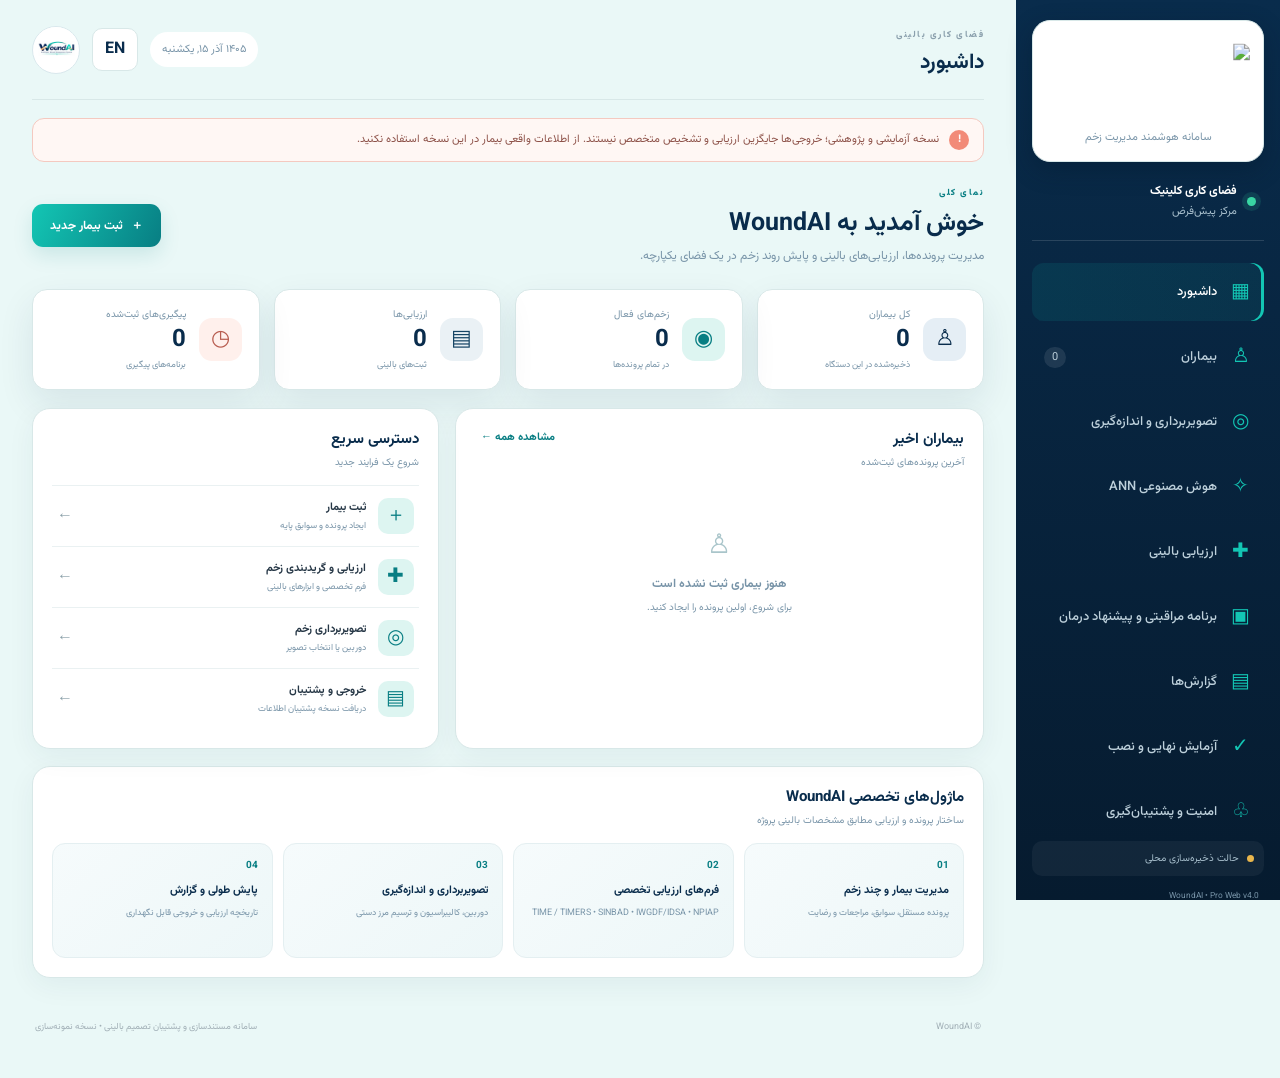
==== index.html @ b12b2d23 "Add files via upload" ====
<!doctype html>
<html lang="fa" dir="rtl">
<head>
<meta charset="utf-8"><meta name="viewport" content="width=device-width,initial-scale=1,viewport-fit=cover">
<meta name="theme-color" content="#092C4C"><meta name="description" content="WoundAI — سامانه هوشمند مستندسازی و مدیریت زخم">
<link rel="manifest" href="manifest.webmanifest"><link rel="icon" href="assets/woundai-logo-square.png" type="image/png"><link rel="apple-touch-icon" href="assets/woundai-logo-square.png"><link rel="stylesheet" href="styles.css">
<title>WoundAI | سامانه مدیریت زخم</title>
</head>
<body>
<div class="app-shell">
  <aside class="sidebar" id="sidebar">
    <div class="brand-card"><img src="assets/woundai-logo-horizontal.png" alt="WoundAI"><span class="brand-sub">سامانه هوشمند مدیریت زخم</span></div>
    <div class="workspace"><span class="workspace-dot"></span><div><b data-i18n="workspace">فضای کاری کلینیک</b><small id="workspaceName">مرکز پیش‌فرض</small></div></div>
    <nav class="nav-list" aria-label="ناوبری اصلی">
      <button class="nav-item active" data-page="dashboard"><span>▦</span><b data-i18n="dashboard">داشبورد</b></button>
      <button class="nav-item" data-page="patients"><span>♙</span><b data-i18n="patients">بیماران</b><em id="patientCount">۰</em></button>
      <button class="nav-item" data-page="imaging"><span>◎</span><b data-i18n="imaging">تصویربرداری و اندازه‌گیری</b></button>
      <button class="nav-item" data-page="ai"><span>✧</span><b>هوش مصنوعی ANN</b></button>
      <button class="nav-item" data-page="clinical"><span>✚</span><b data-i18n="clinical">ارزیابی بالینی</b></button>
      <button class="nav-item" data-page="careplan"><span>▣</span><b>برنامه مراقبتی و پیشنهاد درمان</b></button>
      <button class="nav-item" data-page="reports"><span>▤</span><b data-i18n="reports">گزارش‌ها</b></button>
      <button class="nav-item" data-page="finaltest"><span>✓</span><b>آزمایش نهایی و نصب</b></button>
      <button class="nav-item" data-page="security"><span>♧</span><b data-i18n="security">امنیت و پشتیبان‌گیری</b></button>
    </nav>
    <div class="sidebar-bottom"><div class="local-status"><i></i><span data-i18n="localMode">حالت ذخیره‌سازی محلی</span></div><small>WoundAI • Pro Web v4.0</small></div>
  </aside>
  <main class="main-area">
    <header class="topbar">
      <button class="icon-btn mobile-menu" id="menuBtn" aria-label="منو">☰</button>
      <div class="top-title"><span class="eyebrow" data-i18n="clinicalWorkspace">CLINICAL WORKSPACE</span><h1 id="pageTitle">داشبورد</h1></div>
      <div class="top-actions"><span class="date-chip" id="todayLabel"></span><button class="lang-btn" id="langBtn">EN</button><button class="avatar logo-avatar" title="WoundAI"><img src="assets/woundai-icon-192.png" alt="WoundAI"></button></div>
    </header>
    <div class="safety-banner"><span class="safety-icon">!</span><span data-i18n="safetyNotice">نسخه آزمایشی و پژوهشی؛ خروجی‌ها جایگزین ارزیابی و تشخیص متخصص نیستند. از اطلاعات واقعی بیمار در این نسخه استفاده نکنید.</span></div>
    <section id="page-dashboard" class="page active">
      <div class="welcome-row"><div><p class="eyebrow teal" data-i18n="overview">نمای کلی</p><h2><span data-i18n="welcome">خوش آمدید به</span> <strong>WoundAI</strong></h2><p class="muted" data-i18n="dashboardDesc">مدیریت پرونده‌ها، ارزیابی‌های بالینی و پایش روند زخم در یک فضای یکپارچه.</p></div><button class="primary-btn" id="newPatientBtn">＋ <span data-i18n="newPatient">ثبت بیمار جدید</span></button></div>
      <div class="stats-grid"><article class="stat-card"><span class="stat-icon navy">♙</span><div><small data-i18n="totalPatients">کل بیماران</small><strong id="statPatients">۰</strong><small class="stat-foot" data-i18n="savedOnDevice">ذخیره‌شده در این دستگاه</small></div></article><article class="stat-card"><span class="stat-icon teal-bg">◉</span><div><small data-i18n="activeWounds">زخم‌های فعال</small><strong id="statWounds">۰</strong><small class="stat-foot" data-i18n="acrossRecords">در تمام پرونده‌ها</small></div></article><article class="stat-card"><span class="stat-icon blue-bg">▤</span><div><small data-i18n="assessments">ارزیابی‌ها</small><strong id="statAssessments">۰</strong><small class="stat-foot" data-i18n="clinicalEntries">ثبت‌های بالینی</small></div></article><article class="stat-card"><span class="stat-icon amber-bg">◷</span><div><small data-i18n="followups">پیگیری‌های ثبت‌شده</small><strong id="statFollowups">۰</strong><small class="stat-foot" data-i18n="plannedFollowups">برنامه‌های پیگیری</small></div></article></div>
      <div class="dashboard-grid"><section class="panel"><div class="panel-head"><div><h3 data-i18n="recentPatients">بیماران اخیر</h3><p data-i18n="recentPatientsDesc">آخرین پرونده‌های ثبت‌شده</p></div><button class="text-btn" data-goto="patients" data-i18n="viewAll">مشاهده همه ←</button></div><div id="recentPatients" class="recent-list empty-state"><span class="empty-symbol">♙</span><b data-i18n="noPatients">هنوز بیماری ثبت نشده است</b><small data-i18n="addFirstPatient">برای شروع، اولین پرونده را ایجاد کنید.</small></div></section>
      <section class="panel quick-panel"><div class="panel-head"><div><h3 data-i18n="quickActions">دسترسی سریع</h3><p data-i18n="quickActionsDesc">شروع یک فرایند جدید</p></div></div><button class="quick-action" id="quickPatient"><span>＋</span><div><b data-i18n="registerPatient">ثبت بیمار</b><small data-i18n="createPatientRecord">ایجاد پرونده و سوابق پایه</small></div><i>←</i></button><button class="quick-action" data-goto="clinical"><span>✚</span><div><b>ارزیابی و گریدبندی زخم</b><small>فرم تخصصی و ابزارهای بالینی</small></div><i>←</i></button><button class="quick-action" data-goto="imaging"><span>◎</span><div><b data-i18n="captureWound">تصویربرداری زخم</b><small data-i18n="cameraOrGallery">دوربین یا انتخاب تصویر</small></div><i>←</i></button><button class="quick-action" data-goto="reports"><span>▤</span><div><b data-i18n="exportData">خروجی و پشتیبان</b><small data-i18n="backupRecords">دریافت نسخه پشتیبان اطلاعات</small></div><i>←</i></button></section></div>
      <section class="panel feature-panel"><div class="panel-head"><div><h3 data-i18n="modules">ماژول‌های تخصصی WoundAI</h3><p data-i18n="modulesDesc">ساختار پرونده و ارزیابی مطابق مشخصات بالینی پروژه</p></div></div><div class="module-grid"><div class="module"><b>01</b><strong data-i18n="patientManagement">مدیریت بیمار و چند زخم</strong><small data-i18n="patientManagementDesc">پرونده مستقل، سوابق، مراجعات و رضایت</small></div><div class="module"><b>02</b><strong data-i18n="clinicalForms">فرم‌های ارزیابی تخصصی</strong><small>TIME / TIMERS • SINBAD • IWGDF/IDSA • NPIAP</small></div><div class="module"><b>03</b><strong data-i18n="imageAnalysis">تصویربرداری و اندازه‌گیری</strong><small data-i18n="imageAnalysisDesc">دوربین، کالیبراسیون و ترسیم مرز دستی</small></div><div class="module"><b>04</b><strong data-i18n="longitudinal">پایش طولی و گزارش</strong><small data-i18n="longitudinalDesc">تاریخچه ارزیابی و خروجی قابل نگهداری</small></div></div></section>
    </section>
    <section id="page-patients" class="page"><div class="page-heading"><div><p class="eyebrow teal" data-i18n="records">RECORDS</p><h2 data-i18n="patientDirectory">فهرست بیماران</h2><p class="muted" data-i18n="patientDirectoryDesc">پرونده‌ها را جست‌وجو و مدیریت کنید.</p></div><button class="primary-btn" id="addPatientBtn">＋ <span data-i18n="newPatient">ثبت بیمار جدید</span></button></div><div class="toolbar"><input id="patientSearch" class="search-input" placeholder="جست‌وجو با نام یا کد پرونده…"><select id="patientFilter"><option value="all" data-i18n="allRecords">همه پرونده‌ها</option><option value="active" data-i18n="active">فعال</option><option value="archived" data-i18n="archived">بایگانی‌شده</option></select></div><div id="patientList" class="patient-grid"></div></section>
    <section id="page-clinical" class="page"><div class="clinical-scope-note"><b>ارزیابی بالینی و طبقه‌بندی</b><span>اطلاعات را بر اساس معاینه و مستندات ثبت کنید. سامانه بر اساس داده‌های ثبت‌شده، پیشنهادهای مشروط و ارجاع‌دار تولید می‌کند؛ این پیشنهادها نسخه یا تشخیص خودکار نیستند و بازبینی متخصص الزامی است.</span></div><div class="page-heading"><div><p class="eyebrow teal">CLINICAL ASSESSMENT</p><h2 data-i18n="clinicalTitle">ارزیابی بالینی زخم</h2><p class="muted" data-i18n="clinicalDesc">اطلاعات مشاهده‌شده و گزارش‌شده را جداگانه ثبت کنید؛ طبقه‌بندی فقط با داده کافی انجام می‌شود.</p></div></div>
      <section class="panel"><div class="form-grid"><div class="field"><label data-i18n="patientWound">بیمار / زخم</label><select id="assessmentWound"></select></div><div class="field"><label data-i18n="assessor">نام ارزیاب</label><input id="assessorName" placeholder="نام یا شناسه حرفه‌ای"></div><div class="field"><label data-i18n="etiology">اتیولوژی زخم</label><select id="aEtiology"><option value="diabetic">زخم پای دیابتی</option><option value="pressure">زخم فشاری</option><option value="venous">زخم وریدی</option><option value="arterial">زخم شریانی</option><option value="surgical">جراحی</option><option value="traumatic">تروماتیک</option><option value="burn">سوختگی</option><option value="mixed">مختلط</option><option value="unknown">نامشخص</option></select></div><div class="field"><label data-i18n="pain">درد (۰ تا ۱۰)</label><input id="aPain" type="number" min="0" max="10"></div><div class="field"><label data-i18n="temperature">دما (°C)</label><input id="aTemp" type="number" step="0.1"></div><div class="field"><label data-i18n="heartRate">ضربان قلب (در دقیقه)</label><input id="aHR" type="number"></div><div class="field"><label>فشار خون (mmHg)</label><input id="aBP" placeholder="مثلاً 120/80"></div><div class="field"><label>تعداد تنفس (در دقیقه)</label><input id="aRR" type="number" min="0"></div><div class="field"><label>اشباع اکسیژن (٪)</label><input id="aSpO2" type="number" min="0" max="100"></div><div class="field"><label data-i18n="length">طول (cm)</label><input id="aLength" type="number" min="0" step="0.1"></div><div class="field"><label data-i18n="width">عرض (cm)</label><input id="aWidth" type="number" min="0" step="0.1"></div><div class="field"><label data-i18n="depth">عمق (mm) — روش بالینی</label><input id="aDepth" type="number" min="0" step="0.1"></div><div class="field"><label data-i18n="depthMethod">روش ثبت عمق</label><select id="aDepthMethod"><option value="probe">پروب/خط‌کش استریل توسط فرد مجاز</option><option value="visual">ارزیابی بالینی دیداری</option><option value="unknown">نامشخص</option></select></div>
      <div class="field"><label data-i18n="exudate">مقدار ترشح</label><select id="aExudate"><option value="none">بدون</option><option value="low">کم</option><option value="moderate">متوسط</option><option value="high">زیاد</option><option value="unknown">نامشخص</option></select></div><div class="field"><label data-i18n="exudateType">نوع ترشح</label><select id="aExudateType"><option>سروزی</option><option>خونی</option><option>چرکی</option><option>مختلط</option><option>نامشخص</option></select></div>
      <div class="field span-2"><label data-i18n="tissuePercent">درصد اجزای بستر زخم (جمع حداکثر ۱۰۰٪)</label><div class="form-grid"><input id="tGran" type="number" min="0" max="100" placeholder="گرانولاسیون %"><input id="tSlough" type="number" min="0" max="100" placeholder="اسلاف %"><input id="tNecrosis" type="number" min="0" max="100" placeholder="نکروز %"><input id="tEpi" type="number" min="0" max="100" placeholder="اپی‌تلیال %"></div><small id="tissueTotal" class="micro-note">مجموع: ۰٪</small></div>
      <div class="field span-2"><label data-i18n="localSigns">نشانه‌های موضعی عفونت / التهاب</label><div class="check-grid"><label><input type="checkbox" id="sRed"> اریتم</label><label><input type="checkbox" id="sWarm"> گرمی</label><label><input type="checkbox" id="sSwelling"> تورم / سفتی</label><label><input type="checkbox" id="sPain"> درد جدید یا فزاینده</label><label><input type="checkbox" id="sPus"> ترشح چرکی</label><label><input type="checkbox" id="sOdor"> بوی نامطبوع</label></div></div>
      <div class="field"><label data-i18n="infectionSeverity">شدت عفونت (ارزیابی بالینی)</label><select id="aInfection"><option value="unknown">قابل تعیین نیست</option><option value="uninfected">غیرعفونی</option><option value="mild">خفیف</option><option value="moderate">متوسط</option><option value="severe">شدید</option></select></div><div class="field"><label data-i18n="npiapStage">مرحله آسیب فشاری (در صورت کاربرد)</label><select id="aNpiap"><option value="na">کاربرد ندارد / نامشخص</option><option>Stage 1</option><option>Stage 2</option><option>Stage 3</option><option>Stage 4</option><option>Unstageable</option><option>Deep Tissue Pressure Injury</option></select></div><div class="field"><label>Wagner — گرید زخم پای دیابتی</label><select id="aWagner"><option value="">انتخاب نشده</option><option value="0">۰</option><option value="1">۱</option><option value="2">۲</option><option value="3">۳</option><option value="4">۴</option><option value="5">۵</option></select></div><div class="field"><label>University of Texas — Grade</label><select id="aUTGrade"><option value="">انتخاب نشده</option><option>0</option><option>1</option><option>2</option><option>3</option></select></div><div class="field"><label>University of Texas — Stage</label><select id="aUTStage"><option value="">انتخاب نشده</option><option value="A">A — بدون عفونت/ایسکمی</option><option value="B">B — عفونت</option><option value="C">C — ایسکمی</option><option value="D">D — عفونت و ایسکمی</option></select></div><div class="field"><label>WIfI — Wound grade</label><select id="wWound"><option value="">انتخاب نشده</option><option>0</option><option>1</option><option>2</option><option>3</option></select></div><div class="field"><label>WIfI — Ischemia grade</label><select id="wIschemia"><option value="">انتخاب نشده</option><option>0</option><option>1</option><option>2</option><option>3</option></select></div><div class="field"><label>WIfI — Foot Infection grade</label><select id="wInfection"><option value="">انتخاب نشده</option><option>0</option><option>1</option><option>2</option><option>3</option></select></div>
      <div class="field span-2 guideline-inputs">
 <div class="guideline-input-heading"><span class="eyebrow teal">GUIDELINE-DRIVEN DATA</span><b>اطلاعات تکمیلی برای پیشنهادهای مبتنی بر راهنما</b><small>هر مورد را فقط در صورت اندازه‌گیری یا ارزیابی معتبر ثبت کنید؛ خانه خالی به معنی طبیعی بودن نیست.</small></div>
 <div class="form-grid">
  <div class="field"><label for="aABI">ABI / شاخص مچ پا-بازو</label><input id="aABI" type="number" min="0" max="2.5" step="0.01" placeholder="مثلاً 0.95"></div>
  <div class="field"><label for="aTBI">TBI / شاخص انگشت پا-بازو</label><input id="aTBI" type="number" min="0" max="2.5" step="0.01" placeholder="در صورت اندازه‌گیری"></div>
  <div class="field"><label for="aPedalPulse">نبض‌های پا</label><select id="aPedalPulse"><option value="">ثبت نشده</option><option value="present">قابل لمس</option><option value="reduced">ضعیف</option><option value="absent">غایب</option><option value="doppler-only">فقط با داپلر</option></select></div>
  <div class="field"><label for="aNeuropathy">حس محافظتی / نوروپاتی</label><select id="aNeuropathy"><option value="">ثبت نشده</option><option value="intact">حس محافظتی حفظ شده</option><option value="impaired">کاهش‌یافته / مختل</option><option value="unknown">قابل ارزیابی نیست</option></select></div>
  <div class="field"><label for="aPlantar">محل زخم کف پایی</label><select id="aPlantar"><option value="">ثبت نشده</option><option value="plantar-forefoot">کف پا؛ جلوی پا</option><option value="plantar-midfoot">کف پا؛ میانه پا</option><option value="plantar-hindfoot">کف پا؛ پاشنه</option><option value="non-plantar">غیرکف‌پایی</option></select></div>
  <div class="field"><label for="aOffloading">وضعیت کاهش فشار</label><select id="aOffloading"><option value="">ثبت نشده</option><option value="non-removable-knee">وسیله غیرقابل‌برداشت زیر زانو</option><option value="removable-knee">وسیله قابل‌برداشت زیر زانو</option><option value="ankle-device">وسیله مچ پا</option><option value="therapeutic-footwear">کفش درمانی / کفی</option><option value="none">هیچ مداخله‌ای ثبت نشده</option></select></div>
  <div class="field"><label for="aPressureRisk">خطر آسیب فشاری</label><select id="aPressureRisk"><option value="">ثبت نشده</option><option value="low">کم</option><option value="moderate">متوسط</option><option value="high">زیاد</option></select></div>
  <div class="field"><label for="aMobility">تحرک بیمار</label><select id="aMobility"><option value="">ثبت نشده</option><option value="independent">مستقل</option><option value="limited">محدود</option><option value="bedbound">وابسته به تخت</option><option value="chairbound">وابسته به صندلی</option></select></div>
  <div class="field"><label for="aNutrition">وضعیت تغذیه</label><select id="aNutrition"><option value="">ثبت نشده</option><option value="adequate">مناسب طبق ارزیابی</option><option value="risk">در معرض سوءتغذیه</option><option value="malnutrition">سوءتغذیه تشخیص‌داده‌شده</option></select></div>
 </div>
</div>
<div class="field span-2"><label data-i18n="timeFramework">چارچوب TIME / TIMERS — یادداشت ساختاریافته</label><div class="form-grid"><textarea id="timeT" placeholder="Tissue — بافت"></textarea><textarea id="timeI" placeholder="Infection / Inflammation — عفونت / التهاب"></textarea><textarea id="timeM" placeholder="Moisture — رطوبت"></textarea><textarea id="timeE" placeholder="Edge — لبه"></textarea></div></div>
      <div class="field"><label>Probe-to-bone (در صورت انجام)</label><select id="aPTB"><option value="">ثبت نشده</option><option value="negative">منفی</option><option value="positive">مثبت</option><option value="not-done">انجام نشده</option></select></div><div class="field"><label>آزمایش‌های مرتبط (خلاصه)</label><input id="aLabs" placeholder="CBC, CRP, ESR, HbA1c ..."></div><div class="field span-2"><label>کشت / میکروبیولوژی (نوع نمونه و نتیجه ثبت‌شده)</label><textarea id="aCulture" rows="2"></textarea></div><div class="field span-2"><label>مداخلات / پانسمان / offloading / دبریدمان انجام‌شده</label><textarea id="aTreatment" rows="2"></textarea></div><div class="field span-2"><label data-i18n="clinicalNotes">یادداشت ارزیاب / آزمایش‌ها / درمان‌های انجام‌شده</label><textarea id="aNotes" rows="3"></textarea></div><div class="field"><label data-i18n="followupDate">تاریخ پیگیری پیشنهادی</label><input id="aFollowup" type="date"></div><div class="field"><label data-i18n="sinbadSite">SINBAD — محل (Site)</label><select id="sinSite"><option value="">انتخاب نشده</option><option value="0">Forefoot</option><option value="1">Midfoot / hindfoot</option></select></div><div class="field"><label>SINBAD — Ischaemia</label><select id="sinIsch"><option value="">انتخاب نشده</option><option value="0">No</option><option value="1">Yes</option></select></div><div class="field"><label>SINBAD — Neuropathy</label><select id="sinNeuro"><option value="">انتخاب نشده</option><option value="0">No</option><option value="1">Yes</option></select></div><div class="field"><label>SINBAD — Bacterial infection</label><select id="sinInfect"><option value="">انتخاب نشده</option><option value="0">No</option><option value="1">Yes</option></select></div><div class="field"><label>SINBAD — Area</label><select id="sinArea"><option value="">انتخاب نشده</option><option value="0">کمتر از ۱ cm²</option><option value="1">۱ cm² یا بیشتر</option></select></div><div class="field"><label>SINBAD — Depth</label><select id="sinDepth"><option value="">انتخاب نشده</option><option value="0">سطحی</option><option value="1">عمقی</option></select></div></div>
      <div class="classification-result" id="sinbadResult">SINBAD: قابل محاسبه نیست — همه مؤلفه‌های ضروری را تکمیل کنید.</div><div class="field span-2"><label>ابزارهای تکمیلی ارزیابی (ثبت داده خام؛ امتیازدهی نهایی نیازمند نسخه و تأیید مرکز)</label><div class="classification-result">PUSH: ثبت روند ترمیم؛ BWAT: ارزیابی ساختاریافته بستر و اطراف زخم؛ IWGDF/IDSA: شدت عفونت بر پایه معاینه بالینی. محاسبه خودکار تا زمان تأیید نسخه رسمی/مجوز فعال نیست.</div></div><div class="field"><label>PUSH — مساحت زخم (طبقه‌بندی خام)</label><select id="pushArea"><option value="">ثبت نشده</option><option value="0">۰ cm² (بسته)</option><option value="1">کمتر از ۰٫۳ cm²</option><option value="2">۰٫۳ تا ۰٫۶ cm²</option><option value="3">۰٫۷ تا ۱٫۰ cm²</option><option value="4">۱٫۱ تا ۲٫۰ cm²</option><option value="5">۲٫۱ تا ۳٫۰ cm²</option><option value="6">۳٫۱ تا ۴٫۰ cm²</option><option value="7">۴٫۱ تا ۸٫۰ cm²</option><option value="8">۸٫۱ تا ۱۲٫۰ cm²</option><option value="9">۱۲٫۱ تا ۲۴٫۰ cm²</option><option value="10">بیشتر از ۲۴ cm²</option></select></div><div class="field"><label>PUSH — مقدار ترشح (خام)</label><select id="pushExudate"><option value="">ثبت نشده</option><option>بدون</option><option>کم</option><option>متوسط</option><option>زیاد</option></select></div><div class="field"><label>PUSH — نوع بافت (خام)</label><select id="pushTissue"><option value="">ثبت نشده</option><option>بسته</option><option>اپی‌تلیال</option><option>گرانوله</option><option>اسلاف</option><option>نکروتیک</option></select></div><div class="field span-2"><label>BWAT — مشاهدات ساختاریافته (۱ تا ۵؛ بدون محاسبه نمره کل در این نسخه)</label><div class="form-grid"><div class="field"><label>اندازه</label><select id="bwat1"><option value="">ثبت نشده</option><option value="1">۱</option><option value="2">۲</option><option value="3">۳</option><option value="4">۴</option><option value="5">۵</option></select></div><div class="field"><label>عمق</label><select id="bwat2"><option value="">ثبت نشده</option><option value="1">۱</option><option value="2">۲</option><option value="3">۳</option><option value="4">۴</option><option value="5">۵</option></select></div><div class="field"><label>لبه‌ها</label><select id="bwat3"><option value="">ثبت نشده</option><option value="1">۱</option><option value="2">۲</option><option value="3">۳</option><option value="4">۴</option><option value="5">۵</option></select></div><div class="field"><label>جداشدگی</label><select id="bwat4"><option value="">ثبت نشده</option><option value="1">۱</option><option value="2">۲</option><option value="3">۳</option><option value="4">۴</option><option value="5">۵</option></select></div><div class="field"><label>نوع بافت نکروتیک</label><select id="bwat5"><option value="">ثبت نشده</option><option value="1">۱</option><option value="2">۲</option><option value="3">۳</option><option value="4">۴</option><option value="5">۵</option></select></div><div class="field"><label>مقدار بافت نکروتیک</label><select id="bwat6"><option value="">ثبت نشده</option><option value="1">۱</option><option value="2">۲</option><option value="3">۳</option><option value="4">۴</option><option value="5">۵</option></select></div><div class="field"><label>نوع ترشح</label><select id="bwat7"><option value="">ثبت نشده</option><option value="1">۱</option><option value="2">۲</option><option value="3">۳</option><option value="4">۴</option><option value="5">۵</option></select></div><div class="field"><label>مقدار ترشح</label><select id="bwat8"><option value="">ثبت نشده</option><option value="1">۱</option><option value="2">۲</option><option value="3">۳</option><option value="4">۴</option><option value="5">۵</option></select></div><div class="field"><label>رنگ پوست اطراف</label><select id="bwat9"><option value="">ثبت نشده</option><option value="1">۱</option><option value="2">۲</option><option value="3">۳</option><option value="4">۴</option><option value="5">۵</option></select></div><div class="field"><label>ادم محیطی</label><select id="bwat10"><option value="">ثبت نشده</option><option value="1">۱</option><option value="2">۲</option><option value="3">۳</option><option value="4">۴</option><option value="5">۵</option></select></div><div class="field"><label>سفتی بافت محیطی</label><select id="bwat11"><option value="">ثبت نشده</option><option value="1">۱</option><option value="2">۲</option><option value="3">۳</option><option value="4">۴</option><option value="5">۵</option></select></div><div class="field"><label>بافت گرانولاسیون</label><select id="bwat12"><option value="">ثبت نشده</option><option value="1">۱</option><option value="2">۲</option><option value="3">۳</option><option value="4">۴</option><option value="5">۵</option></select></div><div class="field"><label>اپی‌تلیالیزاسیون</label><select id="bwat13"><option value="">ثبت نشده</option><option value="1">۱</option><option value="2">۲</option><option value="3">۳</option><option value="4">۴</option><option value="5">۵</option></select></div></div></div><section class="clinical-output panel" id="clinicalDecisionPanel">
      <div class="panel-head"><div><h3>نتایج محاسبه و پیشنهاد پلن مراقبت</h3><p class="muted">فقط بر اساس داده‌های واردشده؛ نیازمند بازبینی و تأیید متخصص</p></div><span class="pill amber">Clinical decision support</span></div>
      <div class="decision-actions"><button class="secondary-btn" type="button" id="calculateScores">محاسبه امتیازهای قابل محاسبه</button><button class="primary-btn" type="button" id="generateCarePlan">ساخت پیش‌نویس پلن مراقبت</button></div>
      <p id="measurementLinkStatus" class="micro-note">با انتخاب زخم، آخرین اندازه‌گیری تصویری همان زخم به فرم ارزیابی منتقل می‌شود.</p><p id="annLinkStatus" class="micro-note">ویژگی‌های موجود ارزیابی بالینی هنگام ورود به صفحه ANN به فرم پژوهشی منتقل می‌شوند؛ داده‌های ناقص باید تکمیل شوند.</p><div id="computedScores" class="computed-scores"><p class="micro-note">نتایج پس از تکمیل داده‌های لازم نمایش داده می‌شوند.</p></div>
      <section class="clinical-seven" aria-label="هفت محور ارزیابی تخصصی">
       <h3>هفت محور ارزیابی تخصصی زخم</h3>
       <p class="micro-note">خروجی‌ها بر اساس داده‌های ثبت‌شده تولید می‌شوند؛ گرید نهایی و انتخاب پانسمان باید توسط درمانگر تأیید شود.</p>
       <div id="clinicalSevenOutput" class="clinical-seven-grid"><p class="micro-note">برای مشاهده طبقه‌بندی، خطرها و پیشنهادهای مراقبتی، «ساخت پیش‌نویس پلن مراقبت» را انتخاب کنید.</p></div>
      </section>
      <div id="carePlanOutput" class="care-plan-output" aria-live="polite"><p class="micro-note">پلن مراقبت هنوز تولید نشده است.</p></div>
      <p class="micro-note">این بخش تشخیص پزشکی مستقل یا نسخه درمانی صادر نمی‌کند. انتخاب دبریدمان، پانسمان، آنتی‌بیوتیک، offloading و فواصل پیگیری باید بر اساس ارزیابی حضوری، راهنمای معتبر و تصمیم درمانگر انجام شود.</p>
    </section>
    <div class="modal-actions"><button class="primary-btn" id="saveClinical">ذخیره ارزیابی بالینی</button></div></section>
    </section>
    <section id="page-ai" class="page"><div class="page-heading"><div><p class="eyebrow teal">AI RESEARCH LAB</p><h2>مدل شبکه عصبی ANN</h2><p class="muted">تحلیل داده‌های ساختاریافته زخم؛ مدل فقط پس از آموزش با داده برچسب‌خورده فعال می‌شود.</p></div></div>
<div class="ai-safety panel"><b>محدودیت علمی و ایمنی</b><p>این نسخه یک محیط پژوهشی برای آموزش و ارزیابی ANN است، نه ابزار تشخیص یا تصمیم درمانی. بدون مجموعه‌داده معتبر و برچسب‌گذاری متخصص، خروجی پیش‌بینی تولید نمی‌شود.</p></div>
<div class="ai-layout">
<section class="panel"><div class="panel-head"><div><h3>۱. آموزش مدل</h3><p class="muted">بارگذاری CSV ناشناس و دارای برچسب تأییدشده</p></div></div>
<p>فایل باید حداقل ۲۰ نمونه داشته باشد و شامل ستون‌های زیر باشد:</p><code class="feature-schema">area_cm2, depth_mm, pain_0_10, exudate_0_3, tissue_granulation_pct, tissue_slough_pct, infection_signs_0_5, days_since_onset, label</code>
<div class="field"><label for="annDataset">مجموعه‌داده CSV</label><input id="annDataset" type="file" accept=".csv,text/csv"></div>
<div class="ai-actions"><button class="primary-btn" id="trainAnnBtn">آموزش ANN</button><button class="secondary-btn" id="downloadAnnTemplate">دانلود قالب CSV</button></div>
<div id="annTrainingStatus" class="ai-status">مدل هنوز آموزش داده نشده است.</div><div id="annMetrics" class="ann-metrics"></div>
</section>
<section class="panel"><div class="panel-head"><div><h3>۲. تحلیل داده‌های زخم</h3><p class="muted">پس از آموزش موفق مدل، ورودی نمونه را تکمیل کنید.</p></div></div>
<button class="secondary-btn full" id="fillAnnFromClinical" type="button">دریافت داده‌های فرم ارزیابی بالینی</button><div class="ann-input-grid">
<div class="field"><label for="annArea">مساحت (cm²)</label><input id="annArea" type="number" min="0" step=".01"></div>
<div class="field"><label for="annDepth">عمق (mm)</label><input id="annDepth" type="number" min="0" step=".1"></div>
<div class="field"><label for="annPain">درد (۰ تا ۱۰)</label><input id="annPain" type="number" min="0" max="10" step="1"></div>
<div class="field"><label for="annExudate">ترشح (۰ تا ۳)</label><input id="annExudate" type="number" min="0" max="3" step="1"></div>
<div class="field"><label for="annGranulation">بافت گرانوله (٪)</label><input id="annGranulation" type="number" min="0" max="100"></div>
<div class="field"><label for="annSlough">بافت اسلاف (٪)</label><input id="annSlough" type="number" min="0" max="100"></div>
<div class="field"><label for="annInfection">نشانه‌های عفونت (۰ تا ۵)</label><input id="annInfection" type="number" min="0" max="5"></div>
<div class="field"><label for="annDays">روز از شروع زخم</label><input id="annDays" type="number" min="0"></div>
</div><button class="primary-btn full" id="runAnnBtn" disabled>اجرای تحلیل ANN</button><div id="annPrediction" class="ai-prediction">برای فعال‌شدن تحلیل، ابتدا مدل را با داده‌های معتبر آموزش دهید.</div>
</section></div></section>
<section id="page-imaging" class="page"><div class="page-heading"><div><p class="eyebrow teal">IMAGE LAB</p><h2 data-i18n="imagingTitle">تصویربرداری و اندازه‌گیری زخم</h2><p class="muted" data-i18n="imagingDesc">تصویر را ثبت کنید، مقیاس را کالیبره و مرز را دستی ترسیم کنید.</p></div></div><div class="imaging-layout"><section class="panel"><div class="panel-head"><div><h3 data-i18n="imageSource">منبع تصویر</h3><p data-i18n="cameraSecure">برای دوربین، سایت باید با HTTPS باز شده باشد.</p></div><span class="pill">CAMERA</span></div><div class="photo-guide"><b data-i18n="photoGuideTitle">راهنمای عکس استاندارد</b><ol><li data-i18n="photoGuide1">نور یکنواخت؛ بدون فلاش مستقیم و سایه شدید.</li><li data-i18n="photoGuide2">دوربین عمود بر سطح زخم و تمام لبه‌ها داخل کادر باشد.</li><li data-i18n="photoGuide3">خط‌کش یا کارت مقیاس را هم‌سطح پوست و کنار زخم قرار دهید.</li><li data-i18n="photoGuide4">برای مقایسه‌های بعدی، فاصله و زاویه دوربین را ثابت نگه دارید.</li></ol></div><div class="image-record-link panel-soft"><div class="field"><label for="imagePatientSelect">اتصال تصویر به بیمار</label><select id="imagePatientSelect"><option value="">ابتدا بیمار را انتخاب کنید</option></select></div><div class="field"><label for="imageWoundSelect">اتصال تصویر به زخم</label><select id="imageWoundSelect" disabled><option value="">ابتدا بیمار را انتخاب کنید</option></select></div><div class="field"><label for="imageViewType">نوع تصویر</label><select id="imageViewType"><option value="baseline">تصویر پایه</option><option value="followup">تصویر پیگیری</option><option value="detail">نمای نزدیک</option><option value="other">سایر</option></select></div><div class="field"><label for="imageNote">یادداشت تصویربرداری</label><textarea id="imageNote" rows="2" maxlength="500" placeholder="مثلاً وضعیت نور، زاویه، تغییرات قابل مشاهده"></textarea></div></div><div class="camera-actions"><button class="primary-btn" id="startCamera">◎ <span data-i18n="openCamera">باز کردن دوربین</span></button><label class="secondary-btn upload-label">↥ <span data-i18n="chooseImage">انتخاب از گالری</span><input type="file" id="imageUpload" accept="image/*" hidden></label><button class="secondary-btn" id="switchCamera" disabled data-i18n="switchCamera">تعویض دوربین</button><button class="secondary-btn" id="capturePhoto" disabled data-i18n="capturePhoto">ثبت عکس</button></div><div class="scale-near-photo"><b>① مقیاس زخم / Wound scale</b><div class="scale-controls"><div class="field"><label data-i18n="calibrationLength">طول مرجع (سانتی‌متر)</label><input id="referenceCm" type="number" min="0.1" step="0.1" placeholder="مثلاً ۲"></div><div class="field"><label data-i18n="calibrationPixels">طول همان خط روی تصویر (پیکسل)</label><input id="referencePx" type="number" min="1" step="1" placeholder="مثلاً ۱۲۰"></div><button class="secondary-btn full" id="selectScaleLine" disabled data-i18n="selectScaleLine">تعیین خط مقیاس روی تصویر</button><p class="micro-note" data-i18n="scaleLineHelp">پس از انتخاب، دو نقطه ابتدا و انتهای خط‌کش را روی تصویر لمس کنید؛ طول واقعی را به سانتی‌متر وارد کنید.</p><button class="secondary-btn full" id="calibrateBtn" data-i18n="calibrate">ثبت کالیبراسیون</button><div class="calibration-note" id="calibrationStatus" data-i18n="calibrationNeeded">برای محاسبه سانتی‌متر مربع، کالیبراسیون معتبر لازم است.</div></div></div><div class="camera-stage" id="cameraStage"><div class="camera-placeholder"><span>◎</span><b data-i18n="cameraPlaceholder">پیش‌نمایش تصویر زخم</b><small data-i18n="cameraHelp">دوربین را باز کنید یا یک تصویر انتخاب کنید.</small></div><video id="cameraVideo" autoplay playsinline hidden></video><img id="woundImage" alt="Wound image" hidden><canvas id="drawCanvas" hidden></canvas></div><div class="boundary-near-photo"><b>② حاشیه زخم / Wound boundary</b><div class="trace-toolbar" aria-label="ابزارهای ترسیم">
        <button class="trace-tool active" id="traceAddMode" type="button">＋ افزودن نقاط</button>
        <button class="trace-tool" id="traceEditMode" type="button">✥ اصلاح نقاط</button>
        <button class="trace-tool" id="finishTrace" type="button">✓ بستن حاشیه</button>
      </div>
      <p class="trace-help" id="traceHelp">برای تعیین حاشیه، روی لبه زخم نقطه بگذارید. برای اصلاح، «اصلاح نقاط» را انتخاب و نقطه را جابه‌جا کنید؛ سپس «بستن حاشیه» را بزنید.</p><div class="measure-actions"><button class="secondary-btn" id="undoPoint" disabled data-i18n="undo">بازگشت نقطه</button><button class="secondary-btn" id="clearPoints" disabled data-i18n="clearDrawing">پاک‌کردن ترسیم</button></div><div class="measurement-grid-tools"><label class="grid-toggle"><input type="checkbox" id="measurementGridToggle"> نمایش شبکه‌بندی روی تصویر</label><label class="grid-step-label" for="measurementGridStep">فاصله خطوط شبکه</label><select id="measurementGridStep"><option value="25">ریز</option><option value="50" selected>متوسط</option><option value="100">درشت</option></select></div><div class="measure-dimensions"><div><small>طول تقریبی</small><strong id="lengthResult">— cm</strong></div><div><small>عرض تقریبی</small><strong id="widthResult">— cm</strong></div><div><small>مساحت</small><strong id="areaResult">— cm²</strong></div></div><div class="measurement-comparison" id="measurementComparison">برای مقایسه، ارزیابی قبلی همین زخم را ثبت کنید.</div><div class="measure-result" hidden><small data-i18n="manualArea">مساحت ترسیم‌شده</small><strong id="legacyAreaResult">— cm²</strong><small id="polygonStatus" data-i18n="drawHint">برای ترسیم، روی تصویر چند نقطه بزنید.</small></div><button class="primary-btn full" id="saveImageRecord" disabled data-i18n="saveImageAssessment">ذخیره ارزیابی تصویر</button><section class="saved-image-history panel-soft"><div class="panel-head"><div><h3>تاریخچه تصاویر این زخم</h3><p class="muted">تصاویر ثبت‌شده و تاریخ هر مراجعه</p></div><span id="imageHistoryCount" class="pill">۰</span></div><div id="imageHistoryList" class="image-history-list"><p class="muted">برای مشاهده تاریخچه، بیمار و زخم را انتخاب کنید.</p></div></section><p class="micro-note" data-i18n="depthWarning">عمق زخم از عکس دوبعدی محاسبه نمی‌شود؛ آن را با روش بالینی جداگانه ثبت کنید.</p>
      </div><div class="camera-foot"><span id="cameraStatus" data-i18n="cameraIdle">دوربین هنوز فعال نشده است.</span><button class="danger-text" id="stopCamera" disabled data-i18n="stopCamera">توقف دوربین</button></div></section>
      <section class="panel tools-panel"><div class="panel-head"><div><h3 data-i18n="measurementTools">ابزارهای اندازه‌گیری</h3><p data-i18n="manualOnly">ترسیم دستی؛ تأیید نهایی با ارزیاب</p></div></div>
<div class="segmentation-assist">
 <span class="eyebrow teal">EXPERIMENTAL IMAGE PROCESSING</span>
 <h3>مرزبندی کمکی با پردازش تصویر</h3>
 <p>روی داخل بستر زخم لمس کنید تا ناحیه‌ای با رنگ مشابه به‌صورت آزمایشی جدا شود. نتیجه فقط یک پیشنهاد تصویری است و باید با مشاهده بالینی اصلاح و تأیید شود.</p>
 <div class="field"><label for="segmentationThreshold">حساسیت تشابه رنگ <output id="segmentationThresholdValue">۵۵</output></label><input id="segmentationThreshold" type="range" min="20" max="110" step="5" value="55"></div>
 <div class="segmentation-actions"><button class="secondary-btn full" id="startSegmentationSeed" type="button" disabled>انتخاب نقطه داخل زخم</button><button class="secondary-btn" id="clearSegmentation" type="button" disabled>پاک‌کردن پیشنهاد</button></div>
 <div id="segmentationStatus" class="segmentation-status" aria-live="polite">ابتدا عکس را انتخاب کنید. برای محاسبه مساحت، کالیبراسیون مقیاس نیز لازم است.</div>
 <p class="micro-note">این روش پژوهشی مبتنی بر رشد ناحیه و تشابه رنگ است؛ در نور، رنگ پوست، ترشح، پانسمان و زخم‌های ناهمگون ممکن است خطا کند. خروجی تشخیص پزشکی یا مدل CNN آموزش‌دیده نیست.</p>
</div></section></div><section class="panel image-disclaimer ai-architecture-panel">
<div class="panel-head"><div><b data-i18n="aiStatusTitle">معماری هوش مصنوعی WoundAI</b><p class="muted">سه مسیر الگوریتمی مورد توافق در پژوهش اولیه: ANN، CNN و SVM</p></div><span class="pill amber">Research / model integration pending</span></div>
<div class="ai-model-grid">
<article class="ai-model-card ann"><span class="ai-model-mark">ANN</span><h3>شبکه عصبی مصنوعی</h3><b>تحلیل داده‌های بالینی و پیش‌بینی روند</b><p>ورودی‌های ساختاریافته مانند ابعاد و تغییر مساحت در مراجعات، امتیازهای معتبر، علائم، پرفیوژن، بیماری‌های همراه و مداخلات ثبت‌شده.</p><small>خروجی هدف: برآورد روند ترمیم/ریسک و پشتیبانی تصمیم؛ پس از آموزش و اعتبارسنجی.</small></article>
<article class="ai-model-card cnn"><span class="ai-model-mark">CNN</span><h3>شبکه عصبی کانولوشنی</h3><b>تحلیل تصویر زخم</b><p>قطعه‌بندی مرز زخم و طبقه‌بندی نواحی تصویر برای بافت‌هایی مانند گرانولاسیون، اسلاف و نکروز؛ با کنترل کیفیت تصویر و مقیاس.</p><small>خروجی هدف: ماسک مرز و نقشه بافت، همراه confidence و امکان اصلاح دستی.</small></article>
<article class="ai-model-card svm"><span class="ai-model-mark">SVM</span><h3>ماشین بردار پشتیبان</h3><b>مدل مقایسه‌ای و طبقه‌بندی ویژگی‌ها</b><p>استفاده از ویژگی‌های استخراج‌شده تصویر و داده‌های بالینی برای مقایسه عملکرد با ANN/CNN در داده‌های برچسب‌خورده.</p><small>خروجی هدف: خط پایه پژوهشی برای مقایسه دقت، حساسیت و ویژگی.</small></article>
</div>
<div class="ai-pipeline"><b>گردش‌کار هدف</b><span>تصویر + مقیاس + فرم بالینی</span><i>→</i><span>CNN برای تصویر</span><i>+</i><span>ANN برای داده‌های بالینی</span><i>→</i><span>بازبینی درمانگر و گزارش</span></div>
<p class="micro-note">وضعیت فعلی: این بسته معماری و محل اتصال مدل‌ها را مستند می‌کند؛ وزن‌های آموزش‌دیده، داده اعتبارسنجی و inference واقعی هنوز متصل نیستند. هیچ نتیجه‌ای به‌عنوان تشخیص خودکار تولید نمی‌شود.</p>
</section></section>
    <section id="page-careplan" class="page">
<div class="page-heading"><div><p class="eyebrow teal">CLINICAL DECISION SUPPORT</p><h2>برنامه مراقبتی و پیشنهاد درمان</h2><p class="muted">تبدیل آخرین ارزیابی ثبت‌شده به برنامه ساختاریافته، قابل ویرایش و قابل تأیید متخصص.</p></div></div>
<div class="stage7-safety"><b>محدوده استفاده</b><p>این بخش ابزار پشتیبان تصمیم است. پیشنهادها بر اساس اطلاعات ثبت‌شده تولید می‌شوند و جایگزین معاینه، تشخیص یا قضاوت درمانگر نیستند. هیچ دارو، آنتی‌بیوتیک، دبریدمان یا فشرده‌سازی به‌صورت خودکار تجویز نمی‌شود.</p></div>
<section class="panel">
 <div class="form-grid">
  <div class="field"><label for="stage7Patient">بیمار</label><select id="stage7Patient"><option value="">انتخاب بیمار</option></select></div>
  <div class="field"><label for="stage7Wound">زخم</label><select id="stage7Wound"><option value="">ابتدا بیمار را انتخاب کنید</option></select></div>
 </div>
 <div class="stage7-actions"><button class="primary-btn" id="stage7Generate" type="button">تولید برنامه از آخرین ارزیابی</button><span class="micro-note" id="stage7SourceStatus">برای شروع، بیمار و زخم را انتخاب کنید.</span></div>
</section>
<div id="stage7Output" class="stage7-output">
 <div class="panel stage7-empty">پس از انتخاب زخم و تولید برنامه، خلاصه وضعیت، اولویت‌ها، پیشنهادهای مراقبتی و برنامه پیگیری در این قسمت نمایش داده می‌شوند.</div>
</div>
<section class="panel stage7-review-panel">
 <h3>بازبینی و تأیید متخصص</h3>
 <p class="muted">متخصص باید متن برنامه را بررسی کند، اصلاحات را ثبت کند و سپس در صورت تأیید، مسئولیت تأیید را بپذیرد.</p>
 <div class="form-grid">
  <div class="field"><label for="stage7Clinician">نام و نام خانوادگی متخصص</label><input id="stage7Clinician" autocomplete="name" placeholder="نام تأییدکننده"></div>
  <div class="field"><label for="stage7Credential">شماره نظام / شناسه حرفه‌ای</label><input id="stage7Credential" placeholder="در صورت وجود"></div>
 </div>
 <div class="field"><label for="stage7Edits">اصلاحات و دستورهای اختصاصی متخصص</label><textarea id="stage7Edits" rows="4" placeholder="اصلاح برنامه، مسئول هر اقدام، محدودیت‌ها و دستورهای اختصاصی..."></textarea></div>
 <label class="stage7-approval"><input type="checkbox" id="stage7Approval"> برنامه را بررسی کرده‌ام و مسئولیت تأیید آن را می‌پذیرم.</label>
 <div class="stage7-actions">
  <button class="secondary-btn" id="stage7SaveDraft" type="button">ذخیره پیش‌نویس</button>
  <button class="primary-btn" id="stage7Approve" type="button">تأیید و ثبت نهایی متخصص</button>
 </div>
 <div id="stage7SaveStatus" class="micro-note" aria-live="polite"></div>
</section>
<section class="panel">
 <h3>تاریخچه برنامه‌های مراقبتی</h3>
 <div id="stage7History" class="stage7-history"><p class="muted">پس از ذخیره برنامه، تاریخچه در این قسمت نمایش داده می‌شود.</p></div>
</section>
</section>
<section id="page-reports" class="page"><div class="page-heading"><div><p class="eyebrow teal">EXPORT CENTER</p><h2 data-i18n="reportsTitle">گزارش و پشتیبان‌گیری</h2><p class="muted" data-i18n="reportsDesc">از اطلاعات محلی خروجی بگیرید و در صورت نیاز بازیابی کنید.</p></div></div><div class="report-grid"><section class="panel report-sheet-maker">
<span class="large-icon">▧</span><h3>برگه نهایی ارزیابی زخم</h3>
<p>برای هر بیمار و زخم، یک برگه تصویری شامل عکس زخم، مشخصات پرونده، اندازه‌گیری‌ها، ارزیابی‌ها و پیش‌نویس پلن مراقبت بسازید.</p>
<div class="form-grid">
<div class="field"><label for="reportPatient">بیمار</label><select id="reportPatient"><option value="">ابتدا بیمار را انتخاب کنید</option></select></div>
<div class="field"><label for="reportWound">زخم</label><select id="reportWound"><option value="">ابتدا زخم را انتخاب کنید</option></select></div>
</div>
<div class="report-export-actions">
<button class="primary-btn" id="downloadWoundReportPng" type="button">دانلود برگه به‌صورت تصویر PNG</button>
<button class="secondary-btn" id="downloadWoundReportPdf" type="button">چاپ / ذخیره به‌صورت PDF</button>
</div>
<p class="micro-note">گزارش از آخرین ارزیابی ذخیره‌شده و آخرین تصویر متصل به زخم ساخته می‌شود. فیلدهای ثبت‌نشده به‌صورت «ثبت نشده» نمایش داده می‌شوند؛ این برگه تشخیص مستقل نیست.</p>
<div id="reportPreview" class="report-preview"><span>پس از انتخاب بیمار و زخم، پیش‌نمایش گزارش نمایش داده می‌شود.</span></div>
<div id="reportHistoryComparison" class="report-history-comparison"><p>تاریخچه ارزیابی و مقایسه مراجعات پس از انتخاب زخم نمایش داده می‌شود.</p></div>
<div class="visit-compare-panel" id="visitComparePanel">
  <div class="visit-compare-heading"><div><span class="eyebrow teal">LONGITUDINAL WOUND TRACKING</span><h3>مقایسه تصویری دو مراجعه</h3><p>دو تصویر ثبت‌شده اخیر از همین زخم، همراه با اندازه‌گیری‌های موجود.</p></div><span class="pill">VISIT COMPARISON</span></div>
  <div id="visitCompareContent" class="visit-compare-content"><p class="muted">برای مشاهده مقایسه، بیمار و زخم را انتخاب کنید.</p></div>
  <button class="primary-btn" id="downloadVisitComparePng" type="button" disabled>دانلود تصویر مقایسه مراجعات (PNG)</button>
  <p class="micro-note">برای مقایسه معتبر، زاویه، فاصله، نور و مقیاس تصاویر باید تا حد امکان یکسان باشد. تغییر ظاهری عکس به‌تنهایی اثبات‌کننده بهبود یا عفونت نیست.</p>
</div>
<button class="secondary-btn" id="downloadFullHistoryPdf" type="button">گزارش کامل تاریخچه و مقایسه مراجعات (PDF)</button>
</section><section class="panel"><span class="large-icon">⇩</span><h3 data-i18n="backupTitle">دریافت نسخه پشتیبان</h3><p data-i18n="backupDesc">پرونده‌ها، زخم‌ها، ارزیابی‌ها و تصاویر ذخیره‌شده در این مرورگر در یک فایل خروجی قرار می‌گیرند.</p><button class="primary-btn full" id="exportBackup" data-i18n="downloadBackup">دانلود پشتیبان JSON</button></section><section class="panel"><span class="large-icon">⇧</span><h3 data-i18n="restoreTitle">بازیابی نسخه پشتیبان</h3><p data-i18n="restoreDesc">فایل پشتیبان قبلی را انتخاب کنید. داده‌ها به اطلاعات موجود اضافه می‌شوند.</p><label class="secondary-btn full upload-label">انتخاب فایل پشتیبان<input type="file" id="importBackup" accept="application/json,.json" hidden></label></section><section class="panel"><span class="large-icon">▤</span><h3 data-i18n="summaryTitle">خلاصه پرونده‌ها</h3><p data-i18n="summaryDesc">خروجی خلاصه بیماران و زخم‌ها برای بررسی و بایگانی.</p><button class="secondary-btn full" id="exportCsv" data-i18n="downloadCsv">دانلود CSV بیماران</button></section></div><div class="security-warning"><b data-i18n="localStorageWarning">محدودیت مهم ذخیره‌سازی</b><p data-i18n="localStorageWarningBody">این نسخه برای نمونه‌سازی، داده‌ها را فقط در حافظه مرورگر همین دستگاه نگه می‌دارد. ورود با شناسه، همگام‌سازی بین دستگاه‌ها، رمزنگاری سمت سرور، کنترل نقش واقعی و پشتیبان‌گیری خودکار سروری هنوز فعال نیست. برای اطلاعات واقعی بیمار، ابتدا باید بک‌اند امن، میزبانی مجاز، کنترل دسترسی و آزمون امنیتی راه‌اندازی شود.</p></div></section>
    <section id="page-security" class="page"><div class="page-heading"><div><p class="eyebrow teal">PRIVACY & SECURITY</p><h2 data-i18n="securityTitle">امنیت، حریم خصوصی و دسترسی</h2><p class="muted" data-i18n="securityDesc">وضعیت فعلی و الزامات نسخه عملیاتی</p></div></div><div class="security-grid"><div class="panel"><h3 data-i18n="currentPrototype">وضعیت این نمونه</h3><ul class="check-list"><li><span class="ok">✓</span><span data-i18n="localOnly">ذخیره محلی روی همین مرورگر</span><em class="pill amber">LOCAL</em></li><li><span class="ok">✓</span><span data-i18n="manualBackup">خروجی و بازیابی دستی</span><em class="pill amber">MANUAL</em></li><li><span class="pending">!</span><span data-i18n="noCloudAuth">ورود و احراز هویت ابری</span><em class="pill red">NOT READY</em></li><li><span class="pending">!</span><span data-i18n="noEncryption">رمزنگاری و تفکیک مرکز در سرور</span><em class="pill red">NOT READY</em></li></ul></div><div class="panel"><h3 data-i18n="productionChecklist">الزامات پیش از استفاده واقعی</h3><ul class="bullet-list"><li data-i18n="secureAuth">احراز هویت امن، MFA و بازیابی حساب</li><li data-i18n="roleAccess">نقش‌ها و مجوزهای دسترسی در سطح مرکز و پرونده</li><li data-i18n="encryptedStorage">پایگاه داده و فضای تصویر رمزنگاری‌شده</li><li data-i18n="auditTrail">ثبت رویدادهای مشاهده، ایجاد، ویرایش و حذف</li><li data-i18n="gdprReview">بازبینی GDPR / DPIA و الزامات MDR متناسب با بازار</li><li data-i18n="backupRestore">پشتیبان‌گیری خودکار و آزمون بازیابی</li></ul></div></div>
<section class="panel account-stage9">
<h3>شناسه محلی کاربر و پشتیبان رمزنگاری‌شده</h3>
<p>این بخش برای شناسایی کاربر روی همین دستگاه و ساخت فایل پشتیبان رمزنگاری‌شده است. ورود ابری، همگام‌سازی خودکار و بازیابی حساب از سرور تا زمان اتصال بک‌اند امن فعال نیست.</p>
<div class="form-grid">
<div class="field"><label for="localUserId">شناسه محلی کاربر</label><input id="localUserId" readonly placeholder="هنوز ساخته نشده"></div>
<div class="field"><label for="localUserName">نام کاربر</label><input id="localUserName" maxlength="100" placeholder="نام اپراتور"></div>
</div>
<div class="field"><label for="vaultPassphrase">عبارت عبور برای فایل پشتیبان رمزنگاری‌شده</label><input id="vaultPassphrase" type="password" minlength="12" autocomplete="new-password" placeholder="حداقل ۱۲ نویسه"></div>
<div class="stage7-actions"><button class="secondary-btn" id="saveLocalIdentity" type="button">ذخیره شناسه محلی</button><button class="primary-btn" id="exportEncryptedBackup" type="button">ساخت پشتیبان رمزنگاری‌شده</button><label class="secondary-btn upload-label">بازیابی پشتیبان رمزنگاری‌شده<input id="importEncryptedBackup" type="file" accept=".woundai,.json,application/json" hidden></label></div>
<p id="stage9Status" class="micro-note" aria-live="polite"></p>
</section>
<section class="panel"><h3>وضعیت ورود امن و همگام‌سازی</h3><p>برای ورود واقعی با رمز یک‌بارمصرف یا گذرواژه، بازیابی حساب و دسترسی چنددستگاهی باید سرویس احراز هویت، پایگاه داده و فضای فایل امن سمت سرور راه‌اندازی شود. این قابلیت در بسته فعلی به‌صورت آنلاین فعال نشده است.</p><span class="pill red">BACKEND REQUIRED</span></section></section>
<section id="page-finaltest" class="page"><div class="page-heading"><div><p class="eyebrow teal">RELEASE READINESS</p><h2>آزمایش نهایی و نصب</h2><p class="muted">آزمون‌های خودکار قابل اجرا در مرورگر و چک‌لیست آزمون عملی دستگاه.</p></div></div>
<section class="panel"><h3>آزمون خودکار این دستگاه</h3><button class="primary-btn" id="runFinalTests" type="button">اجرای آزمون‌های برنامه</button><div id="finalTestResults" class="final-test-results">برای شروع، آزمون را اجرا کنید.</div></section>
<section class="panel"><h3>نصب برنامه (PWA)</h3><p>در صورت پشتیبانی مرورگر، می‌توانید برنامه را از منوی مرورگر به صفحه اصلی اضافه کنید. نصب PWA به معنی فعال‌شدن حساب ابری یا ذخیره‌سازی سروری نیست.</p><button class="secondary-btn" id="installPwaBtn" type="button" disabled>نصب WoundAI</button><p id="pwaInstallStatus" class="micro-note">در انتظار بررسی قابلیت نصب مرورگر.</p></section>
<section class="panel"><h3>چک‌لیست آزمون عملی پیش از انتشار</h3><ul class="bullet-list"><li>ثبت، ویرایش و آرشیو بیمار</li><li>ثبت چند زخم برای یک بیمار و بررسی عدم اختلاط تصاویر</li><li>دسترسی دوربین، ثبت عکس، تعویض دوربین و لغو مجوز</li><li>ترسیم مرز، کالیبراسیون و اندازه‌گیری با انگشت</li><li>آموزش ANN با داده مجاز و بررسی خطاهای CSV</li><li>ثبت ارزیابی، تولید برنامه و تأیید متخصص</li><li>ساخت PNG و PDF و بازیابی پشتیبان</li><li>بستن و بازکردن مرورگر و بررسی ماندگاری داده</li><li>آزمون آفلاین، به‌روزرسانی Service Worker و نصب PWA</li><li>آزمون امنیتی، مجوزها و کنترل دسترسی سمت سرور</li></ul></section></section>
    <footer class="footer"><span>© WoundAI</span><span data-i18n="footerNote">سامانه مستندسازی و پشتیبان تصمیم بالینی • نسخه نمونه‌سازی</span></footer>
  </main>
</div>
<div class="modal-backdrop" id="modalBackdrop" hidden><section class="modal" role="dialog" aria-modal="true" aria-labelledby="modalTitle"><div class="modal-head"><div><p class="eyebrow teal" data-i18n="patientProfile">PATIENT PROFILE</p><h2 id="modalTitle" data-i18n="newPatient">ثبت بیمار جدید</h2></div><button class="icon-btn" id="closeModal">×</button></div><form id="patientForm"><div class="form-grid"><div class="field"><label for="pName" data-i18n="fullName">نام و نام خانوادگی</label><input id="pName" required maxlength="100"></div><div class="field"><label for="pCode" data-i18n="recordCode">کد پرونده</label><input id="pCode" maxlength="40" placeholder="اختیاری؛ در صورت خالی بودن خودکار"></div><div class="field"><label for="pDob" data-i18n="birthDate">تاریخ تولد</label><input id="pDob" type="date"></div><div class="field"><label for="pSex" data-i18n="sex">جنس</label><select id="pSex"><option value="unknown" data-i18n="unknown">نامشخص</option><option value="female" data-i18n="female">زن</option><option value="male" data-i18n="male">مرد</option></select></div><div class="field"><label for="pDiabetes" data-i18n="diabetes">دیابت</label><select id="pDiabetes"><option value="unknown" data-i18n="unknown">نامشخص</option><option value="yes" data-i18n="yes">بله</option><option value="no" data-i18n="no">خیر</option></select></div><div class="field"><label for="pVascular" data-i18n="vascularDisease">بیماری عروقی / PAD</label><select id="pVascular"><option value="unknown" data-i18n="unknown">نامشخص</option><option value="yes" data-i18n="yes">بله</option><option value="no" data-i18n="no">خیر</option></select></div><div class="field span-2 patient-photo-field">
<label for="pPhoto">عکس بیمار (اختیاری)</label>
<div class="patient-photo-row">
<div class="patient-photo-preview" id="patientPhotoPreview"><span>عکس بیمار</span></div>
<div class="patient-photo-actions">
<input id="pPhoto" type="file" accept="image/*" capture="user">
<small>تصویر پرسنلی/چهره بیمار؛ ترجیحاً با رضایت آگاهانه. عکس زخم باید در بخش تصویربرداری جداگانه ثبت شود.</small>
<button type="button" class="text-btn" id="removePatientPhoto">حذف عکس انتخاب‌شده</button>
</div></div></div><div class="field"><label for="pPhone">شماره تماس (اختیاری)</label><input id="pPhone" type="tel" maxlength="30" autocomplete="tel"></div><div class="field"><label for="pEmergency">تماس ضروری / همراه</label><input id="pEmergency" maxlength="100"></div><div class="field span-2"><label for="pAllergies" data-i18n="allergies">آلرژی‌ها</label><input id="pAllergies" placeholder="دارو / ماده و نوع واکنش"></div><div class="field span-2"><label for="pMedications">داروهای مصرفی فعلی</label><textarea id="pMedications" rows="2" placeholder="نام دارو، مقدار و دفعات مصرف؛ در صورت اطلاع"></textarea></div><div class="field span-2"><label for="pHistory" data-i18n="medicalHistory">سوابق پزشکی، جراحی‌ها و توضیحات</label><textarea id="pHistory" rows="3"></textarea></div><div class="field span-2"><label class="consent"><input type="checkbox" id="pConsent"> <span data-i18n="consentText">رضایت ثبت اطلاعات در نسخه آزمایشی (بدون اطلاعات هویتی واقعی)</span></label></div></div><div class="modal-actions"><button type="button" class="secondary-btn" id="cancelPatient" data-i18n="cancel">انصراف</button><button type="submit" class="primary-btn" data-i18n="savePatient">ذخیره پرونده</button></div></form></section></div>

<div class="modal-backdrop" id="woundModalBackdrop" hidden><section class="modal" role="dialog" aria-modal="true" aria-labelledby="woundModalTitle"><div class="modal-head"><div><p class="eyebrow teal">WOUND PROFILE</p><h2 id="woundModalTitle">ثبت زخم جدید</h2><small class="muted">هر زخم شناسه مستقل و تاریخچه جداگانه دارد.</small></div><button class="icon-btn" id="closeWoundModal" type="button">×</button></div>
<form id="woundForm"><input type="hidden" id="wPatientId"><div class="field"><label for="wEtiology">نوع / علت زخم</label><select id="wEtiology" required><option value="diabetic">پای دیابتی</option><option value="pressure">آسیب فشاری</option><option value="venous">وریدی</option><option value="arterial">شریانی</option><option value="surgical">جراحی</option><option value="traumatic">تروماتیک</option><option value="burn">سوختگی</option><option value="mixed">مختلط</option><option value="unknown">نامشخص</option></select></div>
<div class="anatomy-picker"><div class="panel-head"><div><h3>نقشه آناتومیک بدن</h3><p>محل تقریبی زخم را انتخاب کنید؛ سپس محل دقیق را بنویسید.</p></div><span class="pill">BODY MAP</span></div><div class="bodymap-pair" aria-label="نقشه شماتیک بدن از جلو و پشت"><div class="bodymap-card"><b>نمای جلو</b><svg viewBox="0 0 150 270" role="group" aria-label="نمای جلویی بدن"><circle cx="75" cy="25" r="17" fill="#d7e8ed" stroke="#0b3b5e" stroke-width="2"/><path d="M56 48 Q75 40 94 48 L105 105 L94 130 L89 174 L84 250 L68 250 L63 174 L58 130 L45 105 Z" fill="#d7e8ed" stroke="#0b3b5e" stroke-width="2"/><path d="M48 55 L25 128 L15 184 L27 187 L48 127 M102 55 L125 128 L135 184 L123 187 L102 127" fill="none" stroke="#0b3b5e" stroke-width="12" stroke-linecap="round"/><g class="bodymap-dot" data-body-region="قفسه سینه" role="button" tabindex="0"><circle cx="75" cy="88" r="9"/><text x="75" y="91">۱</text></g><g class="bodymap-dot" data-body-region="شکم" role="button" tabindex="0"><circle cx="75" cy="119" r="9"/><text x="75" y="122">۲</text></g><g class="bodymap-dot" data-body-region="لگن و باسن" role="button" tabindex="0"><circle cx="75" cy="148" r="9"/><text x="75" y="151">۳</text></g><g class="bodymap-dot" data-body-region="اندام فوقانی راست" role="button" tabindex="0"><circle cx="27" cy="145" r="9"/><text x="27" y="148">۴</text></g><g class="bodymap-dot" data-body-region="اندام فوقانی چپ" role="button" tabindex="0"><circle cx="123" cy="145" r="9"/><text x="123" y="148">۵</text></g><g class="bodymap-dot" data-body-region="ران راست" role="button" tabindex="0"><circle cx="62" cy="184" r="9"/><text x="62" y="187">۶</text></g><g class="bodymap-dot" data-body-region="ران چپ" role="button" tabindex="0"><circle cx="88" cy="184" r="9"/><text x="88" y="187">۷</text></g></svg></div><div class="bodymap-card"><b>نمای پشت</b><svg viewBox="0 0 150 270" role="group" aria-label="نمای پشتی بدن"><circle cx="75" cy="25" r="17" fill="#d7e8ed" stroke="#0b3b5e" stroke-width="2"/><path d="M56 48 Q75 40 94 48 L105 105 L94 130 L89 174 L84 250 L68 250 L63 174 L58 130 L45 105 Z" fill="#d7e8ed" stroke="#0b3b5e" stroke-width="2"/><path d="M48 55 L25 128 L15 184 L27 187 L48 127 M102 55 L125 128 L135 184 L123 187 L102 127" fill="none" stroke="#0b3b5e" stroke-width="12" stroke-linecap="round"/><g class="bodymap-dot" data-body-region="پشت و کتف" role="button" tabindex="0"><circle cx="75" cy="83" r="9"/><text x="75" y="86">۸</text></g><g class="bodymap-dot" data-body-region="ناحیه کمری و خاجی" role="button" tabindex="0"><circle cx="75" cy="125" r="9"/><text x="75" y="128">۹</text></g><g class="bodymap-dot" data-body-region="باسن" role="button" tabindex="0"><circle cx="75" cy="153" r="9"/><text x="75" y="156">۱۰</text></g><g class="bodymap-dot" data-body-region="ساق راست" role="button" tabindex="0"><circle cx="62" cy="207" r="9"/><text x="62" y="210">۱۱</text></g><g class="bodymap-dot" data-body-region="ساق چپ" role="button" tabindex="0"><circle cx="88" cy="207" r="9"/><text x="88" y="210">۱۲</text></g><g class="bodymap-dot" data-body-region="پاشنه و پا" role="button" tabindex="0"><circle cx="75" cy="246" r="9"/><text x="75" y="249">۱۳</text></g></svg></div></div><div class="anatomy-regions" role="group" aria-label="انتخاب ناحیه بدن"> <button type="button" data-body-region="سر و گردن">سر و گردن</button><button type="button" data-body-region="قفسه سینه">قفسه سینه</button><button type="button" data-body-region="شکم">شکم</button><button type="button" data-body-region="لگن و باسن">لگن و باسن</button><button type="button" data-body-region="اندام فوقانی راست">بازوی راست</button><button type="button" data-body-region="اندام فوقانی چپ">بازوی چپ</button><button type="button" data-body-region="ران راست">ران راست</button><button type="button" data-body-region="ران چپ">ران چپ</button><button type="button" data-body-region="ساق راست">ساق راست</button><button type="button" data-body-region="ساق چپ">ساق چپ</button><button type="button" data-body-region="پاشنه راست">پاشنه راست</button><button type="button" data-body-region="پاشنه چپ">پاشنه چپ</button><button type="button" data-body-region="پا / انگشتان راست">پا و انگشتان راست</button><button type="button" data-body-region="پا / انگشتان چپ">پا و انگشتان چپ</button></div><input type="hidden" id="wBodyRegion"><div class="selected-region" id="selectedBodyRegion">هنوز ناحیه‌ای انتخاب نشده است.</div></div>
<div class="form-grid"><div class="field"><label for="wSide">سمت بدن</label><select id="wSide"><option value="نامشخص">نامشخص</option><option value="راست">راست</option><option value="چپ">چپ</option><option value="دوطرفه">دوطرفه</option><option value="مرکزی">مرکزی</option></select></div><div class="field"><label for="wSite">محل دقیق / نشانه آناتومیک</label><input id="wSite" required placeholder="مثلاً پاشنه، سطح خلفی، ناحیه خارجی"></div><div class="field"><label for="wOnset">تاریخ شروع زخم</label><input id="wOnset" type="date"></div><div class="field"><label for="wNotes">توضیحات اولیه</label><input id="wNotes" placeholder="علت احتمالی، سابقه یا نکته مهم"></div></div><div class="modal-actions"><button type="button" class="secondary-btn" id="cancelWound">انصراف</button><button type="submit" class="primary-btn">ذخیره زخم و ایجاد شناسه</button></div></form></section></div>

<div class="toast" id="toast" role="status" aria-live="polite"></div>
<script src="app.js"></script>
</body></html>
---- styles.css ----
@import url('https://fonts.googleapis.com/css2?family=Vazirmatn:wght@400;500;600;700;800&display=swap');
:root{--navy:#092C4C;--navy2:#164565;--teal:#087E83;--teal2:#13C6B4;--ink:#263746;--muted:#7894A8;--line:#D8E8E8;--bg:#EAF8F7;--white:#FFFFFF;--amber:#F28B78;--coral:#F28B78;--emerald:#39D6A3;--shadow:0 14px 36px rgba(9,44,76,.09)}
*{box-sizing:border-box}body{margin:0;background:var(--bg);color:var(--ink);font-family:'Vazirmatn',Tahoma,sans-serif}button,input,select,textarea{font:inherit}button{cursor:pointer}.app-shell{min-height:100vh;display:flex}.sidebar{width:264px;position:fixed;inset:0 0 0 auto;background:linear-gradient(180deg,#092C4C,#061B2F);color:#fff;padding:20px 16px;display:flex;flex-direction:column;z-index:20}.brand-card{background:#fff;border-radius:18px;padding:9px 12px 7px;text-align:center;box-shadow:0 8px 24px #00182b55}.brand-card img{display:block;width:100%;height:80px;object-fit:contain}.brand-sub{font-size:10px;color:#25455e;display:block;margin-top:-3px}.workspace{display:flex;gap:10px;align-items:center;padding:20px 8px;border-bottom:1px solid #ffffff22}.workspace-dot{width:9px;height:9px;border-radius:50%;background:#39D6A3;box-shadow:0 0 0 5px #39D6A322}.workspace b,.workspace small{display:block}.workspace b{font-size:12px}.workspace small{font-size:11px;color:#a9c0ce;margin-top:3px}.nav-list{display:grid;gap:7px;margin-top:22px}.nav-item{border:0;background:transparent;color:#bdd0db;border-radius:12px;padding:13px 12px;display:flex;align-items:center;gap:12px;text-align:right;font-size:13px}.nav-item span{font-size:20px;width:23px;text-align:center;color:#13C6B4}.nav-item b{font-weight:500;flex:1}.nav-item em{font-style:normal;font-size:11px;background:#ffffff18;border-radius:20px;padding:2px 8px}.nav-item.active,.nav-item:hover{background:linear-gradient(90deg,#087E8333,#ffffff0d);color:#fff;box-shadow:inset -3px 0 var(--teal2)}.sidebar-bottom{margin-top:auto;color:#a9c0ce;font-size:10px}.sidebar-bottom small{display:block;margin:13px 5px}.local-status{display:flex;gap:8px;align-items:center;padding:10px;background:#ffffff0c;border-radius:10px}.local-status i{width:7px;height:7px;background:#e9b64c;border-radius:50%}.main-area{width:calc(100% - 264px);margin-right:264px;padding:0 32px 22px;max-width:1800px}.topbar{height:100px;display:flex;align-items:center;justify-content:space-between;border-bottom:1px solid var(--line);gap:12px}.top-title .eyebrow{margin:0 0 3px}.top-title h1{font-size:21px;margin:0;color:var(--navy)}.eyebrow{font-size:9px;letter-spacing:1.5px;color:#8ba0ad;font-weight:800}.teal{color:#087E83}.top-actions{display:flex;align-items:center;gap:12px}.date-chip{font-size:11px;color:var(--muted);background:#fff;padding:9px 12px;border-radius:30px}.lang-btn,.avatar,.icon-btn{border:1px solid var(--line);background:#fff;color:var(--navy);border-radius:10px;padding:8px 12px;font-weight:700}.avatar{width:38px;height:38px;border-radius:50%;background:var(--navy);color:#fff;border:0}.mobile-menu{display:none}.safety-banner{margin:18px 0 24px;background:#fff8e9;border:1px solid #f2dfb8;border-radius:12px;padding:11px 14px;display:flex;align-items:center;gap:10px;color:#8a651d;font-size:11px;line-height:1.8}.safety-icon{background:#edb84d;color:#fff;width:20px;height:20px;display:grid;place-items:center;border-radius:50%;font-weight:800;flex:none}.page{display:none;animation:fade .22s ease}.page.active{display:block}@keyframes fade{from{opacity:.5;transform:translateY(4px)}to{opacity:1;transform:none}}.welcome-row,.page-heading{display:flex;align-items:center;justify-content:space-between;gap:20px;margin-bottom:24px}.welcome-row h2,.page-heading h2{font-size:25px;color:var(--navy);margin:4px 0}.welcome-row p,.page-heading p{margin:0}.muted{color:var(--muted);font-size:12px}.primary-btn,.secondary-btn{border:0;border-radius:11px;padding:12px 18px;font-size:12px;font-weight:700;display:inline-flex;align-items:center;justify-content:center;gap:8px;transition:.18s}.primary-btn{background:linear-gradient(115deg,#13C6B4,#087E83);color:#fff;box-shadow:0 8px 20px #087E8324}.primary-btn:hover{filter:brightness(1.04);transform:translateY(-1px)}.secondary-btn{background:#EAF8F7;border:1px solid var(--line);color:var(--navy)}.full{width:100%}.stats-grid{display:grid;grid-template-columns:repeat(4,1fr);gap:14px;margin-bottom:18px}.stat-card{background:#fff;border:1px solid var(--line);border-radius:15px;padding:17px;display:flex;gap:13px;align-items:center;box-shadow:var(--shadow)}.stat-icon{width:43px;height:43px;display:grid;place-items:center;border-radius:13px;font-size:22px}.stat-icon.navy{background:#E5EEF5;color:var(--navy)}.teal-bg{background:#DDF5F1;color:#087E83}.blue-bg{background:#EAF1F5;color:#3677b6}.amber-bg{background:#fff5df;color:#bd8621}.stat-card small{display:block;color:var(--muted);font-size:10px}.stat-card strong{display:block;color:var(--navy);font-size:24px;line-height:1.5}.stat-card .stat-foot{font-size:9px;color:#7894A8}.dashboard-grid{display:grid;grid-template-columns:1.3fr 1fr;gap:16px;margin-bottom:17px}.panel{background:#fff;border:1px solid var(--line);border-radius:17px;padding:19px;box-shadow:var(--shadow)}.panel-head{display:flex;align-items:center;justify-content:space-between;gap:12px;margin-bottom:15px}.panel-head h3,.panel h3{font-size:15px;color:var(--navy);margin:0}.panel-head p{font-size:10px;color:#7894A8;margin:4px 0 0}.text-btn{border:0;background:none;color:#087E83;font-size:11px;font-weight:700}.empty-state{min-height:170px;display:flex;flex-direction:column;align-items:center;justify-content:center;color:#7894A8;gap:7px}.empty-symbol{font-size:27px;color:#a9c5ca}.empty-state b{font-size:12px;color:#7894A8}.empty-state small{font-size:10px}.quick-action{display:flex;align-items:center;gap:12px;width:100%;padding:12px 5px;border:0;border-top:1px solid #EAF1F2;background:none;text-align:right;color:var(--ink)}.quick-action>span{width:36px;height:36px;border-radius:10px;background:#DDF5F1;color:#087E83;display:grid;place-items:center;font-size:20px}.quick-action div{flex:1}.quick-action b,.quick-action small{display:block}.quick-action b{font-size:11px}.quick-action small{font-size:9px;color:var(--muted);margin-top:3px}.quick-action i{font-style:normal;color:#8ca1aa}.feature-panel{margin-bottom:20px}.module-grid{display:grid;grid-template-columns:repeat(4,1fr);gap:10px}.module{padding:14px;background:linear-gradient(140deg,#f6fbfc,#edf7f8);border:1px solid #e4eff1;border-radius:13px;min-height:115px}.module>b{font-size:10px;color:#087E83;display:block;margin-bottom:9px}.module strong,.module small{display:block}.module strong{font-size:11px;color:var(--navy)}.module small{font-size:9px;line-height:1.8;color:var(--muted);margin-top:6px}.page-heading{margin-top:4px}.toolbar{display:flex;gap:10px;margin-bottom:17px}.search-input,.toolbar select,.field input,.field select,.field textarea{width:100%;border:1px solid #dce7eb;background:#fff;border-radius:10px;padding:11px 12px;color:var(--ink);font-size:12px;outline:none}.search-input{max-width:460px}.field input:focus,.field select:focus,.field textarea:focus,.search-input:focus{border-color:#087E83;box-shadow:0 0 0 3px #087E8318}.toolbar select{max-width:180px}.patient-grid{display:grid;grid-template-columns:repeat(2,1fr);gap:13px}.patient-card{background:#fff;border:1px solid var(--line);border-radius:14px;padding:16px;box-shadow:var(--shadow)}.patient-card-head{display:flex;justify-content:space-between;align-items:center}.patient-initial{width:39px;height:39px;border-radius:12px;background:#e2f7f4;color:#008f87;display:grid;place-items:center;font-weight:800}.patient-card h3{font-size:14px;margin:10px 0 3px;color:var(--navy)}.patient-card p{font-size:10px;color:var(--muted);margin:0}.patient-meta{display:flex;gap:15px;margin:13px 0;font-size:10px;color:#647d8a}.card-actions{display:flex;gap:8px}.card-actions button{flex:1}.imaging-layout{display:grid;grid-template-columns:1.35fr .8fr;gap:15px}.pill{font-size:9px;padding:5px 9px;border-radius:20px;background:#e5f7f4;color:#008c83;font-weight:800}.pill.amber{background:#fff3d9;color:#9c6a10}.pill.red{background:#fff0ef;color:#b13e38}.camera-actions{display:flex;gap:8px;flex-wrap:wrap;margin-bottom:12px}.upload-label{cursor:pointer}.camera-stage{position:relative;min-height:310px;border-radius:14px;overflow:hidden;background:radial-gradient(circle at 50% 30%,#164d6a,#062b4b);display:grid;place-items:center;border:1px solid #164866}.camera-placeholder{color:#b4d0dc;text-align:center;display:grid;gap:8px;justify-items:center}.camera-placeholder span{font-size:40px;color:#45d3c4}.camera-placeholder b{font-size:12px}.camera-placeholder small{font-size:10px}.camera-stage video,.camera-stage img{width:100%;height:100%;max-height:510px;object-fit:contain;position:absolute;inset:0}.camera-stage canvas{position:absolute;inset:0;width:100%;height:100%;touch-action:pan-y}.camera-foot{display:flex;justify-content:space-between;align-items:center;padding-top:11px;font-size:10px;color:var(--muted)}.danger-text{border:0;background:none;color:#bd5751;font-size:10px}.field{display:grid;gap:6px;margin-bottom:12px}.field label{font-size:11px;font-weight:600;color:#456173}.calibration-note{background:#f1f7fa;border-radius:9px;padding:10px;font-size:10px;line-height:1.8;color:#6a8290;margin:10px 0}.measure-actions{display:flex;gap:8px;margin:12px 0}.measure-actions button{flex:1}.measure-result{background:#f0faf8;border:1px solid #d9f0eb;border-radius:12px;padding:13px;margin:12px 0;display:grid;gap:5px}.measure-result small{font-size:10px;color:#65817f}.measure-result strong{font-size:23px;color:#008f88}.micro-note{font-size:9px;color:#9a7a3b;line-height:1.8}.image-disclaimer{margin-top:16px;border-right:4px solid #e0a42b}.image-disclaimer p{font-size:11px;line-height:2;color:#647d8a}.report-grid,.security-grid{display:grid;grid-template-columns:repeat(3,1fr);gap:14px}.report-grid .panel{min-height:225px}.large-icon{font-size:27px;color:#087E83}.report-grid p,.security-warning p{font-size:11px;color:#7894A8;line-height:2;min-height:55px}.security-warning{margin-top:16px;padding:17px 19px;border:1px solid #f0dfbb;background:#fffaf0;border-radius:13px}.security-warning b{font-size:13px;color:#8d671d}.security-warning p{margin-bottom:0}.security-grid{grid-template-columns:1fr 1fr}.check-list,.bullet-list{list-style:none;padding:0;margin:14px 0 0}.check-list li{display:flex;align-items:center;gap:8px;border-top:1px solid #EAF1F2;padding:12px 0;font-size:11px}.check-list li span:nth-child(2){flex:1}.ok{color:#009f90;font-weight:900}.pending{color:#c68d24;font-weight:900}.check-list em{font-style:normal;font-size:8px}.bullet-list li{font-size:11px;color:#5c7482;padding:7px 0;border-bottom:1px solid #f0f4f5}.bullet-list li:before{content:'•';color:#087E83;font-size:18px;margin-left:8px}.footer{display:flex;justify-content:space-between;color:#a1afb6;font-size:9px;padding:22px 3px}.modal-backdrop{position:fixed;inset:0;background:#031a2dc9;z-index:50;display:grid;place-items:center;padding:15px}.modal-backdrop[hidden]{display:none}.modal{width:min(680px,100%);max-height:92vh;overflow:auto;background:#fff;border-radius:19px;padding:22px;box-shadow:0 25px 80px #001a2c55}.modal-head{display:flex;justify-content:space-between;align-items:center;margin-bottom:17px}.modal-head h2{font-size:20px;color:var(--navy);margin:4px 0}.form-grid{display:grid;grid-template-columns:1fr 1fr;gap:0 13px}.span-2{grid-column:span 2}.consent{display:flex!important;align-items:center;gap:8px;font-size:10px!important}.consent input{width:auto}.modal-actions{display:flex;justify-content:flex-end;gap:8px;margin-top:17px}.toast{position:fixed;bottom:22px;left:50%;transform:translate(-50%,20px);background:#092C4C;color:#fff;padding:11px 18px;border-radius:30px;font-size:11px;opacity:0;pointer-events:none;transition:.25s;z-index:100;box-shadow:var(--shadow)}.toast.show{opacity:1;transform:translate(-50%,0)}
@media(max-width:1100px){.sidebar{width:225px}.main-area{width:calc(100% - 225px);margin-right:225px;padding:0 22px}.stats-grid{grid-template-columns:repeat(2,1fr)}.module-grid{grid-template-columns:repeat(2,1fr)}}
@media(max-width:760px){.sidebar{transform:translateX(105%);transition:.25s;width:275px;box-shadow:-10px 0 35px #00182c33}.sidebar.open{transform:translateX(0)}.main-area{width:100%;margin:0;padding:0 14px 18px}.topbar{height:76px}.mobile-menu{display:block}.top-title{flex:1}.top-title h1{font-size:17px}.top-title .eyebrow{font-size:8px}.top-actions{gap:6px}.date-chip{display:none}.safety-banner{font-size:9px;margin:12px 0 17px;padding:9px}.welcome-row,.page-heading{align-items:flex-start;flex-direction:column}.welcome-row h2,.page-heading h2{font-size:21px}.welcome-row .primary-btn,.page-heading .primary-btn{width:100%}.stats-grid{gap:9px}.stat-card{padding:12px;gap:9px}.stat-icon{width:36px;height:36px}.stat-card strong{font-size:20px}.dashboard-grid,.imaging-layout,.security-grid{grid-template-columns:1fr}.panel{padding:15px}.module-grid{gap:8px}.module{min-height:108px;padding:11px}.patient-grid,.report-grid{grid-template-columns:1fr}.toolbar{flex-direction:column}.search-input,.toolbar select{max-width:none}.camera-stage{min-height:250px}.report-grid .panel{min-height:auto}.report-grid p{min-height:0}.footer{gap:10px;flex-direction:column}.modal{padding:17px}.form-grid{grid-template-columns:1fr}.span-2{grid-column:auto}.top-actions .lang-btn{padding:7px 10px}.avatar{width:34px;height:34px}}
.check-grid{display:grid;grid-template-columns:repeat(3,1fr);gap:10px;background:#f6fafb;border:1px solid #e6eff1;border-radius:11px;padding:12px}.check-grid label{font-size:10px;color:#516b79;display:flex;gap:6px;align-items:center}.check-grid input{accent-color:#087E83}.classification-result{padding:12px 14px;background:#f0f8fa;border:1px solid #dcebef;border-radius:10px;color:#24546c;font-size:11px;line-height:1.8;margin-top:12px}.recent-row{display:flex;align-items:center;gap:10px;padding:10px 0;border-bottom:1px solid #EAF1F2}.recent-row div{flex:1}.recent-row b,.recent-row small{display:block}.recent-row b{font-size:11px;color:var(--navy)}.recent-row small{font-size:9px;color:var(--muted)}.wound-list{margin-top:10px}.wound-row{display:flex;align-items:center;justify-content:space-between;border-top:1px solid #EAF1F2;padding:8px 0;font-size:10px;color:#587281}
@media(max-width:760px){.check-grid{grid-template-columns:repeat(2,1fr)}}

/* WoundAI approved logo + anatomical wound mapping */
.logo-avatar{padding:0!important;overflow:hidden;background:#fff!important;border:1px solid #d9e8ed!important}.logo-avatar img{width:100%;height:100%;object-fit:contain}.anatomy-picker{border:1px solid #dcebef;background:#f7fbfc;border-radius:14px;padding:13px;margin:12px 0 16px}.anatomy-regions{display:grid;grid-template-columns:repeat(4,minmax(0,1fr));gap:7px}.anatomy-regions button{border:1px solid #d5e6e9;background:#fff;color:#24475e;border-radius:9px;padding:9px 5px;font-size:10px;min-height:40px}.anatomy-regions button.selected{background:#092C4C;color:#fff;border-color:#13C6B4;box-shadow:inset 0 -3px #13C6B4}.selected-region{margin-top:10px;color:#087E83;font-size:11px;font-weight:700}.anatomy-picker .panel-head h3{font-size:13px}.anatomy-picker .panel-head p{font-size:10px}@media(max-width:760px){.anatomy-regions{grid-template-columns:repeat(2,minmax(0,1fr))}}

.bodymap-pair{display:grid;grid-template-columns:1fr 1fr;gap:12px;margin:8px 0 14px}.bodymap-card{background:#fff;border:1px solid #e0ebef;border-radius:12px;padding:10px;text-align:center}.bodymap-card>b{font-size:10px;color:#36586d}.bodymap-card svg{display:block;width:100%;max-height:220px;margin:5px auto 0}.bodymap-dot{cursor:pointer;outline:none}.bodymap-dot circle{fill:#087E83;stroke:#fff;stroke-width:2}.bodymap-dot text{fill:#fff;font:700 8px sans-serif;text-anchor:middle}.bodymap-dot:hover circle,.bodymap-dot:focus circle{fill:#092C4C;stroke:#00d3c0;stroke-width:3}.bodymap-dot.selected circle{fill:#092C4C;stroke:#00d3c0;stroke-width:4}

/* WoundAI approved brand + guided mobile imaging */
.brand-card img{width:min(100%,250px);height:auto;max-height:92px;object-fit:contain;background:#fff;border-radius:12px;padding:5px}
.topbar .logo-avatar img{object-fit:contain;background:#fff;border-radius:12px;padding:2px}
.photo-guide{background:linear-gradient(135deg,#eaf8f7,#f4f8fb);border:1px solid #c7e8e4;border-inline-start:4px solid #087E83;border-radius:16px;padding:14px 16px;margin:14px 0;color:#092C4C}
.photo-guide b{display:block;margin-bottom:8px;color:#087f7a}
.photo-guide ol{margin:0;padding-inline-start:22px;display:grid;gap:6px;font-size:.92rem;line-height:1.65}
#capturePhoto{background:#062b4b;color:#fff;border-color:#062b4b}
.camera-stage{touch-action:manipulation}
#drawCanvas{touch-action:pan-y}
@media(max-width:700px){.brand-card img{width:180px;max-height:72px}.photo-guide{font-size:.9rem}.camera-actions>*{flex:1 1 42%}}

/* v5 usability: full-width image workspace and guided boundary editing */
.imaging-layout{display:flex;flex-direction:column;gap:16px}
.camera-stage{width:100%;height:auto;min-height:0;max-height:none;aspect-ratio:4/3;background:#061B2F}
.camera-stage video,.camera-stage img,.camera-stage canvas{object-fit:contain}
.camera-stage img,.camera-stage canvas{background:transparent}
#drawCanvas{touch-action:none;cursor:crosshair}
.trace-toolbar{display:grid;grid-template-columns:repeat(3,minmax(0,1fr));gap:8px;margin:14px 0 8px}
.trace-tool{border:1px solid #d5e5e9;background:#EAF8F7;color:#123a55;border-radius:11px;padding:11px 6px;font-size:11px;font-weight:700;min-height:46px}
.trace-tool.active{background:#092C4C;color:#fff;border-color:#13C6B4;box-shadow:inset 0 -3px #13C6B4}
.trace-tool:disabled{opacity:.45;cursor:not-allowed}
.trace-help{font-size:11px;line-height:1.8;color:#557180;background:#edf7f7;border-radius:10px;padding:10px 12px;margin:8px 0 12px}
.clinical-scope-note{display:flex;gap:10px;align-items:flex-start;background:#edf7fa;border:1px solid #d5e9ef;border-inline-start:4px solid #087E83;border-radius:13px;padding:13px 15px;margin:0 0 17px;color:#214a61;font-size:11px;line-height:1.9}
.clinical-scope-note b{white-space:nowrap;color:#087f7a}
#page-clinical .panel{padding:20px}
#page-clinical .form-grid{gap:4px 14px}
#page-clinical .field{background:#fbfdfe;border:1px solid #EAF1F2;border-radius:10px;padding:10px}
#page-clinical .field label{line-height:1.7}
#page-clinical input,#page-clinical select,#page-clinical textarea{min-height:42px}
#page-clinical .classification-result{background:#edf7fa;border-color:#d4e9ef}
@media(max-width:760px){
 .camera-stage{min-height:0;max-height:none;aspect-ratio:4/3}
 .trace-toolbar{grid-template-columns:1fr 1fr}
 .trace-toolbar #finishTrace{grid-column:span 2}
 .clinical-scope-note{display:grid}
 #page-clinical .panel{padding:12px}
}

/* v6: scale immediately above photo; wound boundary and area immediately below */
.scale-near-photo{margin:12px 0 10px;padding:12px;border:1px solid #d8e9ee;border-radius:14px;background:#f1f8fa}
.scale-near-photo>b,.boundary-near-photo>b{display:block;color:#0a3856;font-weight:800;font-size:13px;margin-bottom:9px}
.scale-controls{display:grid;grid-template-columns:repeat(2,minmax(0,1fr));gap:8px;align-items:end}
.scale-controls .field{margin:0}
.scale-controls #selectScaleLine,.scale-controls #calibrateBtn,.scale-controls #calibrationStatus,.scale-controls .micro-note{grid-column:1/-1}
.boundary-near-photo{margin:12px 0 0;padding:13px;border:1px solid #d8e9ee;border-radius:14px;background:#f8fbfc}
.boundary-near-photo .trace-toolbar{margin-top:8px}
.boundary-near-photo .measure-actions{display:flex;gap:8px;margin:10px 0}
.boundary-near-photo .measure-result{display:flex;flex-wrap:wrap;align-items:center;gap:8px;margin:10px 0;padding:12px;border-radius:11px;background:#eaf5f7}
.boundary-near-photo .measure-result strong{font-size:20px;color:#073d5a}
.boundary-near-photo #saveImageRecord{margin-top:8px}
.clinical-output{margin-top:18px}
.decision-actions{display:flex;gap:10px;flex-wrap:wrap;margin:12px 0}
.computed-scores{display:grid;grid-template-columns:repeat(2,minmax(0,1fr));gap:9px;margin:12px 0}
.score-row{display:grid;grid-template-columns:1fr auto;gap:6px;padding:11px;border:1px solid #dce9ed;border-radius:11px;background:#f8fbfc}
.score-row strong{color:#087f82}
.score-row small{grid-column:1/-1;color:#587080;line-height:1.7}
.care-plan-output{border:1px solid #dce9ed;border-radius:13px;padding:14px;margin-top:12px}
.care-plan-output ol{padding-inline-start:22px;line-height:1.9}
.care-plan-output li{margin:6px 0}
.plan-banner{display:flex;flex-direction:column;gap:4px;padding:12px;border-radius:10px;background:#eaf5f7;color:#123d56}
.plan-banner.urgent{background:#fff0ed;color:#922e20;border:1px solid #f2c5bb}
.plan-banner small{font-size:11px}
.plan-review{display:flex;align-items:center;gap:8px;margin:12px 0}
#planEdits{width:100%;margin:8px 0}
@media(max-width:760px){
 .scale-controls{grid-template-columns:1fr}
 .computed-scores{grid-template-columns:1fr}
 .decision-actions>*{width:100%}
}

/* v7 downloadable wound assessment sheet */
.report-sheet-maker{grid-column:1/-1;border:1px solid #cfe5e9;background:linear-gradient(145deg,#fff,#f3f9fa)}
.report-sheet-maker .form-grid{margin:16px 0}
.report-export-actions{display:grid;grid-template-columns:1fr 1fr;gap:10px;margin:14px 0}
.report-preview{border:1px dashed #9abdc5;background:#f7fbfc;border-radius:13px;min-height:84px;padding:18px;display:flex;flex-direction:column;gap:9px;color:#24485d}
.report-preview small{font-size:11px;color:#66808d}
@media(max-width:650px){.report-export-actions{grid-template-columns:1fr}.report-sheet-maker{padding:15px}}

/* v8: approved brand mark visibility and ANN/CNN/SVM research architecture */
.brand-card{padding:12px 12px 10px;min-height:150px;display:flex;flex-direction:column;justify-content:center;gap:5px}
.brand-card img{width:100%;height:122px;max-height:122px;object-fit:contain;transform:scale(1.04)}
.brand-sub{font-size:11px;margin-top:0;line-height:1.6}
.logo-avatar{width:48px!important;height:48px!important;min-width:48px}
.logo-avatar img{padding:2px}
.ai-architecture-panel{margin-top:18px}
.ai-model-grid{display:grid;grid-template-columns:repeat(3,minmax(0,1fr));gap:12px;margin:15px 0}
.ai-model-card{border:1px solid #dce9ed;border-radius:15px;padding:15px;background:#f8fbfc;min-width:0}
.ai-model-card h3{font-size:16px;margin:10px 0 7px;color:#092e4b}
.ai-model-card b{font-size:12px;color:#087f82;display:block;line-height:1.7}
.ai-model-card p,.ai-model-card small{font-size:11px;line-height:1.85;color:#536d7b}
.ai-model-mark{display:inline-flex;align-items:center;justify-content:center;min-width:58px;height:38px;padding:0 12px;border-radius:10px;background:#092e4b;color:#fff;font-size:17px;font-weight:800;letter-spacing:1px}
.ai-model-card.ann{border-top:4px solid #087E83}
.ai-model-card.cnn{border-top:4px solid #1d6fa5}
.ai-model-card.svm{border-top:4px solid #6686a0}
.ai-pipeline{display:flex;align-items:center;justify-content:center;gap:9px;flex-wrap:wrap;padding:13px;border-radius:12px;background:#edf6f8;color:#173e56;font-size:11px;line-height:1.7}
.ai-pipeline span{background:#fff;border:1px solid #d9e9ed;border-radius:8px;padding:7px 10px}
.ai-pipeline i{font-style:normal;color:#009e95;font-weight:800}
@media(max-width:760px){
 .brand-card{min-height:128px;padding:8px 8px 7px}
 .brand-card img{height:104px;max-height:104px}
 .brand-sub{font-size:10px}
 .ai-model-grid{grid-template-columns:1fr}
 .ai-model-card{padding:13px}
 .ai-pipeline{justify-content:flex-start}
}

/* v9 patient portrait upload */
.patient-photo-row{display:flex;align-items:center;gap:15px;padding:12px;border:1px dashed #bdd5dc;border-radius:13px;background:#f7fbfc}
.patient-photo-preview{width:104px;height:116px;flex:0 0 104px;border-radius:12px;background:#eaf2f5;border:1px solid #d6e4e9;display:flex;align-items:center;justify-content:center;overflow:hidden;color:#67808d;font-size:11px}
.patient-photo-preview img{width:100%;height:100%;object-fit:cover}
.patient-photo-actions{display:flex;flex-direction:column;gap:7px;min-width:0}
.patient-photo-actions input{max-width:100%;font-size:11px}
.patient-photo-actions small{font-size:10px;line-height:1.7;color:#667e8b}
.patient-avatar{overflow:hidden;padding:0!important;display:flex;align-items:center;justify-content:center}
.patient-avatar img{width:100%;height:100%;object-fit:cover}
@media(max-width:520px){.patient-photo-row{align-items:flex-start}.patient-photo-preview{width:88px;height:100px;flex-basis:88px}}

/* v10: seven-domain wound assessment output */
.clinical-seven{margin-top:22px;padding:18px;border:1px solid #d7e6eb;border-radius:18px;background:#f7fbfc}
.clinical-seven h3{margin:0 0 8px;color:#092e4b;font-size:18px}
.clinical-seven-grid{display:grid;grid-template-columns:repeat(2,minmax(0,1fr));gap:12px;margin-top:14px}
.clinical-domain{padding:14px;border:1px solid #dce8ec;border-radius:13px;background:#fff;min-width:0}
.clinical-domain b{display:block;color:#087f82;font-size:14px;margin-bottom:7px}
.clinical-domain p{margin:0;color:#304d5c;font-size:13px;line-height:1.9;overflow-wrap:anywhere}
.clinical-domain:nth-child(5){border-color:#e9c8b8;background:#fffaf7}
.clinical-domain:nth-child(6){border-color:#c9e2e0;background:#f5fbfa}
@media(max-width:650px){.clinical-seven{padding:13px}.clinical-seven-grid{grid-template-columns:1fr}.clinical-domain{padding:12px}.clinical-domain p{font-size:12px}}

/* Stage 1 identity refinement: larger approved WoundAI mark */
.brand-card{padding:18px 12px 14px!important;min-height:142px;display:flex;flex-direction:column;justify-content:center;align-items:center}
.brand-card img{width:100%;height:112px;max-height:112px;object-fit:contain}
.brand-sub{font-size:11px;margin-top:2px;text-align:center}
.logo-avatar{width:48px!important;height:48px!important;min-width:48px!important}
.logo-avatar img{width:43px;height:43px;object-fit:contain}

/* Stage 2 — patient profile details */
.patient-detail-overlay{position:fixed;inset:0;z-index:1200;background:#061827b8;display:flex;align-items:center;justify-content:center;padding:16px;overflow:auto}
.patient-detail-panel{width:min(760px,100%);max-height:92vh;overflow:auto;background:#fff;border-radius:22px;padding:22px;box-shadow:0 24px 70px #06182755;color:#0b2f4a}
.patient-detail-photo{width:112px;height:112px;object-fit:cover;border-radius:18px;margin:12px 0}
.patient-detail-grid{display:grid;grid-template-columns:repeat(2,minmax(0,1fr));gap:10px;margin:18px 0}
.patient-detail-grid>div{padding:12px;border:1px solid #dce8ec;border-radius:12px;min-width:0}
.patient-detail-grid .wide{grid-column:1/-1}
.patient-detail-grid small,.patient-detail-grid b{display:block;overflow-wrap:anywhere}
.patient-detail-grid small{color:#73838d;margin-bottom:5px}
.patient-detail-grid b{font-size:14px;white-space:pre-wrap;line-height:1.8}
.patient-detail-wound{display:flex;flex-direction:column;gap:5px;padding:12px;border-bottom:1px solid #e5edf0}
.patient-detail-wound span,.patient-detail-wound small{color:#657985}
.security-warning{display:block;margin-top:16px;color:#8a5b28;line-height:1.8}
@media(max-width:560px){.patient-detail-panel{padding:16px}.patient-detail-grid{grid-template-columns:1fr}.patient-detail-grid .wide{grid-column:auto}}

/* Stage 3 — linked wound imaging and longitudinal image history */
.image-record-link{display:grid;grid-template-columns:repeat(2,minmax(0,1fr));gap:12px;padding:14px;margin:14px 0;border:1px solid #dce9ee;border-radius:14px;background:#f5fafb}
.image-record-link .field{min-width:0}
.image-record-link label{display:block;margin-bottom:6px;font-weight:700;color:#24475b}
.image-record-link input,.image-record-link select,.image-record-link textarea{width:100%;min-width:0}
.saved-image-history{margin-top:18px;padding:14px;border:1px solid #dce9ee;border-radius:14px;background:#f7fbfc}
.image-history-list{display:grid;gap:10px}
.image-history-card{display:flex;align-items:center;gap:12px;padding:10px;border:1px solid #e1ebef;border-radius:12px;background:#fff;min-width:0}
.image-history-card img{width:88px;height:76px;object-fit:cover;border-radius:9px;background:#eaf1f4;flex:none}
.image-history-card div{display:flex;flex-direction:column;gap:5px;min-width:0}
.image-history-card b{font-size:13px;color:#173d54}
.image-history-card small{font-size:11px;color:#637b88;overflow-wrap:anywhere}
@media(max-width:560px){.image-record-link{grid-template-columns:1fr}.image-history-card img{width:72px;height:68px}}

/* Stage 4 — mobile-first wound measurement controls */
.measurement-grid-tools{display:flex;align-items:center;gap:10px;flex-wrap:wrap;padding:12px;margin:12px 0;background:#f2f8fa;border:1px solid #dce9ee;border-radius:12px}
.grid-toggle{display:flex;align-items:center;gap:7px;font-weight:700;color:#17445a}
.grid-step-label{font-size:12px;color:#7894A8}
.measurement-grid-tools select{min-width:86px;padding:7px;border:1px solid #cadce3;border-radius:8px;background:#fff}
.measure-dimensions{display:grid;grid-template-columns:repeat(3,minmax(0,1fr));gap:9px;margin:12px 0}
.measure-dimensions>div{padding:12px 8px;border:1px solid #dce9ee;border-radius:12px;background:#fff;text-align:center;min-width:0}
.measure-dimensions small,.measure-dimensions strong{display:block}
.measure-dimensions small{font-size:11px;color:#6c828e;margin-bottom:6px}
.measure-dimensions strong{font-size:clamp(13px,3.5vw,18px);color:#087f82;overflow-wrap:anywhere}
.measurement-comparison{padding:11px 13px;margin:8px 0 14px;border-radius:10px;background:#f4f8fb;color:#38586a;font-size:12px;line-height:1.8}
#drawCanvas{touch-action:none;cursor:crosshair}
@media(max-width:520px){.measure-dimensions{gap:6px}.measure-dimensions>div{padding:10px 4px}.measurement-grid-tools{gap:8px}}

/* Stage 5 — ANN research workspace */
.ai-layout{display:grid;grid-template-columns:repeat(2,minmax(0,1fr));gap:16px}
.ai-safety{border-inline-start:4px solid #d39a35;background:#fffaf0;padding:15px;margin-bottom:16px}
.ai-safety p{margin:8px 0 0;line-height:1.9;color:#6b5b3d;font-size:13px}
.feature-schema{display:block;white-space:normal;overflow-wrap:anywhere;padding:12px;border-radius:10px;background:#eff6f8;color:#16506a;margin:12px 0;font-size:11px;line-height:1.8}
.ai-actions{display:flex;gap:10px;flex-wrap:wrap;margin-top:12px}
.ai-status,.ai-prediction{padding:13px;margin-top:12px;border-radius:12px;background:#f2f8fa;color:#31586b;line-height:1.9;font-size:13px}
.ann-metrics{display:grid;grid-template-columns:repeat(4,minmax(0,1fr));gap:8px;margin-top:12px}
.ann-metrics>div{padding:10px 5px;border:1px solid #dce9ee;border-radius:10px;text-align:center;min-width:0}
.ann-metrics b,.ann-metrics small{display:block}
.ann-metrics b{font-size:16px;color:#087f82;overflow-wrap:anywhere}
.ann-metrics small{font-size:10px;color:#6b808c;margin-top:4px}
.ann-input-grid{display:grid;grid-template-columns:repeat(2,minmax(0,1fr));gap:10px}
.ann-input-grid .field{min-width:0}
.ai-prediction b{color:#087f82}
.ai-prediction small{display:block;color:#805e2c;margin-top:10px;line-height:1.9}
@media(max-width:800px){.ai-layout{grid-template-columns:1fr}}
@media(max-width:480px){.ann-metrics{grid-template-columns:repeat(2,minmax(0,1fr))}.ann-input-grid{grid-template-columns:1fr}}

/* Stage 6 — seven-domain clinical assessment summary */
.clinical-seven{margin-top:20px;padding:16px;border:1px solid #d7e7eb;border-radius:16px;background:#f8fbfc}
.clinical-seven>h3{margin:0 0 8px;color:#123e55}
.clinical-seven-grid{display:grid;grid-template-columns:repeat(2,minmax(0,1fr));gap:10px;margin-top:12px}
.clinical-domain{padding:13px;border:1px solid #dce9ee;border-radius:12px;background:#fff;min-width:0}
.clinical-domain b{display:block;color:#087f82;font-size:13px;margin-bottom:7px}
.clinical-domain p{margin:0;color:#39586a;font-size:12px;line-height:1.9;overflow-wrap:anywhere}
.care-plan-output{margin-top:14px;padding:15px;border:1px solid #dce9ee;border-radius:14px;background:#fff}
.care-plan-output ol{padding-inline-start:22px;line-height:2}
.plan-banner{display:flex;flex-direction:column;gap:5px;padding:12px;border-radius:10px;background:#eef7f5;color:#165d58}
.plan-banner.urgent{background:#fff1ed;color:#a33320;border:1px solid #f0c5b9}
.plan-banner small{font-size:11px}
.plan-review{display:flex;gap:8px;align-items:center;margin:12px 0;font-size:13px}
#planEdits{width:100%;margin:8px 0}
@media(max-width:650px){.clinical-seven-grid{grid-template-columns:1fr}}

/* Integration fixes — linked measurement and research hand-off */
#measurementLinkStatus{padding:9px 12px;border-radius:10px;background:#eef7f8;color:#31586b;line-height:1.8}
#fillAnnFromClinical{margin:10px 0}

/* Stage 7 — clinician-reviewed care plan workspace */
.stage7-safety{padding:15px 17px;margin:0 0 16px;border:1px solid #ead8b4;border-inline-start:4px solid #c18a32;border-radius:13px;background:#fffaf0;color:#70552b}
.stage7-safety p{margin:7px 0 0;font-size:13px;line-height:1.9}
.stage7-actions{display:flex;align-items:center;gap:12px;flex-wrap:wrap;margin-top:14px}
.stage7-output{display:grid;gap:14px;margin:16px 0}
.stage7-empty{padding:22px;text-align:center;color:#617986;line-height:2}
.stage7-plan-head{display:flex;align-items:flex-start;justify-content:space-between;gap:14px;flex-wrap:wrap;margin-bottom:15px}
.stage7-plan-head h3{margin:5px 0;color:#173f55}
.stage7-plan-head small{font-size:11px;color:#718591}
.stage7-urgency{padding:8px 12px;border-radius:10px;background:#eef6f3;color:#23675b;font-size:12px;font-weight:700;max-width:260px}
.stage7-summary-grid{display:grid;grid-template-columns:repeat(3,minmax(0,1fr));gap:9px}
.stage7-summary-cell{padding:12px;border:1px solid #e0eaed;border-radius:11px;background:#fbfdfe;min-width:0}
.stage7-summary-cell small,.stage7-summary-cell b{display:block}
.stage7-summary-cell small{font-size:11px;color:#70838d;margin-bottom:6px}
.stage7-summary-cell b{font-size:13px;color:#294e60;line-height:1.7;overflow-wrap:anywhere}
.stage7-list{padding-inline-start:22px;line-height:2.05;color:#34566a}
.stage7-review-panel{margin-top:18px}
.stage7-review-panel h3{margin-top:0}
.stage7-approval{display:flex;align-items:flex-start;gap:9px;margin:14px 0;padding:12px;border:1px solid #e2e9ec;border-radius:10px;background:#f7fafb;font-size:13px;line-height:1.8}
.stage7-history{display:grid;gap:9px}
.stage7-history-item{display:flex;align-items:center;justify-content:space-between;gap:12px;padding:12px;border:1px solid #e1e9ed;border-radius:11px;background:#fff}
.stage7-history-item b,.stage7-history-item small{display:block}
.stage7-history-item b{font-size:13px;color:#23495d}
.stage7-history-item small{font-size:11px;color:#71838d;margin-top:5px}
.stage7-history-item>span{font-size:11px;color:#597383;text-align:end}
@media(max-width:700px){.stage7-summary-grid{grid-template-columns:repeat(2,minmax(0,1fr))}}
@media(max-width:460px){.stage7-summary-grid{grid-template-columns:1fr}.stage7-plan-head{display:block}.stage7-urgency{display:inline-block;margin-top:8px}.stage7-history-item{align-items:flex-start;flex-direction:column}.stage7-history-item>span{text-align:start}}

/* Stages 8–10 */
.report-history-comparison{margin:16px 0;padding:14px;border:1px solid #dce8ec;border-radius:13px;background:#fbfdfe;overflow-x:auto}
.report-history-comparison h3{margin:0 0 12px}
.report-history-comparison table{width:100%;border-collapse:collapse;min-width:600px;font-size:12px}
.report-history-comparison th,.report-history-comparison td{padding:9px;border-bottom:1px solid #e3ecef;text-align:right;white-space:nowrap}
.report-history-comparison th{color:#17616b;background:#eff7f8}
.account-stage9{margin-top:18px}
.account-stage9>p,.security-grid+.account-stage9 p{font-size:13px;line-height:1.9;color:#58717e}
.final-test-results{display:grid;gap:8px;margin-top:14px}
.final-test-row{display:flex;align-items:center;gap:10px;padding:10px 12px;border:1px solid #e1eaed;border-radius:10px;background:#fff}
.final-test-row>b{width:24px;height:24px;border-radius:50%;display:grid;place-items:center;background:#e9f5ef;color:#20745b}
.final-test-row span{flex:1;font-size:13px;color:#35566a}
.final-test-row small{display:block;color:#71838d;font-size:11px;margin-top:3px;line-height:1.7}
.final-test-row em{font-style:normal;font-size:11px}
.final-test-row .pass{color:#20745b}.final-test-row .warn{color:#a36b1e}
.upload-label{display:inline-flex;align-items:center;justify-content:center}
@media(max-width:600px){.stage7-actions>*{width:100%}.final-test-row{align-items:flex-start;flex-wrap:wrap}.final-test-row em{margin-inline-start:34px}}


/* ===== Release v13: calm clinical UI + longitudinal image comparison ===== */
:root{
 --clinical-ink:#17384a;
 --clinical-muted:#637b87;
 --clinical-teal:#087f82;
 --clinical-teal-dark:#06696d;
 --clinical-line:#dce8eb;
 --clinical-surface:#ffffff;
 --clinical-soft:#f2f7f8;
}
body{background:linear-gradient(180deg,#f4f8f9 0%,#edf3f5 100%);color:var(--clinical-ink)}
.app-shell,.main-content{max-width:1560px}
.page-heading{margin-bottom:22px}
.page-heading h2{letter-spacing:-.35px}
.panel{border:1px solid var(--clinical-line);border-radius:18px;box-shadow:0 8px 28px rgba(20,57,73,.055);background:var(--clinical-surface)}
.panel-head{align-items:flex-start}
.panel h3{color:var(--clinical-ink)}
.field input,.field select,.field textarea{border-radius:11px;border-color:#d5e2e6;background:#fbfdfd;min-height:44px}
.field input:focus,.field select:focus,.field textarea:focus{outline:3px solid rgba(8,127,130,.13);border-color:var(--clinical-teal)}
.primary-btn,.secondary-btn,.trace-tool{border-radius:11px;min-height:43px;transition:transform .16s ease,box-shadow .16s ease,background .16s ease}
.primary-btn{background:linear-gradient(135deg,#087f82,#06696d);box-shadow:0 5px 14px rgba(8,127,130,.16)}
.primary-btn:hover:not(:disabled){transform:translateY(-1px);box-shadow:0 8px 18px rgba(8,127,130,.22)}
.secondary-btn{border-color:#cbdde1;background:#f8fbfc;color:#21495b}
.pill{border-radius:999px}
.photo-guide,.panel-soft,.image-record-link{border-radius:14px}
.camera-stage{border-radius:18px;overflow:hidden;border:1px solid #d7e5e9;background:#eaf1f3}
.report-grid{align-items:start}
.report-sheet-maker{grid-column:1/-1}
.report-preview,.report-history-comparison{border:1px solid var(--clinical-line);border-radius:14px;background:#fbfdfd;padding:18px;margin-top:16px}
.report-history-comparison h3{margin:0 0 14px}
.table-scroll{overflow:auto;border-radius:12px}
.report-history-comparison table{width:100%;border-collapse:collapse;min-width:620px}
.report-history-comparison th,.report-history-comparison td{padding:12px;border-bottom:1px solid var(--clinical-line);text-align:right}
.report-history-comparison th{background:#edf5f6;color:#345968;font-size:12px}
.visit-compare-panel{margin-top:22px;padding:22px;border:1px solid #d7e5e9;border-radius:18px;background:linear-gradient(145deg,#fbfefe,#f0f6f7)}
.visit-compare-heading{display:flex;justify-content:space-between;align-items:flex-start;gap:16px;margin-bottom:18px}
.visit-compare-heading h3{font-size:20px;margin:5px 0}
.visit-compare-heading p{margin:0;color:var(--clinical-muted);font-size:13px}
.visit-compare-content{min-height:110px}
.compare-images{display:grid;grid-template-columns:repeat(2,minmax(0,1fr));gap:16px}
.compare-visit{background:#fff;border:1px solid var(--clinical-line);border-radius:15px;padding:13px;min-width:0}
.compare-visit.current{border-color:#8fc8c8;box-shadow:0 0 0 2px rgba(8,127,130,.06)}
.compare-visit-top{display:flex;justify-content:space-between;align-items:center;gap:10px;margin-bottom:10px;flex-wrap:wrap}
.compare-visit-top span{font-weight:800;color:#1b485b}
.compare-visit-top time{font-size:11px;color:var(--clinical-muted)}
.compare-visit img{display:block;width:100%;height:300px;object-fit:contain;background:#edf2f3;border-radius:10px}
.compare-metric{display:flex;justify-content:space-between;align-items:center;padding:12px 3px 2px;gap:12px}
.compare-metric small{color:var(--clinical-muted)}
.compare-metric b{font-size:18px;color:var(--clinical-teal-dark);direction:ltr}
.compare-delta{display:flex;align-items:center;gap:13px;margin-top:15px;padding:14px 16px;border-radius:13px;background:#e8f3f3;color:#1c5260}
.compare-delta .delta-icon{display:grid;place-items:center;width:38px;height:38px;border-radius:11px;background:#fff;font-size:22px;color:var(--clinical-teal)}
.compare-delta b,.compare-delta small{display:block}
.compare-delta small{margin-top:4px;color:#607984;font-size:12px}
.compare-empty{display:grid;justify-items:center;text-align:center;gap:8px;padding:24px;border:1px dashed #c7d9de;border-radius:14px;background:#fff;color:var(--clinical-muted)}
.compare-empty span{font-size:30px;color:var(--clinical-teal)}
.compare-empty b{color:var(--clinical-ink)}
#downloadVisitComparePng{margin-top:16px}
#downloadVisitComparePng:disabled{opacity:.45;cursor:not-allowed}
@media(max-width:760px){
 .visit-compare-panel{padding:14px}
 .visit-compare-heading{display:block}
 .visit-compare-heading>.pill{display:inline-flex;margin-top:10px}
 .compare-images{grid-template-columns:1fr}
 .compare-visit img{height:240px}
 .compare-metric b{font-size:16px}
}


/* v14 — assisted image segmentation research controls */
.segmentation-assist{margin-top:18px;padding:18px;border:1px solid #d8e7e9;border-radius:16px;background:linear-gradient(155deg,#f8fcfc,#eef6f6)}
.segmentation-assist h3{margin:7px 0 8px;color:#173f50}
.segmentation-assist>p{font-size:13px;line-height:1.9;color:#607985}
.segmentation-assist .field{margin-top:16px}
.segmentation-assist input[type=range]{width:100%;accent-color:#087f82;min-height:28px}
.segmentation-assist output{display:inline-grid;place-items:center;min-width:34px;padding:2px 7px;margin-right:5px;border-radius:7px;background:#dceeee;color:#075e62;font-weight:800}
.segmentation-actions{display:flex;gap:9px;flex-wrap:wrap;margin-top:12px}
.segmentation-actions button{flex:1}
.segmentation-status{margin-top:12px;padding:11px 13px;border-radius:10px;background:#fff;border:1px solid #dce8eb;color:#486673;font-size:12px;line-height:1.8}
.segmentation-assist .micro-note{font-size:11px;line-height:1.8}
@media(max-width:760px){.segmentation-assist{padding:14px}.segmentation-actions{display:grid;grid-template-columns:1fr}}


/* v15 — guideline-driven clinical decision support */
.guideline-inputs{grid-column:1/-1;padding:18px;border:1px solid #cfe2e5;border-radius:15px;background:linear-gradient(145deg,#f8fcfc,#eef6f7)}
.guideline-input-heading{display:grid;gap:5px;margin-bottom:13px}
.guideline-input-heading b{color:#17465a;font-size:15px}
.guideline-input-heading small{color:#617b86;line-height:1.8}
.guideline-inputs .form-grid{display:grid;grid-template-columns:repeat(3,minmax(0,1fr));gap:12px}
.guideline-inputs .field{margin:0}
.guideline-inputs input,.guideline-inputs select{width:100%}
.stage7-guidelines{border:1px solid #d6e5e8;background:#f7fbfc}
.stage7-guidelines ul{margin:12px 0 0;padding-right:22px;display:grid;gap:9px}
.stage7-guidelines a{color:#08777a;text-decoration:underline;text-underline-offset:3px;font-size:13px}
.stage7-guidelines a:hover{color:#064f5a}
@media(max-width:900px){.guideline-inputs .form-grid{grid-template-columns:repeat(2,minmax(0,1fr))}}
@media(max-width:560px){.guideline-inputs{padding:13px}.guideline-inputs .form-grid{grid-template-columns:1fr}}


/* WoundAI official visual identity — applied consistently across every module */
:root{
 color-scheme:light;
 --wound-navy:#092C4C;--wound-teal:#087E83;--wound-aqua:#13C6B4;
 --wound-emerald:#39D6A3;--wound-ice:#EAF8F7;--wound-white:#FFFFFF;
 --wound-coral:#F28B78;--wound-muted:#7894A8;--wound-charcoal:#263746;
}
body{background:var(--wound-ice);color:var(--wound-charcoal)}
.sidebar{background:linear-gradient(180deg,#092C4C 0%,#061B2F 100%)}
.brand-card{background:#FFFFFF;border:1px solid #D8E8E8}
.brand-card img{height:82px;object-fit:contain}
.brand-sub{color:#7894A8}
.nav-item.active,.nav-item:hover{background:linear-gradient(90deg,#087E8333,#13C6B414);box-shadow:inset -3px 0 #13C6B4}
.nav-item span{color:#13C6B4}
.workspace-dot{background:#39D6A3;box-shadow:0 0 0 5px #39D6A322}
.top-title h1,.welcome-row h2,.page-heading h2,.panel h3,.panel-head h3{color:#092C4C}
.eyebrow.teal,.teal{color:#087E83}
.primary-btn{background:linear-gradient(115deg,#13C6B4,#087E83);color:#FFFFFF;box-shadow:0 8px 20px #087E8324}
.primary-btn:hover{filter:saturate(1.08) brightness(1.02)}
.secondary-btn{background:#EAF8F7;border-color:#D8E8E8;color:#092C4C}
.panel,.stat-card,.card,.modal,.dropdown-menu,.report-preview{background:#FFFFFF;border-color:#D8E8E8}
.stat-card strong{color:#092C4C}
.stat-icon.teal-bg,.teal-bg{background:#DDF5F1;color:#087E83}
.stat-icon.navy{background:#E5EEF5;color:#092C4C}
.stat-icon.blue-bg,.blue-bg{background:#EAF1F5;color:#164565}
.stat-icon.amber-bg,.amber-bg{background:#FFF0EC;color:#B85D50}
input,select,textarea{color:#263746;border-color:#D8E8E8;background:#FFFFFF}
input:focus,select:focus,textarea:focus{outline:2px solid #13C6B455;border-color:#087E83}
a,.text-btn{color:#087E83}
.badge,.pill{border-color:#D8E8E8}
.safety-banner{background:#FFF7F4;border-color:#F4C9C0;color:#8D5148}
.safety-icon{background:#F28B78}
.progress-bar,.progress-fill{background:#13C6B4}
.chart-line,.chart-accent{stroke:#087E83}
.chart-highlight{fill:#13C6B4}
.compare-delta{background:#EAF8F7;border-color:#D8E8E8}
.compare-delta .delta-icon{background:#DDF5F1;color:#087E83}
.segmentation-assist{border-color:#BFE8E2;background:linear-gradient(155deg,#FFFFFF,#EAF8F7)}
.segmentation-assist h3{color:#092C4C}
.segmentation-assist output{background:#DDF5F1;color:#087E83}
.guideline-inputs{border-color:#BFE8E2;background:linear-gradient(145deg,#FFFFFF,#EAF8F7)}
.guideline-input-heading b{color:#092C4C}
.stage7-guidelines{border-color:#D8E8E8;background:#F7FCFB}
.stage7-guidelines a{color:#087E83}
.stage7-history-item,.clinical-domain{border-color:#D8E8E8}
.report-preview,.visit-compare-panel{background:#FFFFFF}
footer,.micro-note,.muted,small{color:var(--wound-muted)}
::selection{background:#13C6B455;color:#092C4C}
@media(max-width:760px){.brand-card img{height:66px}}
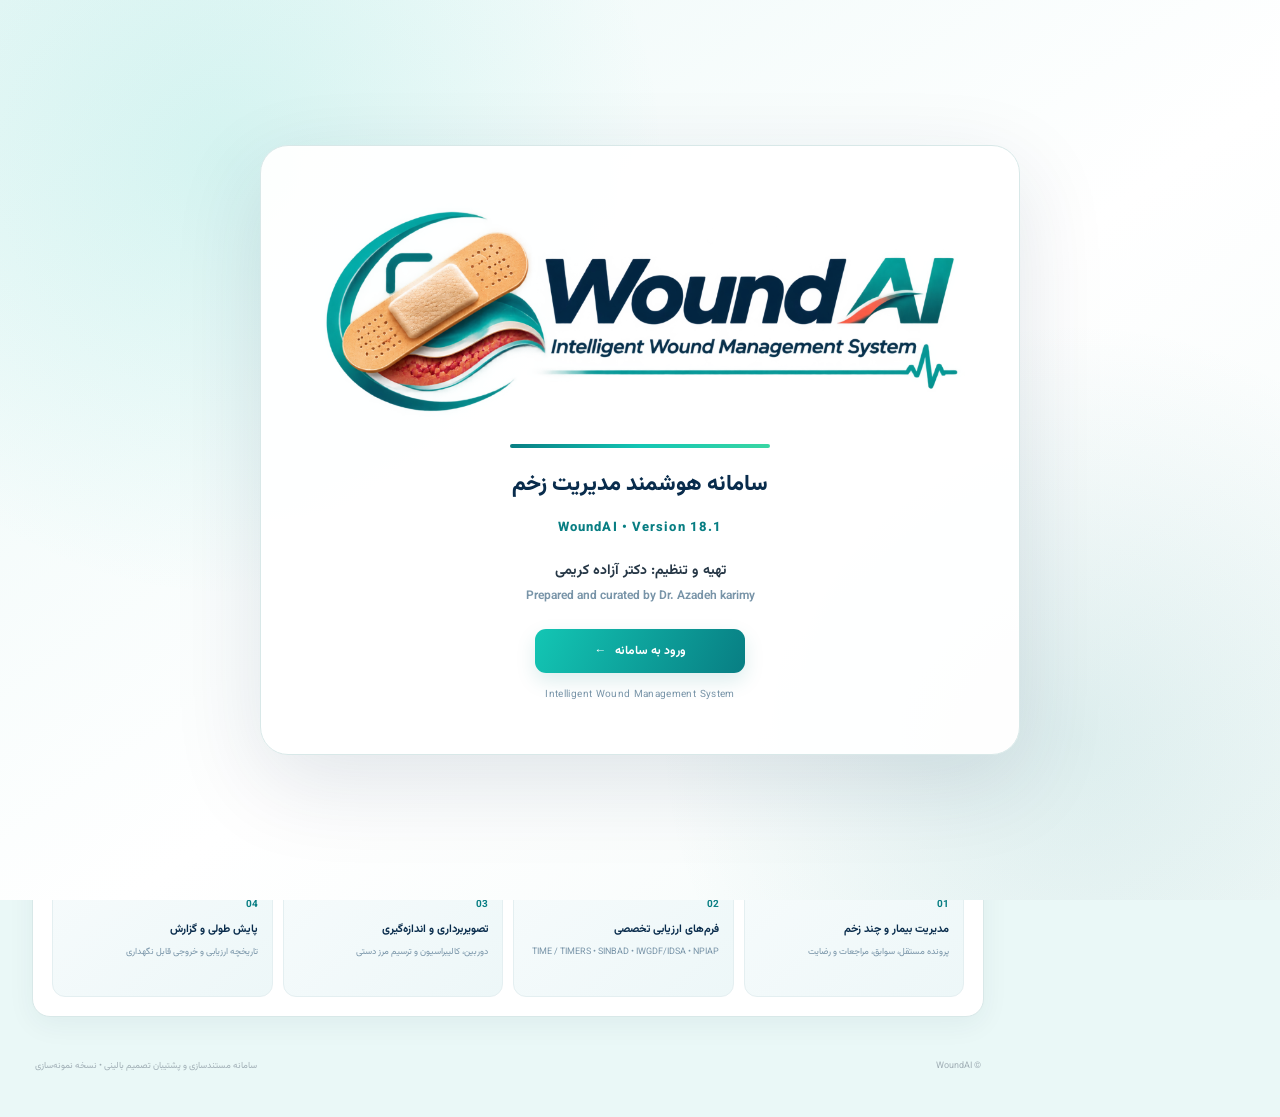
==== commit e84000a2: "Add files via upload" ====
--- a/index.html
+++ b/index.html
@@ -2,12 +2,29 @@
 <html lang="fa" dir="rtl">
 <head>
 <meta charset="utf-8"><meta name="viewport" content="width=device-width,initial-scale=1,viewport-fit=cover">
-<meta name="theme-color" content="#092C4C"><meta name="description" content="WoundAI — سامانه هوشمند مستندسازی و مدیریت زخم">
+<meta name="theme-color" content="#092C4C"><meta name="application-name" content="WoundAI"><meta name="description" content="WoundAI — سامانه هوشمند مستندسازی و مدیریت زخم">
 <link rel="manifest" href="manifest.webmanifest"><link rel="icon" href="assets/woundai-logo-square.png" type="image/png"><link rel="apple-touch-icon" href="assets/woundai-logo-square.png"><link rel="stylesheet" href="styles.css">
 <title>WoundAI | سامانه مدیریت زخم</title>
 </head>
 <body>
-<div class="app-shell">
+
+<div class="startup-screen" id="startupScreen" role="dialog" aria-modal="true" aria-labelledby="startupTitle">
+  <div class="startup-card">
+    <img class="startup-logo" src="assets/woundai-logo-horizontal.png" alt="WoundAI — Intelligent Wound Management System">
+    <div class="startup-divider"></div>
+    <p class="startup-kicker" id="startupTitle">سامانه هوشمند مدیریت زخم</p>
+    <p class="startup-version" dir="ltr">WoundAI • Version 18.1</p>
+    <div class="startup-credit">
+      <strong>تهیه و تنظیم: دکتر آزاده کریمی</strong>
+      <span dir="ltr">Prepared and curated by Dr. Azadeh karimy</span>
+    </div>
+    <button class="primary-btn startup-enter" id="enterWoundAI" type="button">ورود به سامانه <span aria-hidden="true">←</span></button>
+    <small class="startup-footnote">Intelligent Wound Management System</small>
+  </div>
+</div>
+
+<div class="app-shell" aria-hidden="true" inert>
+
   <aside class="sidebar" id="sidebar">
     <div class="brand-card"><img src="assets/woundai-logo-horizontal.png" alt="WoundAI"><span class="brand-sub">سامانه هوشمند مدیریت زخم</span></div>
     <div class="workspace"><span class="workspace-dot"></span><div><b data-i18n="workspace">فضای کاری کلینیک</b><small id="workspaceName">مرکز پیش‌فرض</small></div></div>
@@ -22,13 +39,17 @@
       <button class="nav-item" data-page="finaltest"><span>✓</span><b>آزمایش نهایی و نصب</b></button>
       <button class="nav-item" data-page="security"><span>♧</span><b data-i18n="security">امنیت و پشتیبان‌گیری</b></button>
     </nav>
-    <div class="sidebar-bottom"><div class="local-status"><i></i><span data-i18n="localMode">حالت ذخیره‌سازی محلی</span></div><small>WoundAI • Pro Web v4.0</small></div>
+    <div class="sidebar-bottom"><div class="local-status"><i></i><span data-i18n="localMode">حالت ذخیره‌سازی محلی</span></div><small>WoundAI • Pro Web v18.1</small></div>
   </aside>
   <main class="main-area">
+<div class="workflow-ribbon" id="workflowRibbon" aria-label="مراحل گردش کار">
+  <span>۱. بیمار</span><i>←</i><span>۲. زخم</span><i>←</i><span>۳. تصویر</span><i>←</i><span>۴. ارزیابی</span><i>←</i><span>۵. برنامه مراقبتی</span><i>←</i><span>۶. گزارش</span>
+</div>
+
     <header class="topbar">
       <button class="icon-btn mobile-menu" id="menuBtn" aria-label="منو">☰</button>
       <div class="top-title"><span class="eyebrow" data-i18n="clinicalWorkspace">CLINICAL WORKSPACE</span><h1 id="pageTitle">داشبورد</h1></div>
-      <div class="top-actions"><span class="date-chip" id="todayLabel"></span><button class="lang-btn" id="langBtn">EN</button><button class="avatar logo-avatar" title="WoundAI"><img src="assets/woundai-icon-192.png" alt="WoundAI"></button></div>
+      <div class="top-actions"><span class="date-chip" id="todayLabel"></span><button class="lang-btn" id="langBtn">EN</button><button class="avatar logo-avatar" title="WoundAI"><img src="assets/woundai-logo-square.png" alt="WoundAI"></button></div>
     </header>
     <div class="safety-banner"><span class="safety-icon">!</span><span data-i18n="safetyNotice">نسخه آزمایشی و پژوهشی؛ خروجی‌ها جایگزین ارزیابی و تشخیص متخصص نیستند. از اطلاعات واقعی بیمار در این نسخه استفاده نکنید.</span></div>
     <section id="page-dashboard" class="page active">
--- a/styles.css
+++ b/styles.css
@@ -422,3 +422,42 @@
 footer,.micro-note,.muted,small{color:var(--wound-muted)}
 ::selection{background:#13C6B455;color:#092C4C}
 @media(max-width:760px){.brand-card img{height:66px}}
+
+
+/* v18 — official branded startup screen */
+.startup-screen{
+ position:fixed;inset:0;z-index:250;display:grid;place-items:center;
+ padding:24px;background:
+ radial-gradient(circle at 18% 18%,rgba(19,198,180,.13),transparent 34%),
+ radial-gradient(circle at 84% 82%,rgba(8,126,131,.11),transparent 32%),
+ linear-gradient(145deg,#EAF8F7 0%,#FFFFFF 55%,#F3FAF9 100%);
+ opacity:1;transition:opacity .35s ease,visibility .35s ease;
+}
+.startup-screen.is-leaving{opacity:0;visibility:hidden;pointer-events:none}
+.startup-card{
+ width:min(760px,100%);padding:clamp(24px,5vw,52px);
+ display:flex;flex-direction:column;align-items:center;text-align:center;gap:14px;
+ background:rgba(255,255,255,.96);border:1px solid #D8E8E8;border-radius:28px;
+ box-shadow:0 28px 90px rgba(9,44,76,.12);
+}
+.startup-logo{display:block;width:min(100%,650px);height:auto;max-height:250px;object-fit:contain}
+.startup-divider{width:min(260px,55%);height:4px;border-radius:8px;background:linear-gradient(90deg,#087E83,#13C6B4,#39D6A3);margin:3px 0}
+.startup-kicker{font-size:clamp(16px,2.5vw,22px);font-weight:800;color:#092C4C;margin:2px 0}
+.startup-version{font-size:13px;letter-spacing:1.1px;font-weight:800;color:#087E83;margin:0}
+.startup-credit{display:grid;gap:5px;margin:8px 0 10px;color:#263746}
+.startup-credit strong{font-size:14px}
+.startup-credit span{font-size:12px;color:#7894A8;font-weight:600}
+.startup-enter{min-width:210px;padding:13px 25px}
+.startup-footnote{font-size:10px;color:#7894A8;letter-spacing:.35px}
+@media(max-width:560px){
+ .startup-screen{padding:16px}
+ .startup-card{padding:28px 18px;border-radius:22px;gap:12px}
+ .startup-logo{max-height:170px}
+ .startup-credit strong{font-size:13px}
+ .startup-credit span{font-size:11px}
+}
+
+/* v18.1 — guided clinical workflow ribbon */
+.workflow-ribbon{position:sticky;top:0;z-index:30;display:flex;align-items:center;justify-content:center;gap:clamp(5px,1.5vw,16px);flex-wrap:wrap;padding:10px 14px;background:rgba(234,248,247,.96);border-bottom:1px solid #D5E9E7;color:#092C4C;font-size:12px;font-weight:800;backdrop-filter:blur(12px)}
+.workflow-ribbon span{white-space:nowrap}
+.workflow-ribbon i{font-style:normal;color:#13BDB5}
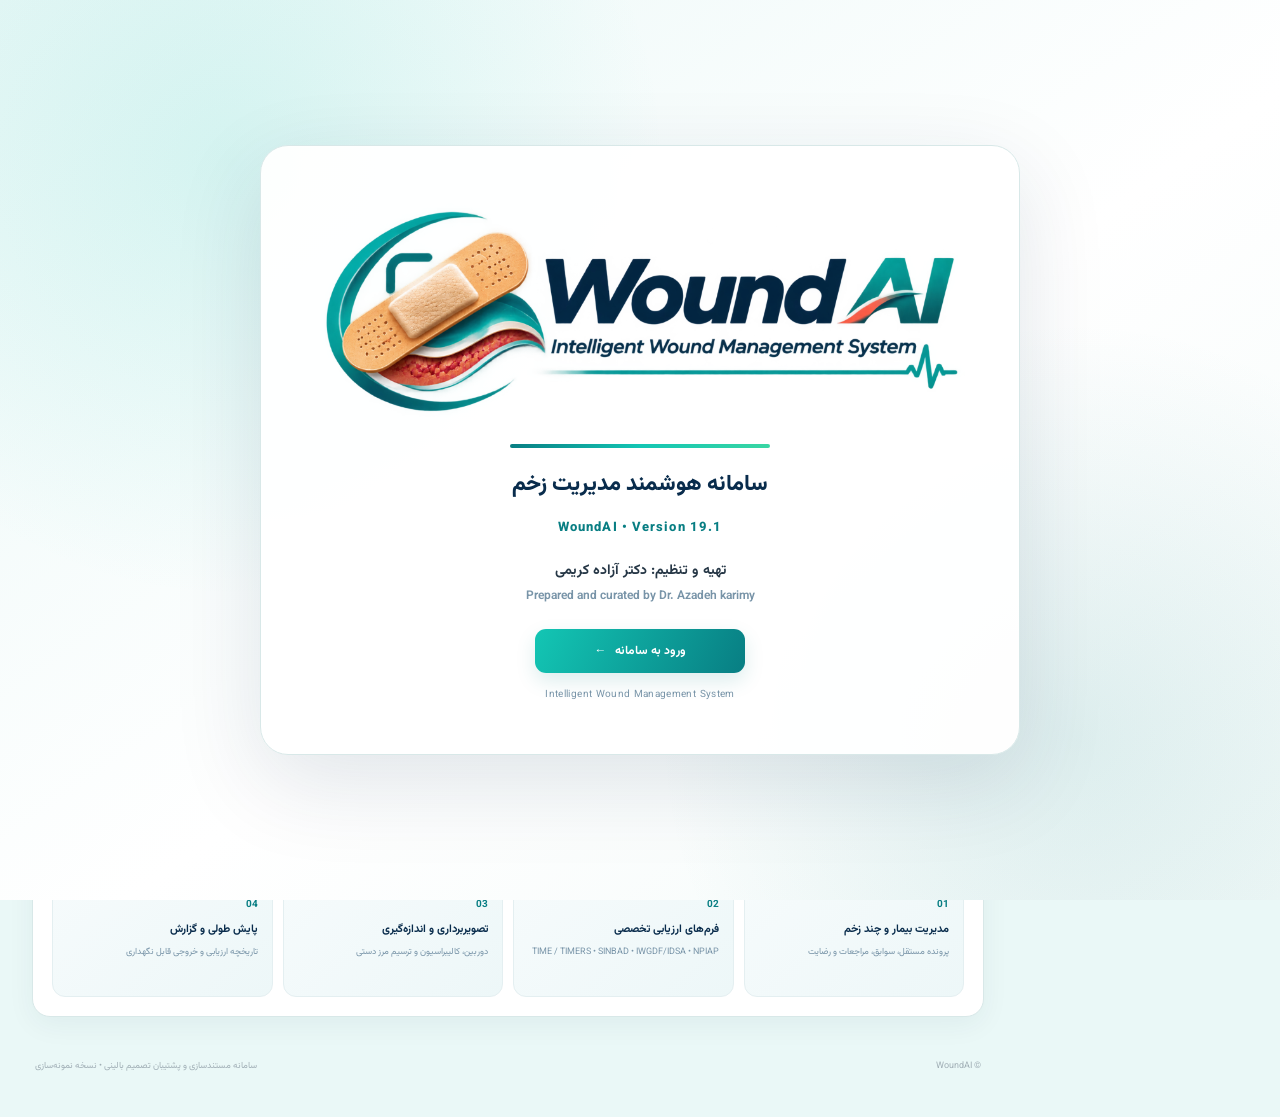
==== commit 7679b43a: "Add files via upload" ====
--- a/index.html
+++ b/index.html
@@ -13,7 +13,7 @@
     <img class="startup-logo" src="assets/woundai-logo-horizontal.png" alt="WoundAI — Intelligent Wound Management System">
     <div class="startup-divider"></div>
     <p class="startup-kicker" id="startupTitle">سامانه هوشمند مدیریت زخم</p>
-    <p class="startup-version" dir="ltr">WoundAI • Version 18.1</p>
+    <p class="startup-version" dir="ltr">WoundAI • Version 19.1</p>
     <div class="startup-credit">
       <strong>تهیه و تنظیم: دکتر آزاده کریمی</strong>
       <span dir="ltr">Prepared and curated by Dr. Azadeh karimy</span>
@@ -39,7 +39,7 @@
       <button class="nav-item" data-page="finaltest"><span>✓</span><b>آزمایش نهایی و نصب</b></button>
       <button class="nav-item" data-page="security"><span>♧</span><b data-i18n="security">امنیت و پشتیبان‌گیری</b></button>
     </nav>
-    <div class="sidebar-bottom"><div class="local-status"><i></i><span data-i18n="localMode">حالت ذخیره‌سازی محلی</span></div><small>WoundAI • Pro Web v18.1</small></div>
+    <div class="sidebar-bottom"><div class="local-status"><i></i><span data-i18n="localMode">حالت ذخیره‌سازی محلی</span></div><small>WoundAI • Pro Web v19.1</small></div>
   </aside>
   <main class="main-area">
 <div class="workflow-ribbon" id="workflowRibbon" aria-label="مراحل گردش کار">
--- a/styles.css
+++ b/styles.css
@@ -461,3 +461,22 @@
 .workflow-ribbon{position:sticky;top:0;z-index:30;display:flex;align-items:center;justify-content:center;gap:clamp(5px,1.5vw,16px);flex-wrap:wrap;padding:10px 14px;background:rgba(234,248,247,.96);border-bottom:1px solid #D5E9E7;color:#092C4C;font-size:12px;font-weight:800;backdrop-filter:blur(12px)}
 .workflow-ribbon span{white-space:nowrap}
 .workflow-ribbon i{font-style:normal;color:#13BDB5}
+
+/* v19.1: Persian-only mobile patient layout and scrolling correction */
+@media(max-width:760px){
+ html[lang="fa"],html[lang="fa"] body{width:100%;max-width:100%;overflow-x:clip;overflow-y:auto}
+ html[lang="fa"] .app-shell,html[lang="fa"] .main-area{min-width:0;max-width:100%;width:100%;margin-inline:0}
+ html[lang="fa"] .main-area{padding-inline:12px;overflow-x:clip}
+ html[lang="fa"] .sidebar:not(.open){transform:translateX(110%);pointer-events:none}
+ html[lang="fa"] .sidebar.open{max-width:min(275px,85vw);overflow-y:auto;overscroll-behavior:contain}
+ html[lang="fa"] .page,html[lang="fa"] .panel,html[lang="fa"] .patient-card{min-width:0;max-width:100%}
+ html[lang="fa"] .patient-grid{grid-template-columns:minmax(0,1fr)}
+ html[lang="fa"] .card-actions{flex-wrap:wrap}
+ html[lang="fa"] .card-actions button{flex:1 1 42%;min-width:0;white-space:normal}
+ html[lang="fa"] .patient-detail-overlay{inset:0;padding:0;align-items:stretch;overflow-y:auto;overscroll-behavior:contain}
+ html[lang="fa"] .patient-detail-panel{width:100%;max-width:100%;max-height:none;min-height:100dvh;border-radius:0;overflow:visible;padding:18px 14px 40px;overflow-wrap:anywhere}
+ html[lang="fa"] .patient-detail-panel .modal-actions{flex-wrap:wrap}
+ html[lang="fa"] .patient-detail-panel .modal-actions button{flex:1 1 42%;min-width:0}
+}
+/* Respect the hidden attribute on the Persian-only delete controls. */
+button[hidden]{display:none!important}
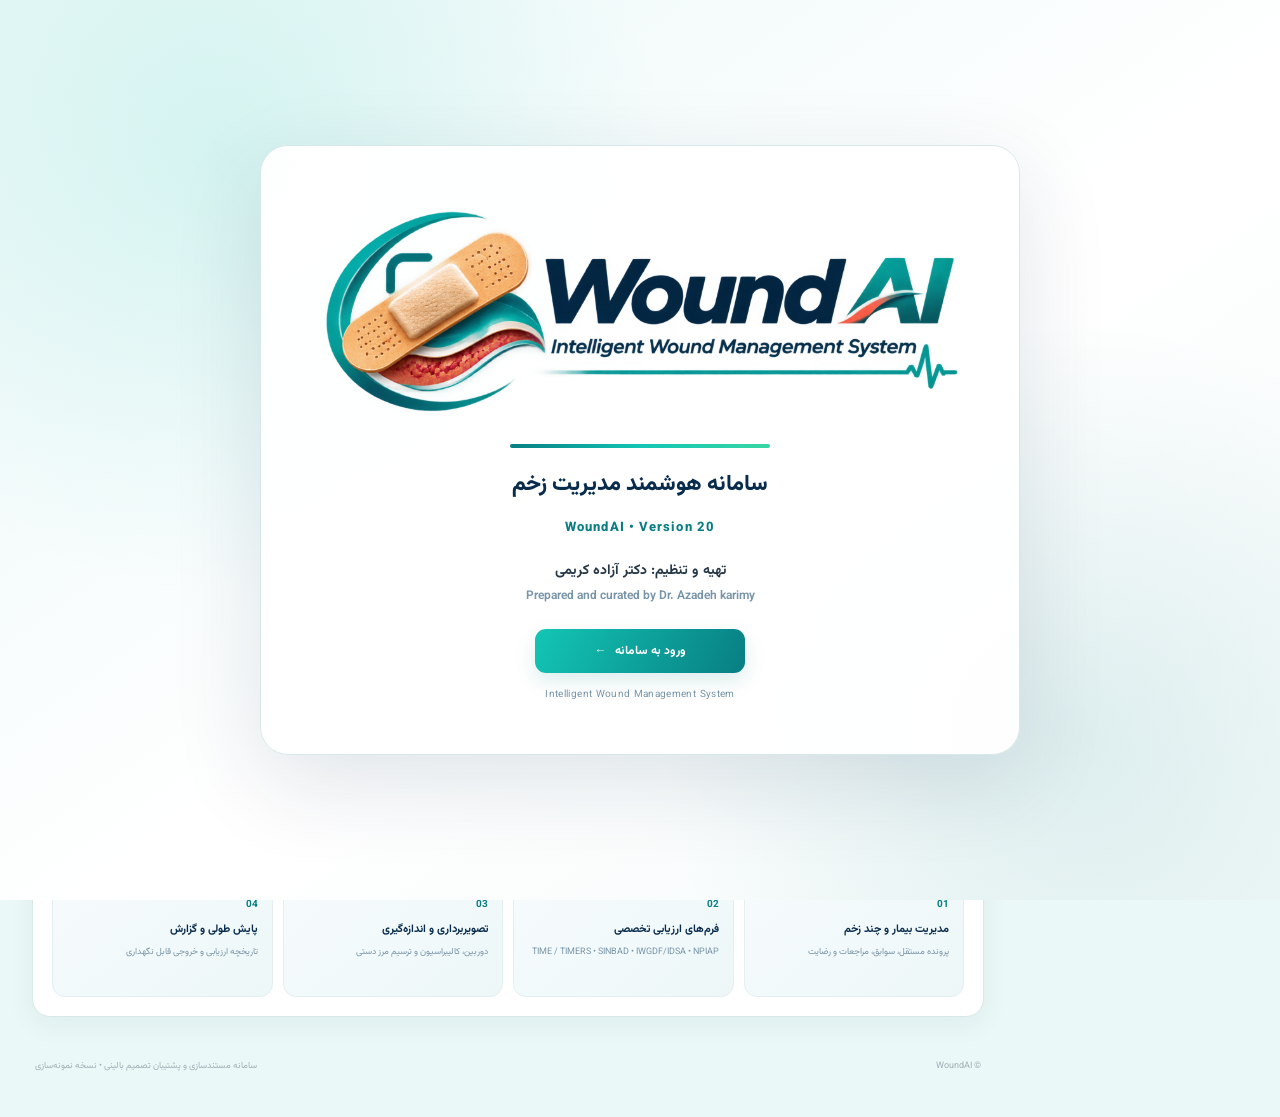
==== commit 30c93da5: "Add files via upload" ====
--- a/index.html
+++ b/index.html
@@ -13,7 +13,7 @@
     <img class="startup-logo" src="assets/woundai-logo-horizontal.png" alt="WoundAI — Intelligent Wound Management System">
     <div class="startup-divider"></div>
     <p class="startup-kicker" id="startupTitle">سامانه هوشمند مدیریت زخم</p>
-    <p class="startup-version" dir="ltr">WoundAI • Version 19.1</p>
+    <p class="startup-version" dir="ltr">WoundAI • Version 20</p>
     <div class="startup-credit">
       <strong>تهیه و تنظیم: دکتر آزاده کریمی</strong>
       <span dir="ltr">Prepared and curated by Dr. Azadeh karimy</span>
@@ -39,7 +39,7 @@
       <button class="nav-item" data-page="finaltest"><span>✓</span><b>آزمایش نهایی و نصب</b></button>
       <button class="nav-item" data-page="security"><span>♧</span><b data-i18n="security">امنیت و پشتیبان‌گیری</b></button>
     </nav>
-    <div class="sidebar-bottom"><div class="local-status"><i></i><span data-i18n="localMode">حالت ذخیره‌سازی محلی</span></div><small>WoundAI • Pro Web v19.1</small></div>
+    <div class="sidebar-bottom"><div class="local-status"><i></i><span data-i18n="localMode">حالت ذخیره‌سازی محلی</span></div><small>WoundAI • Pro Web v20</small></div>
   </aside>
   <main class="main-area">
 <div class="workflow-ribbon" id="workflowRibbon" aria-label="مراحل گردش کار">
@@ -230,7 +230,47 @@
 
 <div class="modal-backdrop" id="woundModalBackdrop" hidden><section class="modal" role="dialog" aria-modal="true" aria-labelledby="woundModalTitle"><div class="modal-head"><div><p class="eyebrow teal">WOUND PROFILE</p><h2 id="woundModalTitle">ثبت زخم جدید</h2><small class="muted">هر زخم شناسه مستقل و تاریخچه جداگانه دارد.</small></div><button class="icon-btn" id="closeWoundModal" type="button">×</button></div>
 <form id="woundForm"><input type="hidden" id="wPatientId"><div class="field"><label for="wEtiology">نوع / علت زخم</label><select id="wEtiology" required><option value="diabetic">پای دیابتی</option><option value="pressure">آسیب فشاری</option><option value="venous">وریدی</option><option value="arterial">شریانی</option><option value="surgical">جراحی</option><option value="traumatic">تروماتیک</option><option value="burn">سوختگی</option><option value="mixed">مختلط</option><option value="unknown">نامشخص</option></select></div>
-<div class="anatomy-picker"><div class="panel-head"><div><h3>نقشه آناتومیک بدن</h3><p>محل تقریبی زخم را انتخاب کنید؛ سپس محل دقیق را بنویسید.</p></div><span class="pill">BODY MAP</span></div><div class="bodymap-pair" aria-label="نقشه شماتیک بدن از جلو و پشت"><div class="bodymap-card"><b>نمای جلو</b><svg viewBox="0 0 150 270" role="group" aria-label="نمای جلویی بدن"><circle cx="75" cy="25" r="17" fill="#d7e8ed" stroke="#0b3b5e" stroke-width="2"/><path d="M56 48 Q75 40 94 48 L105 105 L94 130 L89 174 L84 250 L68 250 L63 174 L58 130 L45 105 Z" fill="#d7e8ed" stroke="#0b3b5e" stroke-width="2"/><path d="M48 55 L25 128 L15 184 L27 187 L48 127 M102 55 L125 128 L135 184 L123 187 L102 127" fill="none" stroke="#0b3b5e" stroke-width="12" stroke-linecap="round"/><g class="bodymap-dot" data-body-region="قفسه سینه" role="button" tabindex="0"><circle cx="75" cy="88" r="9"/><text x="75" y="91">۱</text></g><g class="bodymap-dot" data-body-region="شکم" role="button" tabindex="0"><circle cx="75" cy="119" r="9"/><text x="75" y="122">۲</text></g><g class="bodymap-dot" data-body-region="لگن و باسن" role="button" tabindex="0"><circle cx="75" cy="148" r="9"/><text x="75" y="151">۳</text></g><g class="bodymap-dot" data-body-region="اندام فوقانی راست" role="button" tabindex="0"><circle cx="27" cy="145" r="9"/><text x="27" y="148">۴</text></g><g class="bodymap-dot" data-body-region="اندام فوقانی چپ" role="button" tabindex="0"><circle cx="123" cy="145" r="9"/><text x="123" y="148">۵</text></g><g class="bodymap-dot" data-body-region="ران راست" role="button" tabindex="0"><circle cx="62" cy="184" r="9"/><text x="62" y="187">۶</text></g><g class="bodymap-dot" data-body-region="ران چپ" role="button" tabindex="0"><circle cx="88" cy="184" r="9"/><text x="88" y="187">۷</text></g></svg></div><div class="bodymap-card"><b>نمای پشت</b><svg viewBox="0 0 150 270" role="group" aria-label="نمای پشتی بدن"><circle cx="75" cy="25" r="17" fill="#d7e8ed" stroke="#0b3b5e" stroke-width="2"/><path d="M56 48 Q75 40 94 48 L105 105 L94 130 L89 174 L84 250 L68 250 L63 174 L58 130 L45 105 Z" fill="#d7e8ed" stroke="#0b3b5e" stroke-width="2"/><path d="M48 55 L25 128 L15 184 L27 187 L48 127 M102 55 L125 128 L135 184 L123 187 L102 127" fill="none" stroke="#0b3b5e" stroke-width="12" stroke-linecap="round"/><g class="bodymap-dot" data-body-region="پشت و کتف" role="button" tabindex="0"><circle cx="75" cy="83" r="9"/><text x="75" y="86">۸</text></g><g class="bodymap-dot" data-body-region="ناحیه کمری و خاجی" role="button" tabindex="0"><circle cx="75" cy="125" r="9"/><text x="75" y="128">۹</text></g><g class="bodymap-dot" data-body-region="باسن" role="button" tabindex="0"><circle cx="75" cy="153" r="9"/><text x="75" y="156">۱۰</text></g><g class="bodymap-dot" data-body-region="ساق راست" role="button" tabindex="0"><circle cx="62" cy="207" r="9"/><text x="62" y="210">۱۱</text></g><g class="bodymap-dot" data-body-region="ساق چپ" role="button" tabindex="0"><circle cx="88" cy="207" r="9"/><text x="88" y="210">۱۲</text></g><g class="bodymap-dot" data-body-region="پاشنه و پا" role="button" tabindex="0"><circle cx="75" cy="246" r="9"/><text x="75" y="249">۱۳</text></g></svg></div></div><div class="anatomy-regions" role="group" aria-label="انتخاب ناحیه بدن"> <button type="button" data-body-region="سر و گردن">سر و گردن</button><button type="button" data-body-region="قفسه سینه">قفسه سینه</button><button type="button" data-body-region="شکم">شکم</button><button type="button" data-body-region="لگن و باسن">لگن و باسن</button><button type="button" data-body-region="اندام فوقانی راست">بازوی راست</button><button type="button" data-body-region="اندام فوقانی چپ">بازوی چپ</button><button type="button" data-body-region="ران راست">ران راست</button><button type="button" data-body-region="ران چپ">ران چپ</button><button type="button" data-body-region="ساق راست">ساق راست</button><button type="button" data-body-region="ساق چپ">ساق چپ</button><button type="button" data-body-region="پاشنه راست">پاشنه راست</button><button type="button" data-body-region="پاشنه چپ">پاشنه چپ</button><button type="button" data-body-region="پا / انگشتان راست">پا و انگشتان راست</button><button type="button" data-body-region="پا / انگشتان چپ">پا و انگشتان چپ</button></div><input type="hidden" id="wBodyRegion"><div class="selected-region" id="selectedBodyRegion">هنوز ناحیه‌ای انتخاب نشده است.</div></div>
+<div class="anatomy-picker">
+<div class="panel-head"><div><h3>نقشه آناتومیک بدن</h3><p>برای تعیین محل زخم، نقطه متناظر را روی نمای جلو یا پشت لمس کنید؛ سپس محل دقیق را تکمیل کنید.</p></div><span class="pill">BODY MAP</span></div>
+<div class="bodymap-pair" aria-label="نقشه آناتومیک بدن از جلو و پشت">
+  <div class="bodymap-card"><b>نمای جلو</b><div class="bodymap-figure">
+    <img src="assets/body-front-v20.png" alt="نمای جلویی بدن برای انتخاب محل زخم">
+    <button type="button" class="bodymap-point" style="--x:50%;--y:16%" data-body-region="سر و گردن" aria-label="سر و گردن"></button>
+    <button type="button" class="bodymap-point" style="--x:33%;--y:25%" data-body-region="قفسه سینه راست" aria-label="قفسه سینه راست"></button>
+    <button type="button" class="bodymap-point" style="--x:67%;--y:25%" data-body-region="قفسه سینه چپ" aria-label="قفسه سینه چپ"></button>
+    <button type="button" class="bodymap-point" style="--x:50%;--y:39%" data-body-region="شکم" aria-label="شکم"></button>
+    <button type="button" class="bodymap-point" style="--x:18%;--y:36%" data-body-region="بازوی راست" aria-label="بازوی راست"></button>
+    <button type="button" class="bodymap-point" style="--x:82%;--y:36%" data-body-region="بازوی چپ" aria-label="بازوی چپ"></button>
+    <button type="button" class="bodymap-point" style="--x:15%;--y:49%" data-body-region="ساعد راست" aria-label="ساعد راست"></button>
+    <button type="button" class="bodymap-point" style="--x:85%;--y:49%" data-body-region="ساعد چپ" aria-label="ساعد چپ"></button>
+    <button type="button" class="bodymap-point" style="--x:38%;--y:61%" data-body-region="لگن راست" aria-label="لگن راست"></button>
+    <button type="button" class="bodymap-point" style="--x:62%;--y:61%" data-body-region="لگن چپ" aria-label="لگن چپ"></button>
+    <button type="button" class="bodymap-point" style="--x:35%;--y:72%" data-body-region="ران راست" aria-label="ران راست"></button>
+    <button type="button" class="bodymap-point" style="--x:65%;--y:72%" data-body-region="ران چپ" aria-label="ران چپ"></button>
+    <button type="button" class="bodymap-point" style="--x:35%;--y:83%" data-body-region="ساق راست" aria-label="ساق راست"></button>
+    <button type="button" class="bodymap-point" style="--x:65%;--y:83%" data-body-region="ساق چپ" aria-label="ساق چپ"></button>
+    <button type="button" class="bodymap-point" style="--x:36%;--y:97%" data-body-region="پا و انگشتان راست" aria-label="پا و انگشتان راست"></button>
+    <button type="button" class="bodymap-point" style="--x:64%;--y:97%" data-body-region="پا و انگشتان چپ" aria-label="پا و انگشتان چپ"></button>
+  </div></div>
+  <div class="bodymap-card"><b>نمای پشت</b><div class="bodymap-figure">
+    <img src="assets/body-back-v20.png" alt="نمای پشتی بدن برای انتخاب محل زخم">
+    <button type="button" class="bodymap-point" style="--x:50%;--y:14%" data-body-region="پشت گردن" aria-label="پشت گردن"></button>
+    <button type="button" class="bodymap-point" style="--x:50%;--y:27%" data-body-region="پشت و کتف" aria-label="پشت و کتف"></button>
+    <button type="button" class="bodymap-point" style="--x:50%;--y:42%" data-body-region="ناحیه کمری" aria-label="ناحیه کمری"></button>
+    <button type="button" class="bodymap-point" style="--x:17%;--y:36%" data-body-region="بازوی راست از پشت" aria-label="بازوی راست از پشت"></button>
+    <button type="button" class="bodymap-point" style="--x:83%;--y:36%" data-body-region="بازوی چپ از پشت" aria-label="بازوی چپ از پشت"></button>
+    <button type="button" class="bodymap-point" style="--x:50%;--y:52%" data-body-region="خاجی و دنبالچه" aria-label="خاجی و دنبالچه"></button>
+    <button type="button" class="bodymap-point" style="--x:35%;--y:64%" data-body-region="پشت ران راست" aria-label="پشت ران راست"></button>
+    <button type="button" class="bodymap-point" style="--x:65%;--y:64%" data-body-region="پشت ران چپ" aria-label="پشت ران چپ"></button>
+    <button type="button" class="bodymap-point" style="--x:35%;--y:83%" data-body-region="پشت ساق راست" aria-label="پشت ساق راست"></button>
+    <button type="button" class="bodymap-point" style="--x:65%;--y:83%" data-body-region="پشت ساق چپ" aria-label="پشت ساق چپ"></button>
+    <button type="button" class="bodymap-point" style="--x:36%;--y:97%" data-body-region="پاشنه راست" aria-label="پاشنه راست"></button>
+    <button type="button" class="bodymap-point" style="--x:64%;--y:97%" data-body-region="پاشنه چپ" aria-label="پاشنه چپ"></button>
+  </div></div>
+</div>
+<div class="anatomy-regions" role="group" aria-label="انتخاب ناحیه بدن">
+<button type="button" data-body-region="سر و گردن">سر و گردن</button><button type="button" data-body-region="قفسه سینه">قفسه سینه</button><button type="button" data-body-region="شکم">شکم</button><button type="button" data-body-region="لگن و باسن">لگن و باسن</button><button type="button" data-body-region="بازوی راست">بازوی راست</button><button type="button" data-body-region="بازوی چپ">بازوی چپ</button><button type="button" data-body-region="ران راست">ران راست</button><button type="button" data-body-region="ران چپ">ران چپ</button><button type="button" data-body-region="ساق راست">ساق راست</button><button type="button" data-body-region="ساق چپ">ساق چپ</button><button type="button" data-body-region="پاشنه راست">پاشنه راست</button><button type="button" data-body-region="پاشنه چپ">پاشنه چپ</button>
+</div><input type="hidden" id="wBodyRegion"><div class="selected-region" id="selectedBodyRegion" aria-live="polite">هنوز ناحیه‌ای انتخاب نشده است.</div></div>
 <div class="form-grid"><div class="field"><label for="wSide">سمت بدن</label><select id="wSide"><option value="نامشخص">نامشخص</option><option value="راست">راست</option><option value="چپ">چپ</option><option value="دوطرفه">دوطرفه</option><option value="مرکزی">مرکزی</option></select></div><div class="field"><label for="wSite">محل دقیق / نشانه آناتومیک</label><input id="wSite" required placeholder="مثلاً پاشنه، سطح خلفی، ناحیه خارجی"></div><div class="field"><label for="wOnset">تاریخ شروع زخم</label><input id="wOnset" type="date"></div><div class="field"><label for="wNotes">توضیحات اولیه</label><input id="wNotes" placeholder="علت احتمالی، سابقه یا نکته مهم"></div></div><div class="modal-actions"><button type="button" class="secondary-btn" id="cancelWound">انصراف</button><button type="submit" class="primary-btn">ذخیره زخم و ایجاد شناسه</button></div></form></section></div>
 
 <div class="toast" id="toast" role="status" aria-live="polite"></div>
--- a/styles.css
+++ b/styles.css
@@ -480,3 +480,22 @@
 }
 /* Respect the hidden attribute on the Persian-only delete controls. */
 button[hidden]{display:none!important}
+
+
+/* WoundAI v20 — realistic, touch-friendly anatomical selector */
+.bodymap-pair{display:grid;grid-template-columns:repeat(2,minmax(0,1fr));gap:12px;margin:10px 0 14px;align-items:start}
+.bodymap-card{min-width:0;background:#fff;border:1px solid #dcebef;border-radius:14px;padding:10px;text-align:center;overflow:hidden}
+.bodymap-card>b{display:block;font-size:12px;color:#24475e;margin:2px 0 8px}
+.bodymap-figure{position:relative;width:100%;max-width:260px;margin:0 auto;line-height:0;touch-action:pan-y}
+.bodymap-figure img{display:block;width:100%;height:auto;object-fit:contain;border-radius:8px;pointer-events:none;user-select:none}
+.bodymap-point{position:absolute;left:var(--x);top:var(--y);transform:translate(-50%,-50%);width:clamp(17px,4.4vw,25px);height:clamp(17px,4.4vw,25px);min-width:17px;min-height:17px;padding:0;border:2px solid #fff;border-radius:50%;background:#087E83;box-shadow:0 0 0 1px rgba(9,44,76,.3),0 1px 5px rgba(0,0,0,.25);cursor:pointer;z-index:2;touch-action:manipulation}
+.bodymap-point:hover,.bodymap-point:focus-visible,.bodymap-point.selected{background:#092C4C;outline:3px solid #13C6B4;outline-offset:1px}
+.bodymap-point[aria-pressed="true"]{background:#092C4C;outline:3px solid #13C6B4;outline-offset:1px}
+.anatomy-regions button{min-height:44px;font-size:12px;touch-action:manipulation}
+.anatomy-regions button.selected{background:#092C4C;color:#fff;border-color:#13C6B4}
+@media(max-width:480px){
+ .bodymap-pair{gap:7px}
+ .bodymap-card{padding:6px}
+ .bodymap-card>b{font-size:11px}
+ .bodymap-point{width:19px;height:19px;min-width:19px;min-height:19px}
+}
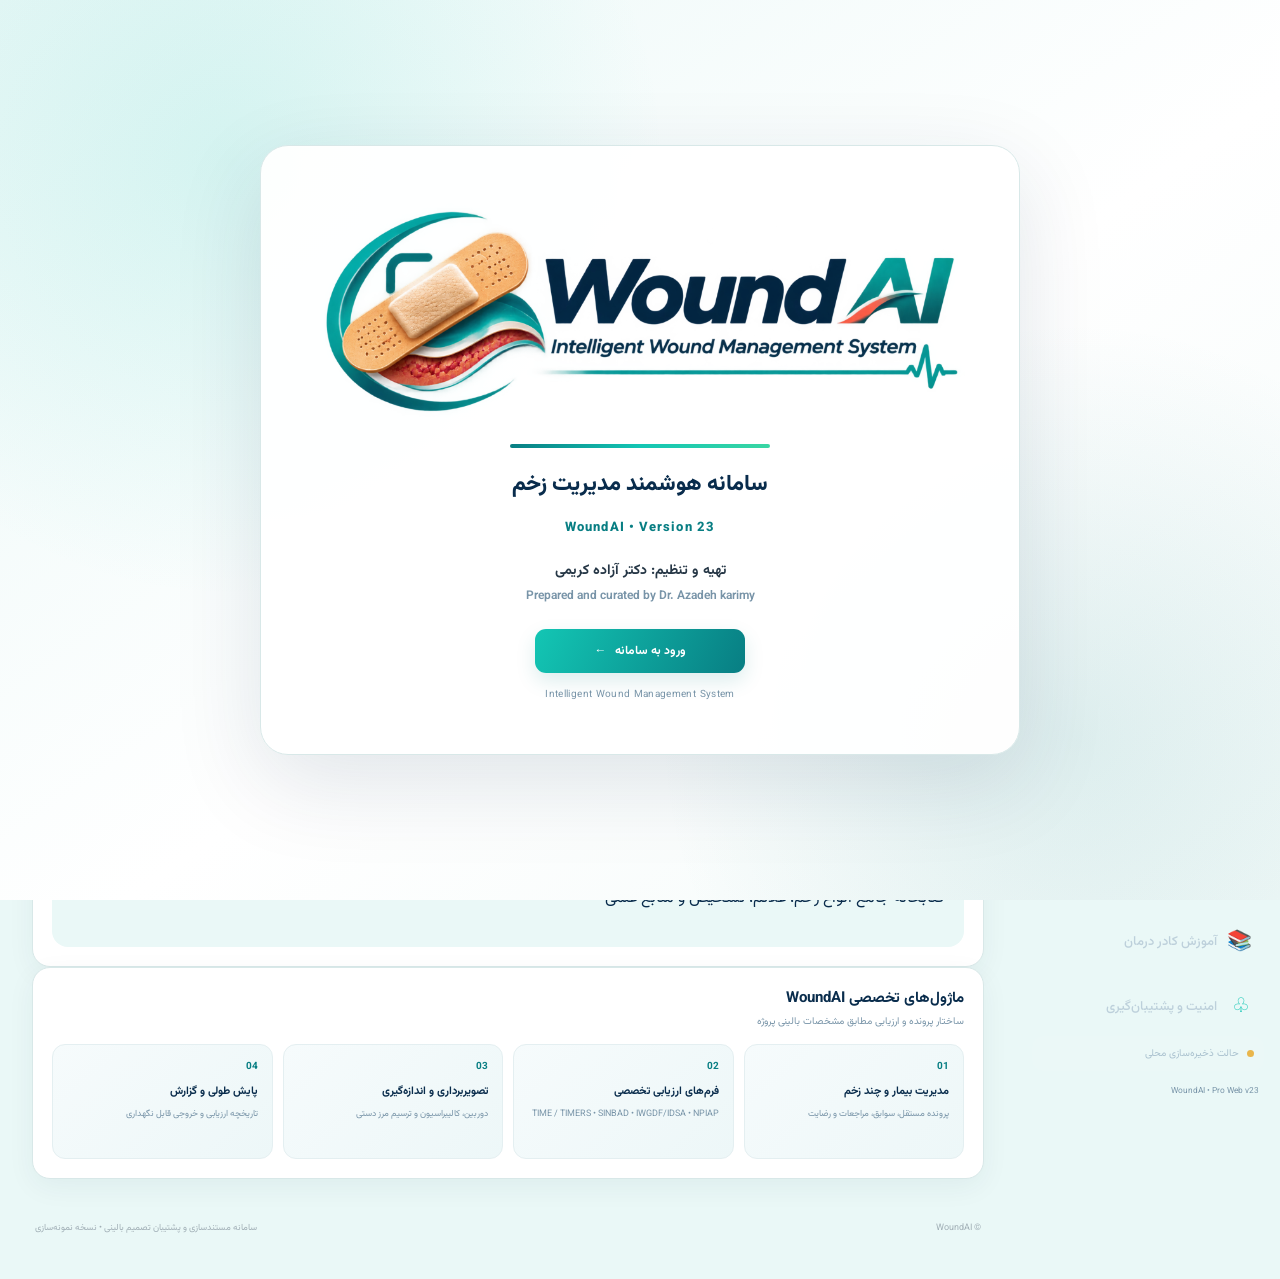
==== commit f831f758: "Add files via upload" ====
--- a/index.html
+++ b/index.html
@@ -13,7 +13,7 @@
     <img class="startup-logo" src="assets/woundai-logo-horizontal.png" alt="WoundAI — Intelligent Wound Management System">
     <div class="startup-divider"></div>
     <p class="startup-kicker" id="startupTitle">سامانه هوشمند مدیریت زخم</p>
-    <p class="startup-version" dir="ltr">WoundAI • Version 20</p>
+    <p class="startup-version" dir="ltr">WoundAI • Version 23</p>
     <div class="startup-credit">
       <strong>تهیه و تنظیم: دکتر آزاده کریمی</strong>
       <span dir="ltr">Prepared and curated by Dr. Azadeh karimy</span>
@@ -35,11 +35,11 @@
       <button class="nav-item" data-page="ai"><span>✧</span><b>هوش مصنوعی ANN</b></button>
       <button class="nav-item" data-page="clinical"><span>✚</span><b data-i18n="clinical">ارزیابی بالینی</b></button>
       <button class="nav-item" data-page="careplan"><span>▣</span><b>برنامه مراقبتی و پیشنهاد درمان</b></button>
-      <button class="nav-item" data-page="reports"><span>▤</span><b data-i18n="reports">گزارش‌ها</b></button>
+      <button class="nav-item" data-page="clinicalalerts"><span>⚕</span><b data-i18n="clinicalalerts">هشدارهای بالینی</b></button><button class="nav-item" data-page="appointments"><span>▦</span><b data-i18n="appointments">مراجعات و یادآوری‌ها</b></button><button class="nav-item" data-page="reports"><span>▤</span><b data-i18n="reports">گزارش‌ها</b></button>
       <button class="nav-item" data-page="finaltest"><span>✓</span><b>آزمایش نهایی و نصب</b></button>
-      <button class="nav-item" data-page="security"><span>♧</span><b data-i18n="security">امنیت و پشتیبان‌گیری</b></button>
+      <a class="nav-item" href="education.html" style="text-decoration:none"><span>📚</span><b>آموزش کادر درمان</b></a><button class="nav-item" data-page="security"><span>♧</span><b data-i18n="security">امنیت و پشتیبان‌گیری</b></button>
     </nav>
-    <div class="sidebar-bottom"><div class="local-status"><i></i><span data-i18n="localMode">حالت ذخیره‌سازی محلی</span></div><small>WoundAI • Pro Web v20</small></div>
+    <div class="sidebar-bottom"><div class="local-status"><i></i><span data-i18n="localMode">حالت ذخیره‌سازی محلی</span></div><small>WoundAI • Pro Web v23</small></div>
   </aside>
   <main class="main-area">
 <div class="workflow-ribbon" id="workflowRibbon" aria-label="مراحل گردش کار">
@@ -57,9 +57,11 @@
       <div class="stats-grid"><article class="stat-card"><span class="stat-icon navy">♙</span><div><small data-i18n="totalPatients">کل بیماران</small><strong id="statPatients">۰</strong><small class="stat-foot" data-i18n="savedOnDevice">ذخیره‌شده در این دستگاه</small></div></article><article class="stat-card"><span class="stat-icon teal-bg">◉</span><div><small data-i18n="activeWounds">زخم‌های فعال</small><strong id="statWounds">۰</strong><small class="stat-foot" data-i18n="acrossRecords">در تمام پرونده‌ها</small></div></article><article class="stat-card"><span class="stat-icon blue-bg">▤</span><div><small data-i18n="assessments">ارزیابی‌ها</small><strong id="statAssessments">۰</strong><small class="stat-foot" data-i18n="clinicalEntries">ثبت‌های بالینی</small></div></article><article class="stat-card"><span class="stat-icon amber-bg">◷</span><div><small data-i18n="followups">پیگیری‌های ثبت‌شده</small><strong id="statFollowups">۰</strong><small class="stat-foot" data-i18n="plannedFollowups">برنامه‌های پیگیری</small></div></article></div>
       <div class="dashboard-grid"><section class="panel"><div class="panel-head"><div><h3 data-i18n="recentPatients">بیماران اخیر</h3><p data-i18n="recentPatientsDesc">آخرین پرونده‌های ثبت‌شده</p></div><button class="text-btn" data-goto="patients" data-i18n="viewAll">مشاهده همه ←</button></div><div id="recentPatients" class="recent-list empty-state"><span class="empty-symbol">♙</span><b data-i18n="noPatients">هنوز بیماری ثبت نشده است</b><small data-i18n="addFirstPatient">برای شروع، اولین پرونده را ایجاد کنید.</small></div></section>
       <section class="panel quick-panel"><div class="panel-head"><div><h3 data-i18n="quickActions">دسترسی سریع</h3><p data-i18n="quickActionsDesc">شروع یک فرایند جدید</p></div></div><button class="quick-action" id="quickPatient"><span>＋</span><div><b data-i18n="registerPatient">ثبت بیمار</b><small data-i18n="createPatientRecord">ایجاد پرونده و سوابق پایه</small></div><i>←</i></button><button class="quick-action" data-goto="clinical"><span>✚</span><div><b>ارزیابی و گریدبندی زخم</b><small>فرم تخصصی و ابزارهای بالینی</small></div><i>←</i></button><button class="quick-action" data-goto="imaging"><span>◎</span><div><b data-i18n="captureWound">تصویربرداری زخم</b><small data-i18n="cameraOrGallery">دوربین یا انتخاب تصویر</small></div><i>←</i></button><button class="quick-action" data-goto="reports"><span>▤</span><div><b data-i18n="exportData">خروجی و پشتیبان</b><small data-i18n="backupRecords">دریافت نسخه پشتیبان اطلاعات</small></div><i>←</i></button></section></div>
-      <section class="panel feature-panel"><div class="panel-head"><div><h3 data-i18n="modules">ماژول‌های تخصصی WoundAI</h3><p data-i18n="modulesDesc">ساختار پرونده و ارزیابی مطابق مشخصات بالینی پروژه</p></div></div><div class="module-grid"><div class="module"><b>01</b><strong data-i18n="patientManagement">مدیریت بیمار و چند زخم</strong><small data-i18n="patientManagementDesc">پرونده مستقل، سوابق، مراجعات و رضایت</small></div><div class="module"><b>02</b><strong data-i18n="clinicalForms">فرم‌های ارزیابی تخصصی</strong><small>TIME / TIMERS • SINBAD • IWGDF/IDSA • NPIAP</small></div><div class="module"><b>03</b><strong data-i18n="imageAnalysis">تصویربرداری و اندازه‌گیری</strong><small data-i18n="imageAnalysisDesc">دوربین، کالیبراسیون و ترسیم مرز دستی</small></div><div class="module"><b>04</b><strong data-i18n="longitudinal">پایش طولی و گزارش</strong><small data-i18n="longitudinalDesc">تاریخچه ارزیابی و خروجی قابل نگهداری</small></div></div></section>
+      <section class="panel"><a href="education.html" style="display:block;padding:20px;color:#092c4c;text-decoration:none;background:#eaf8f7;border-radius:16px"><strong>📚 آموزش کادر درمان ←</strong><p>کتابخانه جامع انواع زخم، علائم، تشخیص و منابع علمی</p></a></section><section class="panel feature-panel"><div class="panel-head"><div><h3 data-i18n="modules">ماژول‌های تخصصی WoundAI</h3><p data-i18n="modulesDesc">ساختار پرونده و ارزیابی مطابق مشخصات بالینی پروژه</p></div></div><div class="module-grid"><div class="module"><b>01</b><strong data-i18n="patientManagement">مدیریت بیمار و چند زخم</strong><small data-i18n="patientManagementDesc">پرونده مستقل، سوابق، مراجعات و رضایت</small></div><div class="module"><b>02</b><strong data-i18n="clinicalForms">فرم‌های ارزیابی تخصصی</strong><small>TIME / TIMERS • SINBAD • IWGDF/IDSA • NPIAP</small></div><div class="module"><b>03</b><strong data-i18n="imageAnalysis">تصویربرداری و اندازه‌گیری</strong><small data-i18n="imageAnalysisDesc">دوربین، کالیبراسیون و ترسیم مرز دستی</small></div><div class="module"><b>04</b><strong data-i18n="longitudinal">پایش طولی و گزارش</strong><small data-i18n="longitudinalDesc">تاریخچه ارزیابی و خروجی قابل نگهداری</small></div></div></section>
     </section>
-    <section id="page-patients" class="page"><div class="page-heading"><div><p class="eyebrow teal" data-i18n="records">RECORDS</p><h2 data-i18n="patientDirectory">فهرست بیماران</h2><p class="muted" data-i18n="patientDirectoryDesc">پرونده‌ها را جست‌وجو و مدیریت کنید.</p></div><button class="primary-btn" id="addPatientBtn">＋ <span data-i18n="newPatient">ثبت بیمار جدید</span></button></div><div class="toolbar"><input id="patientSearch" class="search-input" placeholder="جست‌وجو با نام یا کد پرونده…"><select id="patientFilter"><option value="all" data-i18n="allRecords">همه پرونده‌ها</option><option value="active" data-i18n="active">فعال</option><option value="archived" data-i18n="archived">بایگانی‌شده</option></select></div><div id="patientList" class="patient-grid"></div></section>
+    <section id="page-clinicalalerts" class="page"><div class="page-heading"><div><h2 data-i18n="clinicalalerts">هشدارهای بالینی</h2><p class="muted" data-i18n="alertDisclaimer">غربالگری پژوهشی و قابل توضیح؛ تشخیص یا تجویز خودکار نیست.</p></div></div><section class="panel"><div id="v23ClinicalList"></div></section></section>
+<section id="page-appointments" class="page"><div class="page-heading"><div><h2 data-i18n="appointments">مراجعات و یادآوری‌ها</h2><p class="muted" data-i18n="reminderNotice">یادآوری‌ها هنگام باز بودن برنامه بررسی می‌شوند؛ اعلان پس‌زمینه فعال نیست.</p></div></div><section class="panel"><h3 data-i18n="scheduleVisit">ثبت نوبت پیگیری</h3><form id="v23AppointmentForm"><div class="form-grid"><div class="field"><label data-i18n="patient">بیمار</label><select id="v23Patient" required></select></div><div class="field"><label data-i18n="wound">زخم</label><select id="v23Wound" required></select></div><div class="field"><label data-i18n="dueDate">تاریخ مراجعه</label><input id="v23Due" type="date" required></div><div class="field"><label data-i18n="remindDays">یادآوری چند روز قبل</label><select id="v23Lead"><option value="1">1</option><option value="2">2</option><option value="3">3</option></select></div><div class="field span-2"><label data-i18n="notes">توضیحات</label><input id="v23Notes" maxlength="300"></div></div><button class="primary-btn" type="submit" data-i18n="saveVisit">ذخیره نوبت</button></form></section><section class="panel"><div id="v23AppointmentList"></div></section></section>
+<section id="page-patients" class="page"><div class="page-heading"><div><p class="eyebrow teal" data-i18n="records">RECORDS</p><h2 data-i18n="patientDirectory">فهرست بیماران</h2><p class="muted" data-i18n="patientDirectoryDesc">پرونده‌ها را جست‌وجو و مدیریت کنید.</p></div><button class="primary-btn" id="addPatientBtn">＋ <span data-i18n="newPatient">ثبت بیمار جدید</span></button></div><div class="toolbar"><input id="patientSearch" class="search-input" placeholder="جست‌وجو با نام یا کد پرونده…"><select id="patientFilter"><option value="all" data-i18n="allRecords">همه پرونده‌ها</option><option value="active" data-i18n="active">فعال</option><option value="archived" data-i18n="archived">بایگانی‌شده</option></select></div><div id="patientList" class="patient-grid"></div></section>
     <section id="page-clinical" class="page"><div class="clinical-scope-note"><b>ارزیابی بالینی و طبقه‌بندی</b><span>اطلاعات را بر اساس معاینه و مستندات ثبت کنید. سامانه بر اساس داده‌های ثبت‌شده، پیشنهادهای مشروط و ارجاع‌دار تولید می‌کند؛ این پیشنهادها نسخه یا تشخیص خودکار نیستند و بازبینی متخصص الزامی است.</span></div><div class="page-heading"><div><p class="eyebrow teal">CLINICAL ASSESSMENT</p><h2 data-i18n="clinicalTitle">ارزیابی بالینی زخم</h2><p class="muted" data-i18n="clinicalDesc">اطلاعات مشاهده‌شده و گزارش‌شده را جداگانه ثبت کنید؛ طبقه‌بندی فقط با داده کافی انجام می‌شود.</p></div></div>
       <section class="panel"><div class="form-grid"><div class="field"><label data-i18n="patientWound">بیمار / زخم</label><select id="assessmentWound"></select></div><div class="field"><label data-i18n="assessor">نام ارزیاب</label><input id="assessorName" placeholder="نام یا شناسه حرفه‌ای"></div><div class="field"><label data-i18n="etiology">اتیولوژی زخم</label><select id="aEtiology"><option value="diabetic">زخم پای دیابتی</option><option value="pressure">زخم فشاری</option><option value="venous">زخم وریدی</option><option value="arterial">زخم شریانی</option><option value="surgical">جراحی</option><option value="traumatic">تروماتیک</option><option value="burn">سوختگی</option><option value="mixed">مختلط</option><option value="unknown">نامشخص</option></select></div><div class="field"><label data-i18n="pain">درد (۰ تا ۱۰)</label><input id="aPain" type="number" min="0" max="10"></div><div class="field"><label data-i18n="temperature">دما (°C)</label><input id="aTemp" type="number" step="0.1"></div><div class="field"><label data-i18n="heartRate">ضربان قلب (در دقیقه)</label><input id="aHR" type="number"></div><div class="field"><label>فشار خون (mmHg)</label><input id="aBP" placeholder="مثلاً 120/80"></div><div class="field"><label>تعداد تنفس (در دقیقه)</label><input id="aRR" type="number" min="0"></div><div class="field"><label>اشباع اکسیژن (٪)</label><input id="aSpO2" type="number" min="0" max="100"></div><div class="field"><label data-i18n="length">طول (cm)</label><input id="aLength" type="number" min="0" step="0.1"></div><div class="field"><label data-i18n="width">عرض (cm)</label><input id="aWidth" type="number" min="0" step="0.1"></div><div class="field"><label data-i18n="depth">عمق (mm) — روش بالینی</label><input id="aDepth" type="number" min="0" step="0.1"></div><div class="field"><label data-i18n="depthMethod">روش ثبت عمق</label><select id="aDepthMethod"><option value="probe">پروب/خط‌کش استریل توسط فرد مجاز</option><option value="visual">ارزیابی بالینی دیداری</option><option value="unknown">نامشخص</option></select></div>
       <div class="field"><label data-i18n="exudate">مقدار ترشح</label><select id="aExudate"><option value="none">بدون</option><option value="low">کم</option><option value="moderate">متوسط</option><option value="high">زیاد</option><option value="unknown">نامشخص</option></select></div><div class="field"><label data-i18n="exudateType">نوع ترشح</label><select id="aExudateType"><option>سروزی</option><option>خونی</option><option>چرکی</option><option>مختلط</option><option>نامشخص</option></select></div>
--- a/styles.css
+++ b/styles.css
@@ -499,3 +499,11 @@
  .bodymap-card>b{font-size:11px}
  .bodymap-point{width:19px;height:19px;min-width:19px;min-height:19px}
 }
+
+/* v21: mobile form containment and wound follow-up */
+@media(max-width:700px){.modal,.patient-detail-panel{box-sizing:border-box;max-width:calc(100vw - 20px);max-height:calc(100dvh - 24px);overflow-y:auto}.modal input,.modal select,.modal textarea,.patient-detail-panel input{max-width:100%;min-width:0;box-sizing:border-box}.table-scroll{overflow-x:auto;max-width:100%}.modal-actions{display:flex;flex-wrap:wrap;gap:8px}.modal-actions button{min-width:0;flex:1 1 140px}}
+.wound21-trend{margin-top:14px;padding:14px;border:1px solid #7894a8;border-radius:10px;line-height:1.9}
+
+/* Version 23 modules */
+.v23-item{border:1px solid #d5e8e6;border-radius:12px;padding:14px;margin:10px 0;background:#f5fbfa;overflow-wrap:anywhere}.v23-item p{margin:7px 0}.v23-actions{display:flex;gap:8px;flex-wrap:wrap;margin-top:12px}.v23-actions button{border:1px solid #087e83;background:white;color:#092c4c;border-radius:9px;padding:8px;cursor:pointer}
+.v23-native-hidden{position:absolute!important;width:1px!important;height:1px!important;opacity:0!important;pointer-events:none!important}.v23-date-button{background:#fff;border:1px solid #9dbab9;border-radius:9px;padding:11px;color:#092c4c;cursor:pointer;text-align:right;width:100%}.v23-cal-pop{position:fixed;inset:auto 12px 16px auto;z-index:99999;width:min(360px,calc(100vw - 24px));max-height:80vh;overflow:auto;background:#fff;border:2px solid #087e83;border-radius:16px;box-shadow:0 10px 50px #092c4c55;padding:14px;direction:rtl}.v23-cal-pop[hidden]{display:none}.v23-cal-head{display:flex;align-items:center;justify-content:space-between;margin-bottom:12px}.v23-cal-pop button{border:1px solid #c9dedd;background:#f3fbfa;color:#092c4c;border-radius:8px;padding:8px;cursor:pointer}.v23-cal-grid{display:grid;grid-template-columns:repeat(7,minmax(0,1fr));gap:4px;text-align:center}.v23-cal-grid button{padding:8px 0}.v23-cal-grid button.selected{background:#087e83;color:#fff}
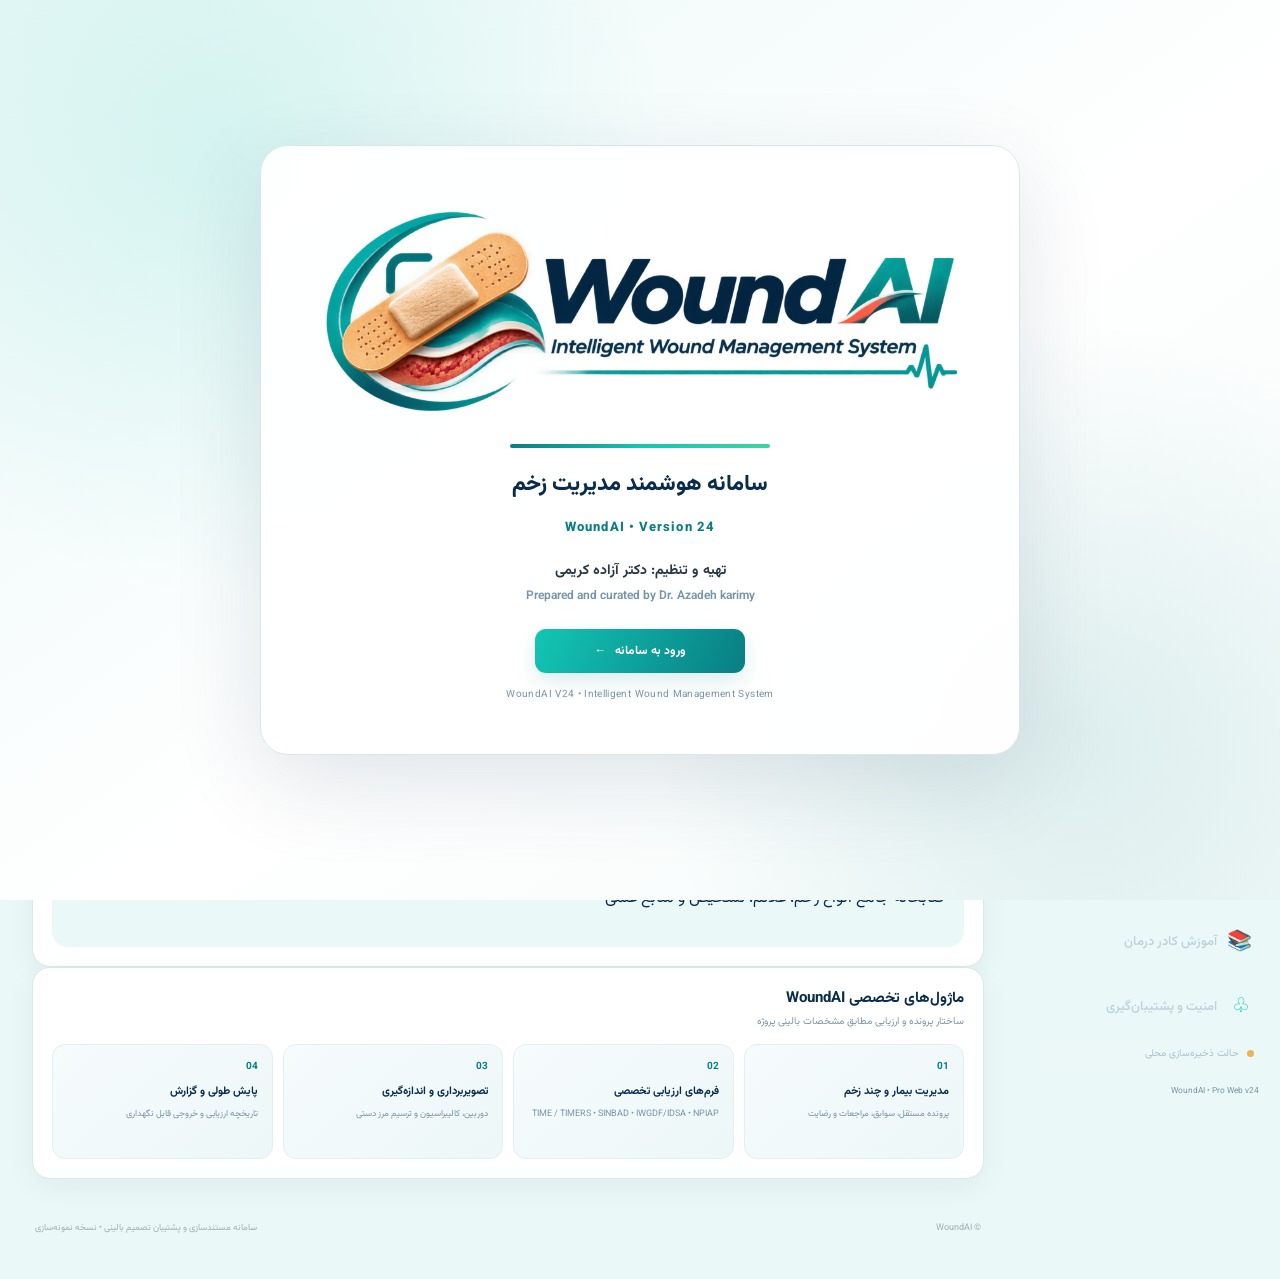
==== commit 40dbf6b2: "Add files via upload" ====
--- a/index.html
+++ b/index.html
@@ -13,19 +13,19 @@
     <img class="startup-logo" src="assets/woundai-logo-horizontal.png" alt="WoundAI — Intelligent Wound Management System">
     <div class="startup-divider"></div>
     <p class="startup-kicker" id="startupTitle">سامانه هوشمند مدیریت زخم</p>
-    <p class="startup-version" dir="ltr">WoundAI • Version 23</p>
+    <p class="startup-version" dir="ltr">WoundAI • Version 24</p>
     <div class="startup-credit">
       <strong>تهیه و تنظیم: دکتر آزاده کریمی</strong>
       <span dir="ltr">Prepared and curated by Dr. Azadeh karimy</span>
     </div>
     <button class="primary-btn startup-enter" id="enterWoundAI" type="button">ورود به سامانه <span aria-hidden="true">←</span></button>
-    <small class="startup-footnote">Intelligent Wound Management System</small>
+    <small class="startup-footnote">WoundAI V24 • Intelligent Wound Management System</small>
   </div>
 </div>
 
 <div class="app-shell" aria-hidden="true" inert>
 
-  <aside class="sidebar" id="sidebar">
+  <div class="sidebar-scrim" id="sidebarScrim" hidden></div><aside class="sidebar" id="sidebar">
     <div class="brand-card"><img src="assets/woundai-logo-horizontal.png" alt="WoundAI"><span class="brand-sub">سامانه هوشمند مدیریت زخم</span></div>
     <div class="workspace"><span class="workspace-dot"></span><div><b data-i18n="workspace">فضای کاری کلینیک</b><small id="workspaceName">مرکز پیش‌فرض</small></div></div>
     <nav class="nav-list" aria-label="ناوبری اصلی">
@@ -39,7 +39,7 @@
       <button class="nav-item" data-page="finaltest"><span>✓</span><b>آزمایش نهایی و نصب</b></button>
       <a class="nav-item" href="education.html" style="text-decoration:none"><span>📚</span><b>آموزش کادر درمان</b></a><button class="nav-item" data-page="security"><span>♧</span><b data-i18n="security">امنیت و پشتیبان‌گیری</b></button>
     </nav>
-    <div class="sidebar-bottom"><div class="local-status"><i></i><span data-i18n="localMode">حالت ذخیره‌سازی محلی</span></div><small>WoundAI • Pro Web v23</small></div>
+    <div class="sidebar-bottom"><div class="local-status"><i></i><span data-i18n="localMode">حالت ذخیره‌سازی محلی</span></div><small>WoundAI • Pro Web v24</small></div>
   </aside>
   <main class="main-area">
 <div class="workflow-ribbon" id="workflowRibbon" aria-label="مراحل گردش کار">
@@ -47,7 +47,7 @@
 </div>
 
     <header class="topbar">
-      <button class="icon-btn mobile-menu" id="menuBtn" aria-label="منو">☰</button>
+      <button class="icon-btn mobile-menu" id="menuBtn" aria-label="باز کردن منو" aria-expanded="false" aria-controls="sidebar">☰</button>
       <div class="top-title"><span class="eyebrow" data-i18n="clinicalWorkspace">CLINICAL WORKSPACE</span><h1 id="pageTitle">داشبورد</h1></div>
       <div class="top-actions"><span class="date-chip" id="todayLabel"></span><button class="lang-btn" id="langBtn">EN</button><button class="avatar logo-avatar" title="WoundAI"><img src="assets/woundai-logo-square.png" alt="WoundAI"></button></div>
     </header>
--- a/styles.css
+++ b/styles.css
@@ -507,3 +507,8 @@
 /* Version 23 modules */
 .v23-item{border:1px solid #d5e8e6;border-radius:12px;padding:14px;margin:10px 0;background:#f5fbfa;overflow-wrap:anywhere}.v23-item p{margin:7px 0}.v23-actions{display:flex;gap:8px;flex-wrap:wrap;margin-top:12px}.v23-actions button{border:1px solid #087e83;background:white;color:#092c4c;border-radius:9px;padding:8px;cursor:pointer}
 .v23-native-hidden{position:absolute!important;width:1px!important;height:1px!important;opacity:0!important;pointer-events:none!important}.v23-date-button{background:#fff;border:1px solid #9dbab9;border-radius:9px;padding:11px;color:#092c4c;cursor:pointer;text-align:right;width:100%}.v23-cal-pop{position:fixed;inset:auto 12px 16px auto;z-index:99999;width:min(360px,calc(100vw - 24px));max-height:80vh;overflow:auto;background:#fff;border:2px solid #087e83;border-radius:16px;box-shadow:0 10px 50px #092c4c55;padding:14px;direction:rtl}.v23-cal-pop[hidden]{display:none}.v23-cal-head{display:flex;align-items:center;justify-content:space-between;margin-bottom:12px}.v23-cal-pop button{border:1px solid #c9dedd;background:#f3fbfa;color:#092c4c;border-radius:8px;padding:8px;cursor:pointer}.v23-cal-grid{display:grid;grid-template-columns:repeat(7,minmax(0,1fr));gap:4px;text-align:center}.v23-cal-grid button{padding:8px 0}.v23-cal-grid button.selected{background:#087e83;color:#fff}
+
+/* V24 responsive layout */
+.sidebar-scrim[hidden]{display:none!important}
+@media(max-width:1100px){html,body{max-width:100%;overflow-x:clip}.app-shell{min-width:0;width:100%}.main-area{width:100%!important;max-width:100%!important;min-width:0;margin:0!important;padding:0 14px 22px!important;overflow-x:clip}.sidebar{position:fixed!important;inset:0 0 0 auto!important;width:min(290px,86vw)!important;z-index:81!important;transform:translateX(110%)!important;visibility:hidden;pointer-events:none;overflow-y:auto;transition:transform .25s}.sidebar.open{transform:translateX(0)!important;visibility:visible;pointer-events:auto}.sidebar-scrim:not([hidden]){display:block;position:fixed;inset:0;background:#031a2d99;z-index:80}.mobile-menu{display:inline-flex!important;align-items:center;justify-content:center;min-width:44px;min-height:44px}.top-title{min-width:0;flex:1}.page,.panel,.patient-card{min-width:0;max-width:100%}.patient-grid{grid-template-columns:repeat(auto-fit,minmax(min(100%,260px),1fr))}.modal-backdrop{padding:10px!important;overflow-y:auto}.modal{width:100%!important;max-width:min(680px,calc(100vw - 20px))!important;max-height:calc(100dvh - 20px)!important;overflow:auto;min-width:0}.modal .field,.modal input,.modal select,.modal textarea{min-width:0;max-width:100%;box-sizing:border-box}.workflow-ribbon{flex-wrap:nowrap;overflow-x:auto;justify-content:flex-start}}
+@media(max-width:760px){.modal{padding:16px!important}.modal .form-grid{grid-template-columns:minmax(0,1fr)!important}.modal .span-2{grid-column:auto!important}.modal-actions{position:sticky;bottom:-16px;background:white;padding:12px 0;z-index:2;flex-wrap:wrap}.modal-actions button{flex:1 1 130px;min-height:44px}.patient-grid,.dashboard-grid,.report-grid,.security-grid{grid-template-columns:minmax(0,1fr)!important}.card-actions{flex-wrap:wrap}.card-actions button{flex:1 1 42%;min-width:0;white-space:normal}}
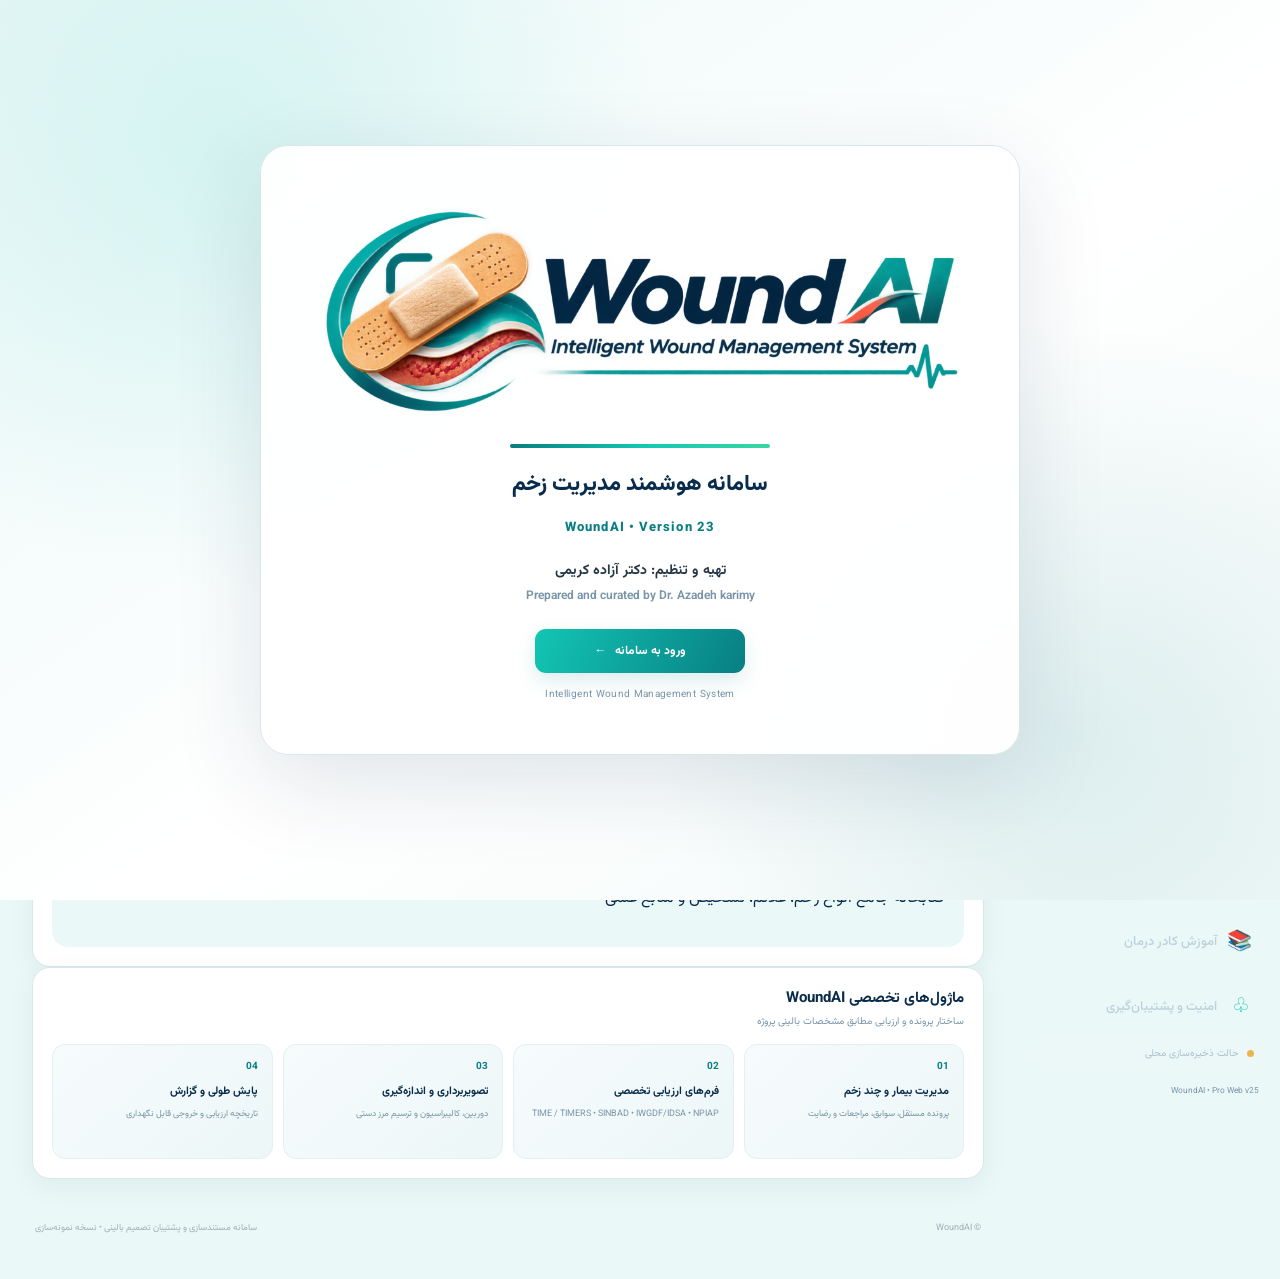
==== commit c5e0a755: "Add files via upload" ====
--- a/index.html
+++ b/index.html
@@ -3,7 +3,7 @@
 <head>
 <meta charset="utf-8"><meta name="viewport" content="width=device-width,initial-scale=1,viewport-fit=cover">
 <meta name="theme-color" content="#092C4C"><meta name="application-name" content="WoundAI"><meta name="description" content="WoundAI — سامانه هوشمند مستندسازی و مدیریت زخم">
-<link rel="manifest" href="manifest.webmanifest"><link rel="icon" href="assets/woundai-logo-square.png" type="image/png"><link rel="apple-touch-icon" href="assets/woundai-logo-square.png"><link rel="stylesheet" href="styles.css">
+<link rel="manifest" href="manifest.webmanifest"><link rel="icon" href="assets/woundai-icon-192.png" type="image/png"><link rel="apple-touch-icon" href="assets/woundai-icon-apple.png"><link rel="stylesheet" href="styles.css">
 <title>WoundAI | سامانه مدیریت زخم</title>
 </head>
 <body>
@@ -13,19 +13,19 @@
     <img class="startup-logo" src="assets/woundai-logo-horizontal.png" alt="WoundAI — Intelligent Wound Management System">
     <div class="startup-divider"></div>
     <p class="startup-kicker" id="startupTitle">سامانه هوشمند مدیریت زخم</p>
-    <p class="startup-version" dir="ltr">WoundAI • Version 24</p>
+    <p class="startup-version" dir="ltr">WoundAI • Version 23</p>
     <div class="startup-credit">
       <strong>تهیه و تنظیم: دکتر آزاده کریمی</strong>
       <span dir="ltr">Prepared and curated by Dr. Azadeh karimy</span>
     </div>
     <button class="primary-btn startup-enter" id="enterWoundAI" type="button">ورود به سامانه <span aria-hidden="true">←</span></button>
-    <small class="startup-footnote">WoundAI V24 • Intelligent Wound Management System</small>
+    <small class="startup-footnote">Intelligent Wound Management System</small>
   </div>
 </div>
 
 <div class="app-shell" aria-hidden="true" inert>
 
-  <div class="sidebar-scrim" id="sidebarScrim" hidden></div><aside class="sidebar" id="sidebar">
+  <aside class="sidebar" id="sidebar">
     <div class="brand-card"><img src="assets/woundai-logo-horizontal.png" alt="WoundAI"><span class="brand-sub">سامانه هوشمند مدیریت زخم</span></div>
     <div class="workspace"><span class="workspace-dot"></span><div><b data-i18n="workspace">فضای کاری کلینیک</b><small id="workspaceName">مرکز پیش‌فرض</small></div></div>
     <nav class="nav-list" aria-label="ناوبری اصلی">
@@ -39,7 +39,7 @@
       <button class="nav-item" data-page="finaltest"><span>✓</span><b>آزمایش نهایی و نصب</b></button>
       <a class="nav-item" href="education.html" style="text-decoration:none"><span>📚</span><b>آموزش کادر درمان</b></a><button class="nav-item" data-page="security"><span>♧</span><b data-i18n="security">امنیت و پشتیبان‌گیری</b></button>
     </nav>
-    <div class="sidebar-bottom"><div class="local-status"><i></i><span data-i18n="localMode">حالت ذخیره‌سازی محلی</span></div><small>WoundAI • Pro Web v24</small></div>
+    <div class="sidebar-bottom"><div class="local-status"><i></i><span data-i18n="localMode">حالت ذخیره‌سازی محلی</span></div><small>WoundAI • Pro Web v25</small></div>
   </aside>
   <main class="main-area">
 <div class="workflow-ribbon" id="workflowRibbon" aria-label="مراحل گردش کار">
@@ -47,7 +47,7 @@
 </div>
 
     <header class="topbar">
-      <button class="icon-btn mobile-menu" id="menuBtn" aria-label="باز کردن منو" aria-expanded="false" aria-controls="sidebar">☰</button>
+      <button class="icon-btn mobile-menu" id="menuBtn" aria-label="منو">☰</button>
       <div class="top-title"><span class="eyebrow" data-i18n="clinicalWorkspace">CLINICAL WORKSPACE</span><h1 id="pageTitle">داشبورد</h1></div>
       <div class="top-actions"><span class="date-chip" id="todayLabel"></span><button class="lang-btn" id="langBtn">EN</button><button class="avatar logo-avatar" title="WoundAI"><img src="assets/woundai-logo-square.png" alt="WoundAI"></button></div>
     </header>
--- a/styles.css
+++ b/styles.css
@@ -512,3 +512,15 @@
 .sidebar-scrim[hidden]{display:none!important}
 @media(max-width:1100px){html,body{max-width:100%;overflow-x:clip}.app-shell{min-width:0;width:100%}.main-area{width:100%!important;max-width:100%!important;min-width:0;margin:0!important;padding:0 14px 22px!important;overflow-x:clip}.sidebar{position:fixed!important;inset:0 0 0 auto!important;width:min(290px,86vw)!important;z-index:81!important;transform:translateX(110%)!important;visibility:hidden;pointer-events:none;overflow-y:auto;transition:transform .25s}.sidebar.open{transform:translateX(0)!important;visibility:visible;pointer-events:auto}.sidebar-scrim:not([hidden]){display:block;position:fixed;inset:0;background:#031a2d99;z-index:80}.mobile-menu{display:inline-flex!important;align-items:center;justify-content:center;min-width:44px;min-height:44px}.top-title{min-width:0;flex:1}.page,.panel,.patient-card{min-width:0;max-width:100%}.patient-grid{grid-template-columns:repeat(auto-fit,minmax(min(100%,260px),1fr))}.modal-backdrop{padding:10px!important;overflow-y:auto}.modal{width:100%!important;max-width:min(680px,calc(100vw - 20px))!important;max-height:calc(100dvh - 20px)!important;overflow:auto;min-width:0}.modal .field,.modal input,.modal select,.modal textarea{min-width:0;max-width:100%;box-sizing:border-box}.workflow-ribbon{flex-wrap:nowrap;overflow-x:auto;justify-content:flex-start}}
 @media(max-width:760px){.modal{padding:16px!important}.modal .form-grid{grid-template-columns:minmax(0,1fr)!important}.modal .span-2{grid-column:auto!important}.modal-actions{position:sticky;bottom:-16px;background:white;padding:12px 0;z-index:2;flex-wrap:wrap}.modal-actions button{flex:1 1 130px;min-height:44px}.patient-grid,.dashboard-grid,.report-grid,.security-grid{grid-template-columns:minmax(0,1fr)!important}.card-actions{flex-wrap:wrap}.card-actions button{flex:1 1 42%;min-width:0;white-space:normal}}
+
+/* V25: patient list remains single-column throughout tablet/mobile layouts.
+   All card actions remain inside their own card and wrap into readable rows. */
+@media (max-width:1100px){
+  .patient-grid{display:grid!important;grid-template-columns:minmax(0,1fr)!important;gap:14px!important;width:100%;max-width:100%}
+  .patient-card{min-width:0!important;width:100%;max-width:100%;overflow:hidden;box-sizing:border-box}
+  .patient-card-head,.patient-meta{min-width:0;flex-wrap:wrap}
+  .patient-card h3,.patient-card p{overflow-wrap:anywhere}
+  .patient-card .card-actions{display:grid!important;grid-template-columns:repeat(2,minmax(0,1fr));gap:8px;width:100%;max-width:100%;box-sizing:border-box}
+  .patient-card .card-actions button{min-width:0!important;width:100%;max-width:100%;white-space:normal;overflow-wrap:anywhere;min-height:44px;padding:10px 7px;box-sizing:border-box}
+}
+@media(max-width:360px){.patient-card .card-actions{grid-template-columns:minmax(0,1fr)}}
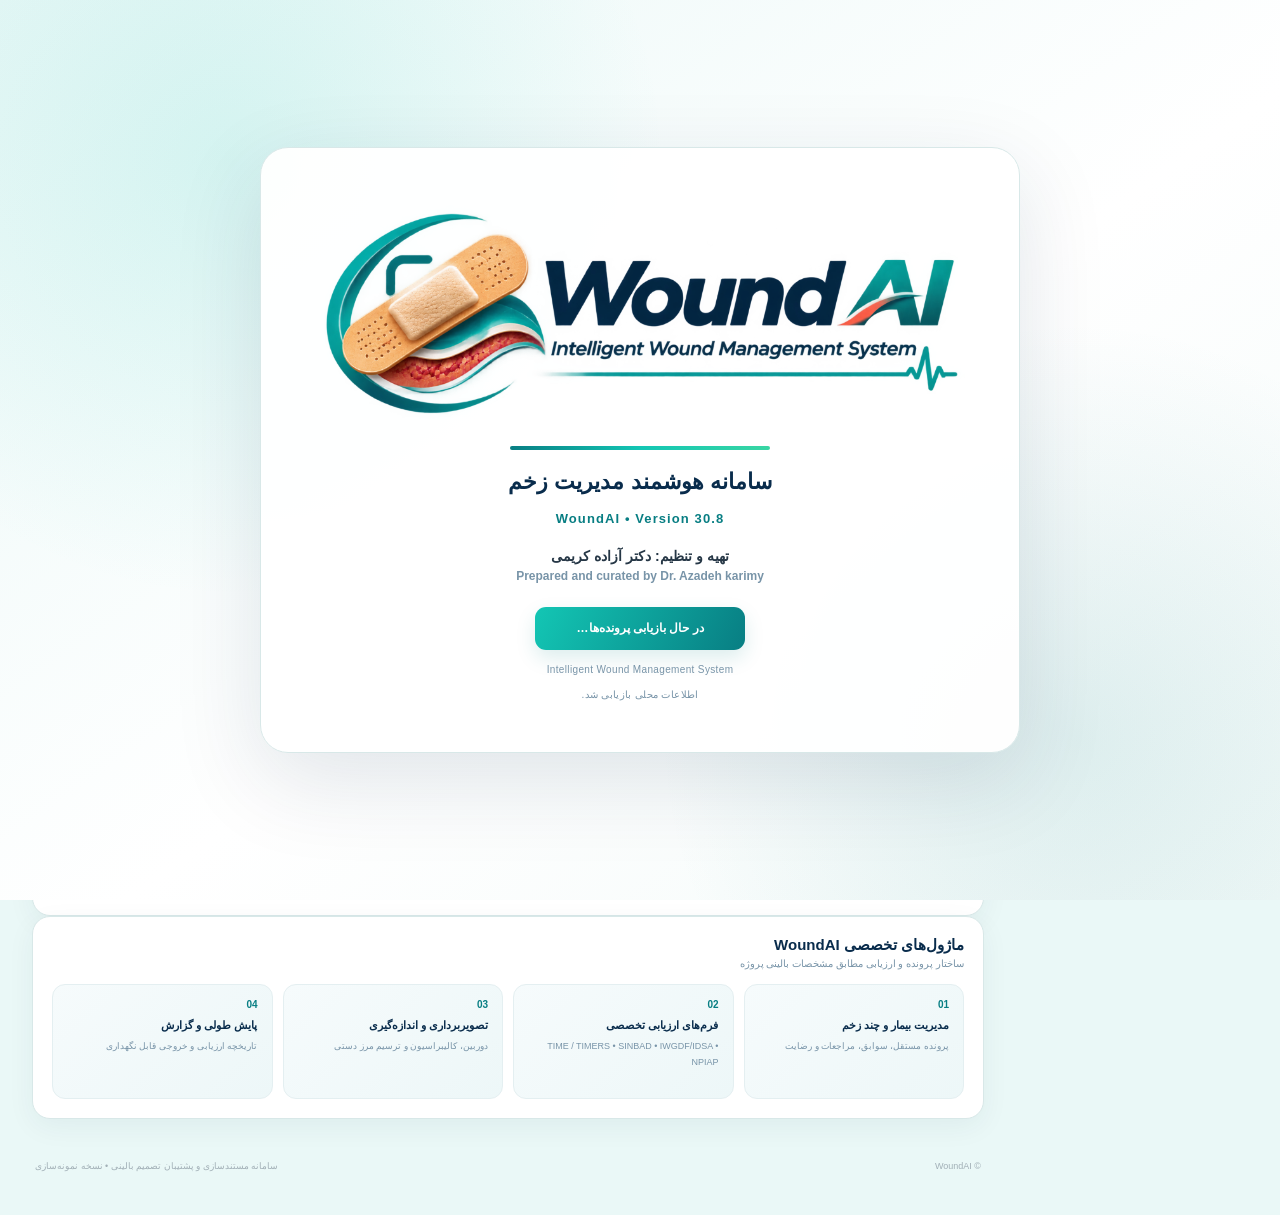
==== commit f8e0f43e: "Add files via upload" ====
--- a/index.html
+++ b/index.html
@@ -2,6 +2,7 @@
 <html lang="fa" dir="rtl">
 <head>
 <meta charset="utf-8"><meta name="viewport" content="width=device-width,initial-scale=1,viewport-fit=cover">
+<meta http-equiv="Content-Security-Policy" content="default-src 'self'; script-src 'self'; style-src 'self' 'unsafe-inline'; img-src 'self' data: blob:; media-src 'self' blob:; connect-src 'self' https: http://localhost:8000 http://127.0.0.1:8000; font-src 'self' data:; worker-src 'self' blob:; manifest-src 'self'; object-src 'none'; base-uri 'self'; form-action 'self'">
 <meta name="theme-color" content="#092C4C"><meta name="application-name" content="WoundAI"><meta name="description" content="WoundAI — سامانه هوشمند مستندسازی و مدیریت زخم">
 <link rel="manifest" href="manifest.webmanifest"><link rel="icon" href="assets/woundai-icon-192.png" type="image/png"><link rel="apple-touch-icon" href="assets/woundai-icon-apple.png"><link rel="stylesheet" href="styles.css">
 <title>WoundAI | سامانه مدیریت زخم</title>
@@ -13,13 +14,14 @@
     <img class="startup-logo" src="assets/woundai-logo-horizontal.png" alt="WoundAI — Intelligent Wound Management System">
     <div class="startup-divider"></div>
     <p class="startup-kicker" id="startupTitle">سامانه هوشمند مدیریت زخم</p>
-    <p class="startup-version" dir="ltr">WoundAI • Version 23</p>
+    <p class="startup-version" dir="ltr">WoundAI • Version 30.8</p>
     <div class="startup-credit">
       <strong>تهیه و تنظیم: دکتر آزاده کریمی</strong>
       <span dir="ltr">Prepared and curated by Dr. Azadeh karimy</span>
     </div>
     <button class="primary-btn startup-enter" id="enterWoundAI" type="button">ورود به سامانه <span aria-hidden="true">←</span></button>
     <small class="startup-footnote">Intelligent Wound Management System</small>
+    <small id="localDbBootStatus" class="startup-footnote" role="status" aria-live="polite">در حال بررسی ذخیره‌سازی محلی…</small>
   </div>
 </div>
 
@@ -38,16 +40,20 @@
       <button class="nav-item" data-page="clinicalalerts"><span>⚕</span><b data-i18n="clinicalalerts">هشدارهای بالینی</b></button><button class="nav-item" data-page="appointments"><span>▦</span><b data-i18n="appointments">مراجعات و یادآوری‌ها</b></button><button class="nav-item" data-page="reports"><span>▤</span><b data-i18n="reports">گزارش‌ها</b></button>
       <button class="nav-item" data-page="finaltest"><span>✓</span><b>آزمایش نهایی و نصب</b></button>
       <a class="nav-item" href="education.html" style="text-decoration:none"><span>📚</span><b>آموزش کادر درمان</b></a><button class="nav-item" data-page="security"><span>♧</span><b data-i18n="security">امنیت و پشتیبان‌گیری</b></button>
+      <button class="nav-item" data-page="crm"><span>♡</span><b>CRM | ارتباط با بیماران</b></button>
+      <button class="nav-item" data-page="trm"><span>⚙</span><b>TRM | مدیریت منابع تیم</b></button>
+      <button class="nav-item" data-page="tissueapi"><span>🧬</span><b>تحلیل بافت زخم | API</b></button>
     </nav>
-    <div class="sidebar-bottom"><div class="local-status"><i></i><span data-i18n="localMode">حالت ذخیره‌سازی محلی</span></div><small>WoundAI • Pro Web v25</small></div>
+    <div class="sidebar-bottom"><div class="local-status"><i></i><span data-i18n="localMode">حالت ذخیره‌سازی محلی</span></div><small>WoundAI • Pro Web v30.8</small></div>
   </aside>
+  <button class="sidebar-scrim" id="sidebarScrim" type="button" aria-label="بستن منوی کناری" hidden></button>
   <main class="main-area">
 <div class="workflow-ribbon" id="workflowRibbon" aria-label="مراحل گردش کار">
   <span>۱. بیمار</span><i>←</i><span>۲. زخم</span><i>←</i><span>۳. تصویر</span><i>←</i><span>۴. ارزیابی</span><i>←</i><span>۵. برنامه مراقبتی</span><i>←</i><span>۶. گزارش</span>
 </div>
 
     <header class="topbar">
-      <button class="icon-btn mobile-menu" id="menuBtn" aria-label="منو">☰</button>
+      <button class="icon-btn mobile-menu" id="menuBtn" aria-expanded="false" aria-controls="sidebar" aria-label="منو">☰</button>
       <div class="top-title"><span class="eyebrow" data-i18n="clinicalWorkspace">CLINICAL WORKSPACE</span><h1 id="pageTitle">داشبورد</h1></div>
       <div class="top-actions"><span class="date-chip" id="todayLabel"></span><button class="lang-btn" id="langBtn">EN</button><button class="avatar logo-avatar" title="WoundAI"><img src="assets/woundai-logo-square.png" alt="WoundAI"></button></div>
     </header>
@@ -63,10 +69,26 @@
 <section id="page-appointments" class="page"><div class="page-heading"><div><h2 data-i18n="appointments">مراجعات و یادآوری‌ها</h2><p class="muted" data-i18n="reminderNotice">یادآوری‌ها هنگام باز بودن برنامه بررسی می‌شوند؛ اعلان پس‌زمینه فعال نیست.</p></div></div><section class="panel"><h3 data-i18n="scheduleVisit">ثبت نوبت پیگیری</h3><form id="v23AppointmentForm"><div class="form-grid"><div class="field"><label data-i18n="patient">بیمار</label><select id="v23Patient" required></select></div><div class="field"><label data-i18n="wound">زخم</label><select id="v23Wound" required></select></div><div class="field"><label data-i18n="dueDate">تاریخ مراجعه</label><input id="v23Due" type="date" required></div><div class="field"><label data-i18n="remindDays">یادآوری چند روز قبل</label><select id="v23Lead"><option value="1">1</option><option value="2">2</option><option value="3">3</option></select></div><div class="field span-2"><label data-i18n="notes">توضیحات</label><input id="v23Notes" maxlength="300"></div></div><button class="primary-btn" type="submit" data-i18n="saveVisit">ذخیره نوبت</button></form></section><section class="panel"><div id="v23AppointmentList"></div></section></section>
 <section id="page-patients" class="page"><div class="page-heading"><div><p class="eyebrow teal" data-i18n="records">RECORDS</p><h2 data-i18n="patientDirectory">فهرست بیماران</h2><p class="muted" data-i18n="patientDirectoryDesc">پرونده‌ها را جست‌وجو و مدیریت کنید.</p></div><button class="primary-btn" id="addPatientBtn">＋ <span data-i18n="newPatient">ثبت بیمار جدید</span></button></div><div class="toolbar"><input id="patientSearch" class="search-input" placeholder="جست‌وجو با نام یا کد پرونده…"><select id="patientFilter"><option value="all" data-i18n="allRecords">همه پرونده‌ها</option><option value="active" data-i18n="active">فعال</option><option value="archived" data-i18n="archived">بایگانی‌شده</option></select></div><div id="patientList" class="patient-grid"></div></section>
     <section id="page-clinical" class="page"><div class="clinical-scope-note"><b>ارزیابی بالینی و طبقه‌بندی</b><span>اطلاعات را بر اساس معاینه و مستندات ثبت کنید. سامانه بر اساس داده‌های ثبت‌شده، پیشنهادهای مشروط و ارجاع‌دار تولید می‌کند؛ این پیشنهادها نسخه یا تشخیص خودکار نیستند و بازبینی متخصص الزامی است.</span></div><div class="page-heading"><div><p class="eyebrow teal">CLINICAL ASSESSMENT</p><h2 data-i18n="clinicalTitle">ارزیابی بالینی زخم</h2><p class="muted" data-i18n="clinicalDesc">اطلاعات مشاهده‌شده و گزارش‌شده را جداگانه ثبت کنید؛ طبقه‌بندی فقط با داده کافی انجام می‌شود.</p></div></div>
-      <section class="panel"><div class="form-grid"><div class="field"><label data-i18n="patientWound">بیمار / زخم</label><select id="assessmentWound"></select></div><div class="field"><label data-i18n="assessor">نام ارزیاب</label><input id="assessorName" placeholder="نام یا شناسه حرفه‌ای"></div><div class="field"><label data-i18n="etiology">اتیولوژی زخم</label><select id="aEtiology"><option value="diabetic">زخم پای دیابتی</option><option value="pressure">زخم فشاری</option><option value="venous">زخم وریدی</option><option value="arterial">زخم شریانی</option><option value="surgical">جراحی</option><option value="traumatic">تروماتیک</option><option value="burn">سوختگی</option><option value="mixed">مختلط</option><option value="unknown">نامشخص</option></select></div><div class="field"><label data-i18n="pain">درد (۰ تا ۱۰)</label><input id="aPain" type="number" min="0" max="10"></div><div class="field"><label data-i18n="temperature">دما (°C)</label><input id="aTemp" type="number" step="0.1"></div><div class="field"><label data-i18n="heartRate">ضربان قلب (در دقیقه)</label><input id="aHR" type="number"></div><div class="field"><label>فشار خون (mmHg)</label><input id="aBP" placeholder="مثلاً 120/80"></div><div class="field"><label>تعداد تنفس (در دقیقه)</label><input id="aRR" type="number" min="0"></div><div class="field"><label>اشباع اکسیژن (٪)</label><input id="aSpO2" type="number" min="0" max="100"></div><div class="field"><label data-i18n="length">طول (cm)</label><input id="aLength" type="number" min="0" step="0.1"></div><div class="field"><label data-i18n="width">عرض (cm)</label><input id="aWidth" type="number" min="0" step="0.1"></div><div class="field"><label data-i18n="depth">عمق (mm) — روش بالینی</label><input id="aDepth" type="number" min="0" step="0.1"></div><div class="field"><label data-i18n="depthMethod">روش ثبت عمق</label><select id="aDepthMethod"><option value="probe">پروب/خط‌کش استریل توسط فرد مجاز</option><option value="visual">ارزیابی بالینی دیداری</option><option value="unknown">نامشخص</option></select></div>
+      <section class="panel"><div class="form-grid"><div class="field"><label data-i18n="patientWound">بیمار / زخم</label><select id="assessmentWound"></select></div><div class="field"><label data-i18n="assessor">نام ارزیاب</label><input id="assessorName" placeholder="نام یا شناسه حرفه‌ای"></div><div class="field"><label for="aAssessmentLocation">محل ارائه خدمت / واحد</label><input id="aAssessmentLocation" maxlength="120" placeholder="مثلاً کلینیک زخم / اتاق پانسمان"></div><div class="field"><label data-i18n="etiology">اتیولوژی زخم</label><select id="aEtiology"><option value="diabetic">زخم پای دیابتی</option><option value="pressure">زخم فشاری</option><option value="venous">زخم وریدی</option><option value="arterial">زخم شریانی</option><option value="surgical">جراحی</option><option value="traumatic">تروماتیک</option><option value="burn">سوختگی</option><option value="mixed">مختلط</option><option value="unknown">نامشخص</option></select></div><div class="field"><label data-i18n="pain">درد (۰ تا ۱۰)</label><input id="aPain" type="number" min="0" max="10"></div><div class="field"><label data-i18n="temperature">دما (°C)</label><input id="aTemp" type="number" step="0.1"></div><div class="field"><label data-i18n="heartRate">ضربان قلب (در دقیقه)</label><input id="aHR" type="number"></div><div class="field"><label>فشار خون (mmHg)</label><input id="aBP" placeholder="مثلاً 120/80"></div><div class="field"><label>تعداد تنفس (در دقیقه)</label><input id="aRR" type="number" min="0"></div><div class="field"><label>اشباع اکسیژن (٪)</label><input id="aSpO2" type="number" min="0" max="100"></div><div class="field"><label data-i18n="length">طول (cm)</label><input id="aLength" type="number" min="0" step="0.1"></div><div class="field"><label data-i18n="width">عرض (cm)</label><input id="aWidth" type="number" min="0" step="0.1"></div><div class="field"><label data-i18n="depth">عمق (mm) — روش بالینی</label><input id="aDepth" type="number" min="0" step="0.1"></div><div class="field"><label data-i18n="depthMethod">روش ثبت عمق</label><select id="aDepthMethod"><option value="probe">پروب/خط‌کش استریل توسط فرد مجاز</option><option value="visual">ارزیابی بالینی دیداری</option><option value="unknown">نامشخص</option></select></div>
       <div class="field"><label data-i18n="exudate">مقدار ترشح</label><select id="aExudate"><option value="none">بدون</option><option value="low">کم</option><option value="moderate">متوسط</option><option value="high">زیاد</option><option value="unknown">نامشخص</option></select></div><div class="field"><label data-i18n="exudateType">نوع ترشح</label><select id="aExudateType"><option>سروزی</option><option>خونی</option><option>چرکی</option><option>مختلط</option><option>نامشخص</option></select></div>
       <div class="field span-2"><label data-i18n="tissuePercent">درصد اجزای بستر زخم (جمع حداکثر ۱۰۰٪)</label><div class="form-grid"><input id="tGran" type="number" min="0" max="100" placeholder="گرانولاسیون %"><input id="tSlough" type="number" min="0" max="100" placeholder="اسلاف %"><input id="tNecrosis" type="number" min="0" max="100" placeholder="نکروز %"><input id="tEpi" type="number" min="0" max="100" placeholder="اپی‌تلیال %"></div><small id="tissueTotal" class="micro-note">مجموع: ۰٪</small></div>
       <div class="field span-2"><label data-i18n="localSigns">نشانه‌های موضعی عفونت / التهاب</label><div class="check-grid"><label><input type="checkbox" id="sRed"> اریتم</label><label><input type="checkbox" id="sWarm"> گرمی</label><label><input type="checkbox" id="sSwelling"> تورم / سفتی</label><label><input type="checkbox" id="sPain"> درد جدید یا فزاینده</label><label><input type="checkbox" id="sPus"> ترشح چرکی</label><label><input type="checkbox" id="sOdor"> بوی نامطبوع</label></div></div>
+      <div class="field"><label for="aErythemaExtent">گسترش اریتم از لبه زخم (cm؛ در صورت اندازه‌گیری)</label><input id="aErythemaExtent" type="number" min="0" max="100" step="0.1" placeholder="ثبت مقدار اندازه‌گیری‌شده"></div>
+      <section class="clinical-red-flags panel span-2" aria-labelledby="clinicalRedFlagTitle">
+        <div class="clinical-red-flag-head"><b id="clinicalRedFlagTitle">علائم هشدار ارجاع فوری</b><small>فقط در صورت مشاهده/شک بالینی توسط ارزیاب انتخاب کنید؛ این بخش تشخیص خودکار نیست.</small></div>
+        <div class="check-grid">
+          <label><input type="checkbox" id="redFlagSepsis"> شک به سپسیس / بدحالی سیستمیک</label>
+          <label><input type="checkbox" id="redFlagNecrotizing"> شک به عفونت نکروزان</label>
+          <label><input type="checkbox" id="redFlagGas"> گاز بافتی</label>
+          <label><input type="checkbox" id="redFlagDeepAbscess"> شک به آبسه عمقی</label>
+          <label><input type="checkbox" id="redFlagGangrene"> گانگرن</label>
+          <label><input type="checkbox" id="redFlagAcuteIschemia"> شک به ایسکمی حاد اندام</label>
+          <label><input type="checkbox" id="redFlagDisproportionatePain"> درد نامتناسب</label>
+          <label><input type="checkbox" id="redFlagRapidProgression"> نکروز / تخریب سریعاً پیشرونده</label>
+          <label><input type="checkbox" id="redFlagSystemicDeterioration"> افت وضعیت عمومی / ناپایداری همودینامیک</label>
+        </div>
+        <div id="clinicalRedFlagStatus" class="clinical-red-flag-status" role="alert" aria-live="assertive" hidden></div>
+      </section>
       <div class="field"><label data-i18n="infectionSeverity">شدت عفونت (ارزیابی بالینی)</label><select id="aInfection"><option value="unknown">قابل تعیین نیست</option><option value="uninfected">غیرعفونی</option><option value="mild">خفیف</option><option value="moderate">متوسط</option><option value="severe">شدید</option></select></div><div class="field"><label data-i18n="npiapStage">مرحله آسیب فشاری (در صورت کاربرد)</label><select id="aNpiap"><option value="na">کاربرد ندارد / نامشخص</option><option>Stage 1</option><option>Stage 2</option><option>Stage 3</option><option>Stage 4</option><option>Unstageable</option><option>Deep Tissue Pressure Injury</option></select></div><div class="field"><label>Wagner — گرید زخم پای دیابتی</label><select id="aWagner"><option value="">انتخاب نشده</option><option value="0">۰</option><option value="1">۱</option><option value="2">۲</option><option value="3">۳</option><option value="4">۴</option><option value="5">۵</option></select></div><div class="field"><label>University of Texas — Grade</label><select id="aUTGrade"><option value="">انتخاب نشده</option><option>0</option><option>1</option><option>2</option><option>3</option></select></div><div class="field"><label>University of Texas — Stage</label><select id="aUTStage"><option value="">انتخاب نشده</option><option value="A">A — بدون عفونت/ایسکمی</option><option value="B">B — عفونت</option><option value="C">C — ایسکمی</option><option value="D">D — عفونت و ایسکمی</option></select></div><div class="field"><label>WIfI — Wound grade</label><select id="wWound"><option value="">انتخاب نشده</option><option>0</option><option>1</option><option>2</option><option>3</option></select></div><div class="field"><label>WIfI — Ischemia grade</label><select id="wIschemia"><option value="">انتخاب نشده</option><option>0</option><option>1</option><option>2</option><option>3</option></select></div><div class="field"><label>WIfI — Foot Infection grade</label><select id="wInfection"><option value="">انتخاب نشده</option><option>0</option><option>1</option><option>2</option><option>3</option></select></div>
       <div class="field span-2 guideline-inputs">
  <div class="guideline-input-heading"><span class="eyebrow teal">GUIDELINE-DRIVEN DATA</span><b>اطلاعات تکمیلی برای پیشنهادهای مبتنی بر راهنما</b><small>هر مورد را فقط در صورت اندازه‌گیری یا ارزیابی معتبر ثبت کنید؛ خانه خالی به معنی طبیعی بودن نیست.</small></div>
@@ -84,7 +106,7 @@
 </div>
 <div class="field span-2"><label data-i18n="timeFramework">چارچوب TIME / TIMERS — یادداشت ساختاریافته</label><div class="form-grid"><textarea id="timeT" placeholder="Tissue — بافت"></textarea><textarea id="timeI" placeholder="Infection / Inflammation — عفونت / التهاب"></textarea><textarea id="timeM" placeholder="Moisture — رطوبت"></textarea><textarea id="timeE" placeholder="Edge — لبه"></textarea></div></div>
       <div class="field"><label>Probe-to-bone (در صورت انجام)</label><select id="aPTB"><option value="">ثبت نشده</option><option value="negative">منفی</option><option value="positive">مثبت</option><option value="not-done">انجام نشده</option></select></div><div class="field"><label>آزمایش‌های مرتبط (خلاصه)</label><input id="aLabs" placeholder="CBC, CRP, ESR, HbA1c ..."></div><div class="field span-2"><label>کشت / میکروبیولوژی (نوع نمونه و نتیجه ثبت‌شده)</label><textarea id="aCulture" rows="2"></textarea></div><div class="field span-2"><label>مداخلات / پانسمان / offloading / دبریدمان انجام‌شده</label><textarea id="aTreatment" rows="2"></textarea></div><div class="field span-2"><label data-i18n="clinicalNotes">یادداشت ارزیاب / آزمایش‌ها / درمان‌های انجام‌شده</label><textarea id="aNotes" rows="3"></textarea></div><div class="field"><label data-i18n="followupDate">تاریخ پیگیری پیشنهادی</label><input id="aFollowup" type="date"></div><div class="field"><label data-i18n="sinbadSite">SINBAD — محل (Site)</label><select id="sinSite"><option value="">انتخاب نشده</option><option value="0">Forefoot</option><option value="1">Midfoot / hindfoot</option></select></div><div class="field"><label>SINBAD — Ischaemia</label><select id="sinIsch"><option value="">انتخاب نشده</option><option value="0">No</option><option value="1">Yes</option></select></div><div class="field"><label>SINBAD — Neuropathy</label><select id="sinNeuro"><option value="">انتخاب نشده</option><option value="0">No</option><option value="1">Yes</option></select></div><div class="field"><label>SINBAD — Bacterial infection</label><select id="sinInfect"><option value="">انتخاب نشده</option><option value="0">No</option><option value="1">Yes</option></select></div><div class="field"><label>SINBAD — Area</label><select id="sinArea"><option value="">انتخاب نشده</option><option value="0">کمتر از ۱ cm²</option><option value="1">۱ cm² یا بیشتر</option></select></div><div class="field"><label>SINBAD — Depth</label><select id="sinDepth"><option value="">انتخاب نشده</option><option value="0">سطحی</option><option value="1">عمقی</option></select></div></div>
-      <div class="classification-result" id="sinbadResult">SINBAD: قابل محاسبه نیست — همه مؤلفه‌های ضروری را تکمیل کنید.</div><div class="field span-2"><label>ابزارهای تکمیلی ارزیابی (ثبت داده خام؛ امتیازدهی نهایی نیازمند نسخه و تأیید مرکز)</label><div class="classification-result">PUSH: ثبت روند ترمیم؛ BWAT: ارزیابی ساختاریافته بستر و اطراف زخم؛ IWGDF/IDSA: شدت عفونت بر پایه معاینه بالینی. محاسبه خودکار تا زمان تأیید نسخه رسمی/مجوز فعال نیست.</div></div><div class="field"><label>PUSH — مساحت زخم (طبقه‌بندی خام)</label><select id="pushArea"><option value="">ثبت نشده</option><option value="0">۰ cm² (بسته)</option><option value="1">کمتر از ۰٫۳ cm²</option><option value="2">۰٫۳ تا ۰٫۶ cm²</option><option value="3">۰٫۷ تا ۱٫۰ cm²</option><option value="4">۱٫۱ تا ۲٫۰ cm²</option><option value="5">۲٫۱ تا ۳٫۰ cm²</option><option value="6">۳٫۱ تا ۴٫۰ cm²</option><option value="7">۴٫۱ تا ۸٫۰ cm²</option><option value="8">۸٫۱ تا ۱۲٫۰ cm²</option><option value="9">۱۲٫۱ تا ۲۴٫۰ cm²</option><option value="10">بیشتر از ۲۴ cm²</option></select></div><div class="field"><label>PUSH — مقدار ترشح (خام)</label><select id="pushExudate"><option value="">ثبت نشده</option><option>بدون</option><option>کم</option><option>متوسط</option><option>زیاد</option></select></div><div class="field"><label>PUSH — نوع بافت (خام)</label><select id="pushTissue"><option value="">ثبت نشده</option><option>بسته</option><option>اپی‌تلیال</option><option>گرانوله</option><option>اسلاف</option><option>نکروتیک</option></select></div><div class="field span-2"><label>BWAT — مشاهدات ساختاریافته (۱ تا ۵؛ بدون محاسبه نمره کل در این نسخه)</label><div class="form-grid"><div class="field"><label>اندازه</label><select id="bwat1"><option value="">ثبت نشده</option><option value="1">۱</option><option value="2">۲</option><option value="3">۳</option><option value="4">۴</option><option value="5">۵</option></select></div><div class="field"><label>عمق</label><select id="bwat2"><option value="">ثبت نشده</option><option value="1">۱</option><option value="2">۲</option><option value="3">۳</option><option value="4">۴</option><option value="5">۵</option></select></div><div class="field"><label>لبه‌ها</label><select id="bwat3"><option value="">ثبت نشده</option><option value="1">۱</option><option value="2">۲</option><option value="3">۳</option><option value="4">۴</option><option value="5">۵</option></select></div><div class="field"><label>جداشدگی</label><select id="bwat4"><option value="">ثبت نشده</option><option value="1">۱</option><option value="2">۲</option><option value="3">۳</option><option value="4">۴</option><option value="5">۵</option></select></div><div class="field"><label>نوع بافت نکروتیک</label><select id="bwat5"><option value="">ثبت نشده</option><option value="1">۱</option><option value="2">۲</option><option value="3">۳</option><option value="4">۴</option><option value="5">۵</option></select></div><div class="field"><label>مقدار بافت نکروتیک</label><select id="bwat6"><option value="">ثبت نشده</option><option value="1">۱</option><option value="2">۲</option><option value="3">۳</option><option value="4">۴</option><option value="5">۵</option></select></div><div class="field"><label>نوع ترشح</label><select id="bwat7"><option value="">ثبت نشده</option><option value="1">۱</option><option value="2">۲</option><option value="3">۳</option><option value="4">۴</option><option value="5">۵</option></select></div><div class="field"><label>مقدار ترشح</label><select id="bwat8"><option value="">ثبت نشده</option><option value="1">۱</option><option value="2">۲</option><option value="3">۳</option><option value="4">۴</option><option value="5">۵</option></select></div><div class="field"><label>رنگ پوست اطراف</label><select id="bwat9"><option value="">ثبت نشده</option><option value="1">۱</option><option value="2">۲</option><option value="3">۳</option><option value="4">۴</option><option value="5">۵</option></select></div><div class="field"><label>ادم محیطی</label><select id="bwat10"><option value="">ثبت نشده</option><option value="1">۱</option><option value="2">۲</option><option value="3">۳</option><option value="4">۴</option><option value="5">۵</option></select></div><div class="field"><label>سفتی بافت محیطی</label><select id="bwat11"><option value="">ثبت نشده</option><option value="1">۱</option><option value="2">۲</option><option value="3">۳</option><option value="4">۴</option><option value="5">۵</option></select></div><div class="field"><label>بافت گرانولاسیون</label><select id="bwat12"><option value="">ثبت نشده</option><option value="1">۱</option><option value="2">۲</option><option value="3">۳</option><option value="4">۴</option><option value="5">۵</option></select></div><div class="field"><label>اپی‌تلیالیزاسیون</label><select id="bwat13"><option value="">ثبت نشده</option><option value="1">۱</option><option value="2">۲</option><option value="3">۳</option><option value="4">۴</option><option value="5">۵</option></select></div></div></div><section class="clinical-output panel" id="clinicalDecisionPanel">
+      <div class="classification-result" id="sinbadResult">SINBAD: قابل محاسبه نیست — همه مؤلفه‌های ضروری را تکمیل کنید.</div><div class="field span-2"><label>ابزارهای تکمیلی ارزیابی (ثبت داده خام؛ امتیازدهی نهایی نیازمند نسخه و تأیید مرکز)</label><div class="classification-result">PUSH: ثبت روند ترمیم؛ BWAT: ارزیابی ساختاریافته بستر و اطراف زخم؛ IWGDF/IDSA: شدت عفونت بر پایه معاینه بالینی. محاسبه خودکار تا زمان تأیید نسخه رسمی/مجوز فعال نیست.</div></div><div class="field"><label>PUSH — مساحت زخم (طبقه‌بندی خام)</label><select id="pushArea"><option value="">ثبت نشده</option><option value="0">۰ cm² (بسته)</option><option value="1">کمتر از ۰٫۳ cm²</option><option value="2">۰٫۳ تا ۰٫۶ cm²</option><option value="3">۰٫۷ تا ۱٫۰ cm²</option><option value="4">۱٫۱ تا ۲٫۰ cm²</option><option value="5">۲٫۱ تا ۳٫۰ cm²</option><option value="6">۳٫۱ تا ۴٫۰ cm²</option><option value="7">۴٫۱ تا ۸٫۰ cm²</option><option value="8">۸٫۱ تا ۱۲٫۰ cm²</option><option value="9">۱۲٫۱ تا ۲۴٫۰ cm²</option><option value="10">بیشتر از ۲۴ cm²</option></select></div><div class="field"><label>PUSH — مقدار ترشح (خام)</label><select id="pushExudate"><option value="">ثبت نشده</option><option value="0">بدون</option><option value="1">کم</option><option value="2">متوسط</option><option value="3">زیاد</option></select></div><div class="field"><label>PUSH — نوع بافت (خام)</label><select id="pushTissue"><option value="">ثبت نشده</option><option value="0">بسته</option><option value="1">اپی‌تلیال</option><option value="2">گرانوله</option><option value="3">اسلاف</option><option value="4">نکروتیک</option></select></div><div class="field span-2"><label>BWAT — ۱۳ مشاهده امتیازدار (۱ تا ۵؛ ثبت داده خام؛ مجموع غیرفعال تا تأیید نسخه کامل و مجوز)</label><div class="form-grid"><div class="field"><label>اندازه</label><select id="bwat1"><option value="">ثبت نشده</option><option value="1">۱</option><option value="2">۲</option><option value="3">۳</option><option value="4">۴</option><option value="5">۵</option></select></div><div class="field"><label>عمق</label><select id="bwat2"><option value="">ثبت نشده</option><option value="1">۱</option><option value="2">۲</option><option value="3">۳</option><option value="4">۴</option><option value="5">۵</option></select></div><div class="field"><label>لبه‌ها</label><select id="bwat3"><option value="">ثبت نشده</option><option value="1">۱</option><option value="2">۲</option><option value="3">۳</option><option value="4">۴</option><option value="5">۵</option></select></div><div class="field"><label>جداشدگی</label><select id="bwat4"><option value="">ثبت نشده</option><option value="1">۱</option><option value="2">۲</option><option value="3">۳</option><option value="4">۴</option><option value="5">۵</option></select></div><div class="field"><label>نوع بافت نکروتیک</label><select id="bwat5"><option value="">ثبت نشده</option><option value="1">۱</option><option value="2">۲</option><option value="3">۳</option><option value="4">۴</option><option value="5">۵</option></select></div><div class="field"><label>مقدار بافت نکروتیک</label><select id="bwat6"><option value="">ثبت نشده</option><option value="1">۱</option><option value="2">۲</option><option value="3">۳</option><option value="4">۴</option><option value="5">۵</option></select></div><div class="field"><label>نوع ترشح</label><select id="bwat7"><option value="">ثبت نشده</option><option value="1">۱</option><option value="2">۲</option><option value="3">۳</option><option value="4">۴</option><option value="5">۵</option></select></div><div class="field"><label>مقدار ترشح</label><select id="bwat8"><option value="">ثبت نشده</option><option value="1">۱</option><option value="2">۲</option><option value="3">۳</option><option value="4">۴</option><option value="5">۵</option></select></div><div class="field"><label>رنگ پوست اطراف</label><select id="bwat9"><option value="">ثبت نشده</option><option value="1">۱</option><option value="2">۲</option><option value="3">۳</option><option value="4">۴</option><option value="5">۵</option></select></div><div class="field"><label>ادم محیطی</label><select id="bwat10"><option value="">ثبت نشده</option><option value="1">۱</option><option value="2">۲</option><option value="3">۳</option><option value="4">۴</option><option value="5">۵</option></select></div><div class="field"><label>سفتی بافت محیطی</label><select id="bwat11"><option value="">ثبت نشده</option><option value="1">۱</option><option value="2">۲</option><option value="3">۳</option><option value="4">۴</option><option value="5">۵</option></select></div><div class="field"><label>بافت گرانولاسیون</label><select id="bwat12"><option value="">ثبت نشده</option><option value="1">۱</option><option value="2">۲</option><option value="3">۳</option><option value="4">۴</option><option value="5">۵</option></select></div><div class="field"><label>اپی‌تلیالیزاسیون</label><select id="bwat13"><option value="">ثبت نشده</option><option value="1">۱</option><option value="2">۲</option><option value="3">۳</option><option value="4">۴</option><option value="5">۵</option></select></div></div></div><div id="clinicalValidationWarnings" class="clinical-validation-warnings" role="status" hidden></div><section class="clinical-output panel" id="clinicalDecisionPanel">
       <div class="panel-head"><div><h3>نتایج محاسبه و پیشنهاد پلن مراقبت</h3><p class="muted">فقط بر اساس داده‌های واردشده؛ نیازمند بازبینی و تأیید متخصص</p></div><span class="pill amber">Clinical decision support</span></div>
       <div class="decision-actions"><button class="secondary-btn" type="button" id="calculateScores">محاسبه امتیازهای قابل محاسبه</button><button class="primary-btn" type="button" id="generateCarePlan">ساخت پیش‌نویس پلن مراقبت</button></div>
       <p id="measurementLinkStatus" class="micro-note">با انتخاب زخم، آخرین اندازه‌گیری تصویری همان زخم به فرم ارزیابی منتقل می‌شود.</p><p id="annLinkStatus" class="micro-note">ویژگی‌های موجود ارزیابی بالینی هنگام ورود به صفحه ANN به فرم پژوهشی منتقل می‌شوند؛ داده‌های ناقص باید تکمیل شوند.</p><div id="computedScores" class="computed-scores"><p class="micro-note">نتایج پس از تکمیل داده‌های لازم نمایش داده می‌شوند.</p></div>
@@ -200,7 +222,103 @@
 </div>
 <button class="secondary-btn" id="downloadFullHistoryPdf" type="button">گزارش کامل تاریخچه و مقایسه مراجعات (PDF)</button>
 </section><section class="panel"><span class="large-icon">⇩</span><h3 data-i18n="backupTitle">دریافت نسخه پشتیبان</h3><p data-i18n="backupDesc">پرونده‌ها، زخم‌ها، ارزیابی‌ها و تصاویر ذخیره‌شده در این مرورگر در یک فایل خروجی قرار می‌گیرند.</p><button class="primary-btn full" id="exportBackup" data-i18n="downloadBackup">دانلود پشتیبان JSON</button></section><section class="panel"><span class="large-icon">⇧</span><h3 data-i18n="restoreTitle">بازیابی نسخه پشتیبان</h3><p data-i18n="restoreDesc">فایل پشتیبان قبلی را انتخاب کنید. داده‌ها به اطلاعات موجود اضافه می‌شوند.</p><label class="secondary-btn full upload-label">انتخاب فایل پشتیبان<input type="file" id="importBackup" accept="application/json,.json" hidden></label></section><section class="panel"><span class="large-icon">▤</span><h3 data-i18n="summaryTitle">خلاصه پرونده‌ها</h3><p data-i18n="summaryDesc">خروجی خلاصه بیماران و زخم‌ها برای بررسی و بایگانی.</p><button class="secondary-btn full" id="exportCsv" data-i18n="downloadCsv">دانلود CSV بیماران</button></section></div><div class="security-warning"><b data-i18n="localStorageWarning">محدودیت مهم ذخیره‌سازی</b><p data-i18n="localStorageWarningBody">این نسخه برای نمونه‌سازی، داده‌ها را فقط در حافظه مرورگر همین دستگاه نگه می‌دارد. ورود با شناسه، همگام‌سازی بین دستگاه‌ها، رمزنگاری سمت سرور، کنترل نقش واقعی و پشتیبان‌گیری خودکار سروری هنوز فعال نیست. برای اطلاعات واقعی بیمار، ابتدا باید بک‌اند امن، میزبانی مجاز، کنترل دسترسی و آزمون امنیتی راه‌اندازی شود.</p></div></section>
-    <section id="page-security" class="page"><div class="page-heading"><div><p class="eyebrow teal">PRIVACY & SECURITY</p><h2 data-i18n="securityTitle">امنیت، حریم خصوصی و دسترسی</h2><p class="muted" data-i18n="securityDesc">وضعیت فعلی و الزامات نسخه عملیاتی</p></div></div><div class="security-grid"><div class="panel"><h3 data-i18n="currentPrototype">وضعیت این نمونه</h3><ul class="check-list"><li><span class="ok">✓</span><span data-i18n="localOnly">ذخیره محلی روی همین مرورگر</span><em class="pill amber">LOCAL</em></li><li><span class="ok">✓</span><span data-i18n="manualBackup">خروجی و بازیابی دستی</span><em class="pill amber">MANUAL</em></li><li><span class="pending">!</span><span data-i18n="noCloudAuth">ورود و احراز هویت ابری</span><em class="pill red">NOT READY</em></li><li><span class="pending">!</span><span data-i18n="noEncryption">رمزنگاری و تفکیک مرکز در سرور</span><em class="pill red">NOT READY</em></li></ul></div><div class="panel"><h3 data-i18n="productionChecklist">الزامات پیش از استفاده واقعی</h3><ul class="bullet-list"><li data-i18n="secureAuth">احراز هویت امن، MFA و بازیابی حساب</li><li data-i18n="roleAccess">نقش‌ها و مجوزهای دسترسی در سطح مرکز و پرونده</li><li data-i18n="encryptedStorage">پایگاه داده و فضای تصویر رمزنگاری‌شده</li><li data-i18n="auditTrail">ثبت رویدادهای مشاهده، ایجاد، ویرایش و حذف</li><li data-i18n="gdprReview">بازبینی GDPR / DPIA و الزامات MDR متناسب با بازار</li><li data-i18n="backupRestore">پشتیبان‌گیری خودکار و آزمون بازیابی</li></ul></div></div>
+    <section id="page-security" class="page"><div class="page-heading"><div><p class="eyebrow teal">PRIVACY & SECURITY</p><h2 data-i18n="securityTitle">امنیت، حریم خصوصی و دسترسی</h2><p class="muted" data-i18n="securityDesc">وضعیت فعلی و الزامات نسخه عملیاتی</p></div></div><div class="security-grid"><div class="panel"><h3 data-i18n="currentPrototype">وضعیت این نمونه</h3><ul class="check-list"><li><span class="ok">✓</span><span data-i18n="localOnly">ذخیره محلی روی همین مرورگر</span><em class="pill amber">LOCAL</em></li><li><span class="ok">✓</span><span data-i18n="manualBackup">خروجی و بازیابی دستی</span><em class="pill amber">MANUAL</em></li><li><span class="pending">!</span><span data-cloud-i18n="cloudAuthConfigurable">زیرساخت ورود ابری (نیازمند تنظیم پروژه)</span><em class="pill amber">CONFIGURE</em></li><li><span class="pending">!</span><span data-cloud-i18n="cloudDataNotReady">همگام‌سازی زنده و رمزنگاری برنامه‌ای</span><em class="pill red">NOT READY</em></li></ul></div><div class="panel"><h3 data-i18n="productionChecklist">الزامات پیش از استفاده واقعی</h3><ul class="bullet-list"><li data-i18n="secureAuth">احراز هویت امن، MFA و بازیابی حساب</li><li data-i18n="roleAccess">نقش‌ها و مجوزهای دسترسی در سطح مرکز و پرونده</li><li data-i18n="encryptedStorage">پایگاه داده و فضای تصویر رمزنگاری‌شده</li><li data-i18n="auditTrail">ثبت رویدادهای مشاهده، ایجاد، ویرایش و حذف</li><li data-i18n="gdprReview">بازبینی GDPR / DPIA و الزامات MDR متناسب با بازار</li><li data-i18n="backupRestore">پشتیبان‌گیری خودکار و آزمون بازیابی</li></ul></div></div>
+<section class="panel cloud-backend-panel" aria-labelledby="cloudBackendTitle">
+  <div class="panel-head"><div><h3 id="cloudBackendTitle" data-cloud-i18n="cloudBackendTitle">اتصال امن به فضای ابری مرکز</h3><p class="muted" data-cloud-i18n="cloudDescription">زیرساخت احراز هویت، عضویت مرکز و پایگاه داده مرکزی. اطلاعات محلی در این نسخه خودکار منتقل یا همگام نمی‌شوند.</p></div><span class="pill amber">v30.8 · همگام‌سازی دوطرفه</span></div>
+  <div class="form-grid">
+    <div class="field span-2"><label for="supabaseProjectUrl" data-cloud-i18n="projectUrl">نشانی پروژه Supabase</label><input id="supabaseProjectUrl" type="url" inputmode="url" placeholder="https://project-id.supabase.co" autocomplete="url"></div>
+    <div class="field span-2"><label for="supabasePublishableKey" data-cloud-i18n="publicKey">کلید عمومی Publishable / Anon</label><input id="supabasePublishableKey" type="text" autocomplete="off" spellcheck="false" placeholder="sb_publishable_… یا کلید anon"></div>
+  </div>
+  <div class="stage7-actions"><button class="secondary-btn" id="saveSupabaseConfig" type="button" data-cloud-i18n="saveConfig">ذخیره تنظیمات اتصال</button><span id="supabaseConfigStatus" class="micro-note" aria-live="polite">اتصال پیکربندی نشده است.</span></div>
+  <div class="form-grid cloud-auth-grid">
+    <div class="field"><label for="cloudEmail" data-cloud-i18n="email">ایمیل حساب</label><input id="cloudEmail" type="email" autocomplete="username" placeholder="name@example.com"></div>
+    <div class="field"><label for="cloudPassword" data-cloud-i18n="password">گذرواژه</label><input id="cloudPassword" type="password" autocomplete="current-password"></div>
+  </div>
+  <div class="stage7-actions"><button class="primary-btn" id="cloudSignIn" type="button" data-cloud-i18n="signIn">ورود امن</button><button class="secondary-btn" id="cloudSignOut" type="button" disabled data-cloud-i18n="signOut">خروج</button><span id="cloudAuthStatus" class="micro-note" aria-live="polite">وارد نشده‌اید.</span></div>
+  <div class="cloud-mfa-box">
+    <h4 data-cloud-i18n="mfaTitle">تأیید دومرحله‌ای (MFA)</h4>
+    <p class="micro-note">برای عملیات نوشتن در پایگاه داده، نشست MFA سطح AAL2 لازم است. ابتدا عامل TOTP را فعال کنید یا کد عامل ثبت‌شده را تأیید کنید.</p>
+    <div class="stage7-actions"><button class="secondary-btn" id="cloudEnrollMfa" type="button" disabled data-cloud-i18n="enrollMfa">فعال‌سازی Authenticator</button><button class="secondary-btn" id="cloudChallengeMfa" type="button" disabled data-cloud-i18n="challengeMfa">ارسال کد تأیید</button></div>
+    <div id="cloudMfaEnrollment" hidden><p>QR را با برنامه Authenticator اسکن کنید و کد شش‌رقمی را وارد کنید.</p><img id="cloudMfaQr" alt="QR code for authenticator" width="180" height="180"><p id="cloudMfaSecret" class="micro-note"></p></div>
+    <div class="field"><label for="cloudMfaCode" data-cloud-i18n="mfaCode">کد شش‌رقمی</label><input id="cloudMfaCode" inputmode="numeric" autocomplete="one-time-code" maxlength="8" placeholder="000000"></div>
+    <button class="primary-btn" id="cloudVerifyMfa" type="button" disabled data-cloud-i18n="verifyMfa">تأیید کد</button>
+    <p id="cloudMfaStatus" class="micro-note" aria-live="polite"></p>
+  </div>
+  <div class="cloud-clinic-box">
+    <h4 data-cloud-i18n="clinicTitle">مرکز درمانی و عضویت</h4>
+    <div class="form-grid"><div class="field"><label for="cloudClinicSelect" data-cloud-i18n="clinicSelect">مرکزهای قابل دسترس</label><select id="cloudClinicSelect" disabled><option value="">ابتدا وارد شوید</option></select></div><div class="field"><label for="cloudClinicName" data-cloud-i18n="newClinic">ایجاد مرکز جدید</label><input id="cloudClinicName" maxlength="120" placeholder="نام مرکز"></div></div>
+    <div class="stage7-actions"><button class="secondary-btn" id="cloudRefreshClinics" type="button" disabled data-cloud-i18n="refreshClinics">بارگذاری مرکزها</button><button class="secondary-btn" id="cloudCreateClinic" type="button" disabled data-cloud-i18n="createClinic">ایجاد مرکز و مالکیت</button><button class="primary-btn" id="cloudLoadPatients" type="button" disabled data-cloud-i18n="loadCloudPatients">آزمایش خواندن پرونده‌های ابری</button></div>
+    <p id="cloudClinicStatus" class="micro-note" aria-live="polite"></p><div id="cloudPatientPreview" class="cloud-patient-preview" aria-live="polite"></div>
+  </div>
+  <div class="cloud-sync-box panel">
+    <div class="panel-head"><div><h4>انتقال و بازیابی پرونده‌ها</h4><p class="micro-note">انتقال دستی و مرحله‌ای و همگام‌سازی خودکار رکوردبه‌رکورد</p></div><span class="pill amber">v30.8</span></div>
+    <div class="stage7-actions">
+      <button class="secondary-btn" id="cloudSyncPreview" type="button" disabled>۱. پیش‌نمایش انتقال</button>
+      <button class="primary-btn" id="cloudSyncUpload" type="button" disabled>۲. انتقال به فضای ابری</button>
+      <button class="secondary-btn" id="cloudSyncDownload" type="button" disabled>۳. دریافت و ادغام اطلاعات ابری</button>
+      <button class="secondary-btn" id="cloudSyncFlushImages" type="button" disabled>۴. ارسال تصاویر ذخیره‌شده در صف آفلاین</button>
+    </div>
+    <p id="cloudOfflineQueueStatus" class="micro-note" aria-live="polite">صف آفلاین تصاویر هنوز بررسی نشده است.</p>
+    <div class="cloud-sync-box" id="clinicalSyncPanel">
+      <div class="panel-head"><div><h4>همگام‌سازی خودکار و دوطرفه تمام فرم‌های بالینی</h4><p class="micro-note">بیمار، زخم، تصویر، ارزیابی، برنامه مراقبتی و نوبت؛ ذخیره محلی حفظ می‌شود.</p></div><span class="pill amber">v30.8</span></div>
+      <label class="sync-enable-row"><input type="checkbox" id="clinicalSyncEnable"><span>فعال‌سازی همگام‌سازی این مرکز</span></label>
+      <div class="stage7-actions"><button class="primary-btn" id="clinicalSyncNow" type="button" disabled>همگام‌سازی اکنون</button><span class="micro-note">صف تغییرات: <b id="clinicalSyncQueueCount">۰</b></span></div>
+      <p id="clinicalSyncStatus" class="micro-note" role="status" aria-live="polite">برای فعال‌سازی، مرکز را انتخاب و MFA سطح AAL2 را تأیید کنید.</p>
+      <h5>تعارض‌های نیازمند تصمیم</h5>
+      <div id="clinicalSyncConflicts" class="clinical-sync-conflicts" aria-live="polite">تعارض حل‌نشده‌ای وجود ندارد.</div>
+      <div class="security-warning"><b>رفتار همگام‌سازی</b><p>هر رکورد با revision مستقل کنترل می‌شود. تغییر هم‌زمان در دو دستگاه خودکار روی هم نوشته نمی‌شود؛ هر دو نسخه نگهداری و برای انتخاب نسخه نهایی نمایش داده می‌شوند. اطلاعات بدون رضایت ثبت‌شده و پرونده‌های وابسته به آن‌ها ارسال نمی‌شوند. تصاویر و عکس بیمار در Storage خصوصی ذخیره می‌شوند و محتوای Base64 داخل جدول رکوردها قرار نمی‌گیرد.</p></div>
+    </div>
+    <div id="cloudSyncPreviewResult" class="cloud-patient-preview" aria-live="polite"></div>
+    <p id="cloudSyncStatus" class="micro-note" role="status" aria-live="polite">برای فعال‌شدن این بخش، وارد حساب شوید، MFA را تأیید کنید و مرکز درمانی را انتخاب کنید.</p>
+    <div class="security-warning"><b>قواعد محافظت از اطلاعات</b><p>فقط پرونده‌هایی که رضایت آن‌ها در فرم محلی ثبت شده است وارد پیش‌نمایش انتقال می‌شوند. تصویرهای بیمار و اطلاعات پرونده محلی پس از انتقال حذف نمی‌شوند. دریافت ابری فقط رکوردهای جدید را به داده محلی اضافه می‌کند و رکورد همسان محلی را بازنویسی نمی‌کند. انتقال تصویر نیازمند دسترسی نوشتن Storage و نقش مجاز در مرکز است.</p></div>
+  </div>
+  <div class="cloud-sync-box panel" id="offsiteBackupPanel">
+    <div class="panel-head"><div><h4>پشتیبان مستقل و رمزنگاری‌شده خارج از Supabase</h4><p class="micro-note">ذخیره در فضای S3-compatible مستقل؛ شامل رکوردهای ابری و فایل‌های تصویری خصوصی</p></div><span class="pill amber">OFF-SITE</span></div>
+    <div class="field"><label for="offsiteBackupPass">عبارت عبور پشتیبان (حداقل ۱۲ نویسه)</label><input id="offsiteBackupPass" type="password" autocomplete="new-password" placeholder="عبارت عبور قوی؛ نزد خود نگه دارید"></div>
+    <div class="stage7-actions">
+      <button class="primary-btn" id="offsiteBackupCreate" type="button">ساخت و ارسال پشتیبان خارجی</button>
+      <button class="secondary-btn" id="offsiteBackupRefresh" type="button">فهرست پشتیبان‌ها</button>
+    </div>
+    <div id="offsiteBackupList" class="offsite-backup-list" aria-live="polite">برای مشاهده پشتیبان‌های خارجی، فهرست را بارگذاری کنید.</div>
+    <div class="divider"></div>
+    <h5>بازیابی از فایل پشتیبان خارجی</h5>
+    <div class="field"><label for="offsiteRestoreFile">فایل WoundAI با پسوند wbackup</label><input id="offsiteRestoreFile" type="file" accept=".wbackup,application/vnd.woundai.backup"></div>
+    <div class="field"><label for="offsiteRestorePass">عبارت عبور همان پشتیبان</label><input id="offsiteRestorePass" type="password" autocomplete="current-password"></div>
+    <button class="secondary-btn" id="offsiteRestoreApply" type="button">اعتبارسنجی و بازیابی محلی + تصاویر</button>
+    <p id="offsiteBackupStatus" class="micro-note" role="status" aria-live="polite">برای فعال‌سازی، Edge Function و اطلاعات دسترسی فضای S3 باید روی پروژه تنظیم شوند.</p>
+    <div class="security-warning"><b>تفکیک محل پشتیبان</b><p>فایل رمزنگاری‌شده در فضای S3-compatible خارج از پروژه Supabase ذخیره می‌شود. فایل قبل از خروج از مرورگر با AES-256-GCM رمزنگاری می‌شود. کلید از عبارت عبور با PBKDF2 مشتق می‌شود و در سرور نگهداری نمی‌شود. بازیابی فقط رکوردهای محلیِ مفقود را اضافه می‌کند و رکوردهای موجود را بازنویسی نمی‌کند؛ تصاویر به Storage خصوصی بازگردانده می‌شوند. برای بازیابی ابری، پس از بررسی داده‌ها همگام‌سازی دوطرفه را اجرا کنید.</p></div>
+  </div>
+  <div class="cloud-sync-box panel">
+    <div class="panel-head"><div><h4>مدیریت اعضا و نقش‌های مرکز</h4><p class="micro-note">فقط عضویت کاربران موجود؛ دعوت ایمیلی باید از پنل احراز هویت/مدیریت کاربران انجام شود.</p></div><span class="pill amber">RBAC</span></div>
+    <div class="stage7-actions">
+      <button class="secondary-btn" id="cloudMembersLoad" type="button" disabled>بارگذاری اعضای مرکز</button>
+    </div>
+    <div id="cloudMembersList" class="cloud-patient-preview" aria-live="polite"></div>
+    <div class="form-grid">
+      <div class="field"><label for="cloudMemberUserId">شناسه کاربر (UUID)</label><input id="cloudMemberUserId" placeholder="UUID کاربر موجود"></div>
+      <div class="field"><label for="cloudMemberRole">نقش</label><select id="cloudMemberRole"><option value="clinician">درمانگر</option><option value="reviewer">بازبین</option><option value="viewer">مشاهده‌گر</option><option value="admin">مدیر مرکز</option><option value="owner">مالک</option></select></div>
+    </div>
+    <div class="stage7-actions">
+      <button class="primary-btn" id="cloudMemberApply" type="button" disabled>افزودن / تغییر نقش</button>
+      <button class="secondary-btn" id="cloudMemberRemove" type="button" disabled>حذف عضویت</button>
+    </div>
+    <p id="cloudMembersStatus" class="micro-note" role="status" aria-live="polite"></p>
+    <div class="security-warning"><b>محدودیت مدیریت اعضا</b><p>تغییر نقش در سرور کنترل می‌شود؛ مدیر نمی‌تواند مالک یا مدیر دیگر را تغییر دهد و آخرین مالک قابل حذف یا تنزل نقش نیست. افزودن عضو نیازمند UUID کاربری است که قبلاً در سامانه احراز هویت ثبت شده باشد.</p></div>
+  </div>
+  <div class="cloud-sync-box panel">
+    <div class="panel-head"><div><h4>پشتیبان‌گیری و بازیابی سمت سرور</h4><p class="micro-note">Snapshot منطقی از داده‌های پایگاه داده؛ حداکثر ۳۰ نسخه برای هر مرکز</p></div><span class="pill amber">BACKUP</span></div>
+    <div class="stage7-actions">
+      <button class="primary-btn" id="cloudCreateBackup" type="button" disabled>ساخت پشتیبان اکنون</button>
+      <button class="secondary-btn" id="cloudRefreshBackups" type="button" disabled>فهرست پشتیبان‌ها</button>
+    </div>
+    <div class="field"><label for="cloudBackupSelect">انتخاب نسخه پشتیبان</label><select id="cloudBackupSelect"><option value="">ابتدا فهرست را بارگذاری کنید</option></select></div>
+    <div class="field"><label for="cloudBackupConfirm">کد تأیید بازیابی</label><input id="cloudBackupConfirm" placeholder="RESTORE-شناسه پشتیبان"></div>
+    <button class="secondary-btn" id="cloudRestoreBackup" type="button" disabled>بازیابی رکوردهای مفقود از پشتیبان</button>
+    <p id="cloudBackupStatus" class="micro-note" role="status" aria-live="polite"></p>
+    <div class="security-warning"><b>محدودیت پشتیبان</b><p>پشتیبان پایگاه داده، metadata و مسیر تصاویر را ذخیره می‌کند؛ فایل‌های تصویری باینری در Storage را شامل نمی‌شود. بازیابی فقط رکوردهای مفقود را درج می‌کند و رکوردهای موجود را بازنویسی نمی‌کند. برای پشتیبان خودکار روزانه، فایل اختیاری pg_cron را پس از بررسی و فعال‌سازی افزونه در پروژه اجرا کنید.</p></div>
+  </div>
+  <div class="security-warning"><b>محدودیت این بسته</b><p>فرم‌های محلی در این نسخه همچنان مرجع مستقل باقی می‌مانند. انتقال به فضای ابری فقط با اقدام صریح کاربر و پس از پیش‌نمایش انجام می‌شود؛ انتقال تکراری با شناسه‌های پایدار کنترل می‌شود و داده محلی پاک نمی‌شود. پیش از انتقال، رضایت ثبت‌شده بیمار لازم است. Snapshot پایگاه داده در همان پروژه نگهداری می‌شود و جایگزین پشتیبان مستقل خارج از پایگاه داده یا نسخه‌های پشتیبان مدیریت‌شده ارائه‌دهنده نیست. فایل‌های تصویری باینری در Snapshot نیستند. این بسته برای داده واقعی بیمار تأیید بالینی/حقوقی نشده است.</p></div>
+</section>
 <section class="panel account-stage9">
 <h3>شناسه محلی کاربر و پشتیبان رمزنگاری‌شده</h3>
 <p>این بخش برای شناسایی کاربر روی همین دستگاه و ساخت فایل پشتیبان رمزنگاری‌شده است. ورود ابری، همگام‌سازی خودکار و بازیابی حساب از سرور تا زمان اتصال بک‌اند امن فعال نیست.</p>
@@ -218,6 +336,45 @@
 <section class="panel"><h3>نصب برنامه (PWA)</h3><p>در صورت پشتیبانی مرورگر، می‌توانید برنامه را از منوی مرورگر به صفحه اصلی اضافه کنید. نصب PWA به معنی فعال‌شدن حساب ابری یا ذخیره‌سازی سروری نیست.</p><button class="secondary-btn" id="installPwaBtn" type="button" disabled>نصب WoundAI</button><p id="pwaInstallStatus" class="micro-note">در انتظار بررسی قابلیت نصب مرورگر.</p></section>
 <section class="panel"><h3>چک‌لیست آزمون عملی پیش از انتشار</h3><ul class="bullet-list"><li>ثبت، ویرایش و آرشیو بیمار</li><li>ثبت چند زخم برای یک بیمار و بررسی عدم اختلاط تصاویر</li><li>دسترسی دوربین، ثبت عکس، تعویض دوربین و لغو مجوز</li><li>ترسیم مرز، کالیبراسیون و اندازه‌گیری با انگشت</li><li>آموزش ANN با داده مجاز و بررسی خطاهای CSV</li><li>ثبت ارزیابی، تولید برنامه و تأیید متخصص</li><li>ساخت PNG و PDF و بازیابی پشتیبان</li><li>بستن و بازکردن مرورگر و بررسی ماندگاری داده</li><li>آزمون آفلاین، به‌روزرسانی Service Worker و نصب PWA</li><li>آزمون امنیتی، مجوزها و کنترل دسترسی سمت سرور</li></ul></section></section>
     <footer class="footer"><span>© WoundAI</span><span data-i18n="footerNote">سامانه مستندسازی و پشتیبان تصمیم بالینی • نسخه نمونه‌سازی</span></footer>
+    <section id="page-crm" class="page">
+      <div class="page-heading"><div><p class="eyebrow teal">CRM · PLANNED MODULE</p><h2>مدیریت ارتباط با بیماران (CRM)</h2><p class="muted">نمای اولیه برای توسعه آینده؛ این ماژول هنوز فعال نیست.</p></div></div>
+      <div class="panel v26-preview"><h3>قابلیت‌های پیش‌بینی‌شده</h3><div class="v26-preview-grid"><div>نوبت‌دهی و یادآوری مراجعات</div><div>پیگیری روند درمان و تماس‌ها</div><div>ثبت بازخورد و رضایت بیمار</div><div>گزارش پیگیری بیماران</div></div><p class="v26-warning">وضعیت: در دست طراحی — هیچ اطلاعاتی در این بخش ثبت یا ذخیره نمی‌شود.</p></div>
+    </section>
+    <section id="page-trm" class="page">
+      <div class="page-heading"><div><p class="eyebrow teal">TRM · PLANNED MODULE</p><h2>مدیریت منابع تیم (TRM)</h2><p class="muted">نمای اولیه برای توسعه آینده؛ این ماژول هنوز فعال نیست.</p></div></div>
+      <div class="panel v26-preview"><h3>قابلیت‌های پیش‌بینی‌شده</h3><div class="v26-preview-grid"><div>برنامه کاری و وظایف درمانگران</div><div>تخصیص اتاق‌ها و تجهیزات</div><div>موجودی مواد مصرفی زخم</div><div>پایش حجم کار و عملکرد تیم</div></div><p class="v26-warning">وضعیت: در دست طراحی — هیچ اطلاعاتی در این بخش ثبت یا ذخیره نمی‌شود.</p></div>
+    </section>
+    <section id="page-tissueapi" class="page">
+      <div class="page-heading"><div><p class="eyebrow teal">WoundAI V30.8 · Secured clinical sync</p><h2>تحلیل پژوهشی بافت زخم</h2><p class="muted">چارچوب اتصال مدل و نمایش قطعه‌بندی؛ استفاده تشخیصی و درمانی غیرفعال است.</p></div></div>
+      <div class="panel" style="padding:20px;max-width:820px">
+        <h3>۱. وضعیت اتصال و مدل</h3>
+        <p>نشانی API باید HTTPS باشد؛ HTTP فقط برای localhost مجاز است. ابتدا وضعیت مدل را بررسی کنید.</p>
+        <label for="tissueApiUrl">نشانی سرور API</label>
+        <input id="tissueApiUrl" type="url" placeholder="https://your-secure-server.example" style="display:block;width:100%;padding:12px;margin:10px 0" autocomplete="off"/>
+        <button id="tissueApiCheck" type="button" class="primary-btn">بررسی وضعیت سرور و مدل</button>
+        <p id="tissueApiStatus" role="status" aria-live="polite" style="margin-top:14px">مدل هنوز بررسی نشده است.</p>
+        <pre id="tissueApiDetails" style="white-space:pre-wrap;overflow-wrap:anywhere;background:#f2f7f7;padding:12px;border-radius:8px" aria-live="polite">در این نسخه هیچ مدل وزنی همراه برنامه نیست؛ تا نصب و تأیید runtime معتبر، تحلیل غیرفعال می‌ماند.</pre>
+      </div>
+      <div class="panel" style="padding:20px;max-width:820px;margin-top:16px">
+        <h3>۲. آزمون تحلیل تصویر (فقط پژوهشی)</h3>
+        <p>این بخش فقط پس از اعلام آمادگی مدل از سوی سرور و ورود به حساب امن Supabase فعال می‌شود. تصویر باید فاقد نام، چهره، شناسه، metadata مکانی و هرگونه اطلاعات هویتی باشد.</p>
+        <label for="tissueImageFile">تصویر زخم (PNG / JPEG / WEBP، حداکثر ۱۵ مگابایت)</label>
+        <input id="tissueImageFile" type="file" accept="image/png,image/jpeg,image/webp" disabled style="display:block;width:100%;padding:10px;margin:10px 0"/>
+        <label class="consent" style="display:flex;gap:8px;align-items:flex-start;margin:12px 0">
+          <input type="checkbox" id="tissueResearchConsent" disabled/>
+          <span>تأیید می‌کنم تصویر انتخابی غیرهویتی، دارای مجوز استفاده پژوهشی و فاقد اطلاعات شناسایی‌کننده است؛ می‌دانم تصویر برای پردازش به سرور ارسال می‌شود؛ نشست ورود برای احراز هویت بررسی می‌شود و خروجی تشخیص یا توصیه درمانی نیست.</span>
+        </label>
+        <button id="tissueAnalyzeButton" type="button" class="primary-btn" disabled>تحلیل پژوهشی تصویر</button>
+        <p id="tissueAnalyzeStatus" role="status" aria-live="polite" style="margin-top:12px">ابتدا وضعیت سرور و مدل را بررسی کنید.</p>
+        <div id="tissueAnalyzeResult" hidden aria-live="polite" style="margin-top:12px">
+          <h4>خروجی پژوهشی مدل</h4>
+          <p id="tissueResultWarning"></p>
+          <div id="tissueClassResults"></div>
+          <img id="tissueMaskPreview" alt="ماسک قطعه‌بندی پژوهشی مدل" hidden style="display:block;max-width:100%;height:auto;margin-top:12px;border:1px solid #ccd;border-radius:8px"/>
+        </div>
+        <p style="margin-top:14px;color:#8b4b18">هیچ تصویر یا نتیجه‌ای در این صفحه در پرونده بیمار ذخیره نمی‌شود. برای استفاده بالینی، مدل، داده آموزشی، مجوز، عملکرد در جمعیت هدف و گردش‌کار باید جداگانه اعتبارسنجی و تصویب شوند.</p>
+      </div>
+    </section>
   </main>
 </div>
 <div class="modal-backdrop" id="modalBackdrop" hidden><section class="modal" role="dialog" aria-modal="true" aria-labelledby="modalTitle"><div class="modal-head"><div><p class="eyebrow teal" data-i18n="patientProfile">PATIENT PROFILE</p><h2 id="modalTitle" data-i18n="newPatient">ثبت بیمار جدید</h2></div><button class="icon-btn" id="closeModal">×</button></div><form id="patientForm"><div class="form-grid"><div class="field"><label for="pName" data-i18n="fullName">نام و نام خانوادگی</label><input id="pName" required maxlength="100"></div><div class="field"><label for="pCode" data-i18n="recordCode">کد پرونده</label><input id="pCode" maxlength="40" placeholder="اختیاری؛ در صورت خالی بودن خودکار"></div><div class="field"><label for="pDob" data-i18n="birthDate">تاریخ تولد</label><input id="pDob" type="date"></div><div class="field"><label for="pSex" data-i18n="sex">جنس</label><select id="pSex"><option value="unknown" data-i18n="unknown">نامشخص</option><option value="female" data-i18n="female">زن</option><option value="male" data-i18n="male">مرد</option></select></div><div class="field"><label for="pDiabetes" data-i18n="diabetes">دیابت</label><select id="pDiabetes"><option value="unknown" data-i18n="unknown">نامشخص</option><option value="yes" data-i18n="yes">بله</option><option value="no" data-i18n="no">خیر</option></select></div><div class="field"><label for="pVascular" data-i18n="vascularDisease">بیماری عروقی / PAD</label><select id="pVascular"><option value="unknown" data-i18n="unknown">نامشخص</option><option value="yes" data-i18n="yes">بله</option><option value="no" data-i18n="no">خیر</option></select></div><div class="field span-2 patient-photo-field">
@@ -276,5 +433,6 @@
 <div class="form-grid"><div class="field"><label for="wSide">سمت بدن</label><select id="wSide"><option value="نامشخص">نامشخص</option><option value="راست">راست</option><option value="چپ">چپ</option><option value="دوطرفه">دوطرفه</option><option value="مرکزی">مرکزی</option></select></div><div class="field"><label for="wSite">محل دقیق / نشانه آناتومیک</label><input id="wSite" required placeholder="مثلاً پاشنه، سطح خلفی، ناحیه خارجی"></div><div class="field"><label for="wOnset">تاریخ شروع زخم</label><input id="wOnset" type="date"></div><div class="field"><label for="wNotes">توضیحات اولیه</label><input id="wNotes" placeholder="علت احتمالی، سابقه یا نکته مهم"></div></div><div class="modal-actions"><button type="button" class="secondary-btn" id="cancelWound">انصراف</button><button type="submit" class="primary-btn">ذخیره زخم و ایجاد شناسه</button></div></form></section></div>
 
 <div class="toast" id="toast" role="status" aria-live="polite"></div>
-<script src="app.js"></script>
+<script src="clinical-validation-v30.js"></script><script src="local-db-v308.js"></script><script src="app.js"></script>
+<script src="api-config.js" defer></script><script src="tissue-api-v30.js" defer></script><script src="supabase-config.js" defer></script><script src="supabase-client-v30.js" defer></script><script src="offline-image-store-v307.js" defer></script><script src="supabase-ui-v30.js" defer></script><script src="cloud-sync-v30.js" defer></script><script src="clinical-sync-v308.js" defer></script><script src="offsite-backup-v308.js" defer></script>
 </body></html>
--- a/styles.css
+++ b/styles.css
@@ -1,6 +1,5 @@
-@import url('https://fonts.googleapis.com/css2?family=Vazirmatn:wght@400;500;600;700;800&display=swap');
 :root{--navy:#092C4C;--navy2:#164565;--teal:#087E83;--teal2:#13C6B4;--ink:#263746;--muted:#7894A8;--line:#D8E8E8;--bg:#EAF8F7;--white:#FFFFFF;--amber:#F28B78;--coral:#F28B78;--emerald:#39D6A3;--shadow:0 14px 36px rgba(9,44,76,.09)}
-*{box-sizing:border-box}body{margin:0;background:var(--bg);color:var(--ink);font-family:'Vazirmatn',Tahoma,sans-serif}button,input,select,textarea{font:inherit}button{cursor:pointer}.app-shell{min-height:100vh;display:flex}.sidebar{width:264px;position:fixed;inset:0 0 0 auto;background:linear-gradient(180deg,#092C4C,#061B2F);color:#fff;padding:20px 16px;display:flex;flex-direction:column;z-index:20}.brand-card{background:#fff;border-radius:18px;padding:9px 12px 7px;text-align:center;box-shadow:0 8px 24px #00182b55}.brand-card img{display:block;width:100%;height:80px;object-fit:contain}.brand-sub{font-size:10px;color:#25455e;display:block;margin-top:-3px}.workspace{display:flex;gap:10px;align-items:center;padding:20px 8px;border-bottom:1px solid #ffffff22}.workspace-dot{width:9px;height:9px;border-radius:50%;background:#39D6A3;box-shadow:0 0 0 5px #39D6A322}.workspace b,.workspace small{display:block}.workspace b{font-size:12px}.workspace small{font-size:11px;color:#a9c0ce;margin-top:3px}.nav-list{display:grid;gap:7px;margin-top:22px}.nav-item{border:0;background:transparent;color:#bdd0db;border-radius:12px;padding:13px 12px;display:flex;align-items:center;gap:12px;text-align:right;font-size:13px}.nav-item span{font-size:20px;width:23px;text-align:center;color:#13C6B4}.nav-item b{font-weight:500;flex:1}.nav-item em{font-style:normal;font-size:11px;background:#ffffff18;border-radius:20px;padding:2px 8px}.nav-item.active,.nav-item:hover{background:linear-gradient(90deg,#087E8333,#ffffff0d);color:#fff;box-shadow:inset -3px 0 var(--teal2)}.sidebar-bottom{margin-top:auto;color:#a9c0ce;font-size:10px}.sidebar-bottom small{display:block;margin:13px 5px}.local-status{display:flex;gap:8px;align-items:center;padding:10px;background:#ffffff0c;border-radius:10px}.local-status i{width:7px;height:7px;background:#e9b64c;border-radius:50%}.main-area{width:calc(100% - 264px);margin-right:264px;padding:0 32px 22px;max-width:1800px}.topbar{height:100px;display:flex;align-items:center;justify-content:space-between;border-bottom:1px solid var(--line);gap:12px}.top-title .eyebrow{margin:0 0 3px}.top-title h1{font-size:21px;margin:0;color:var(--navy)}.eyebrow{font-size:9px;letter-spacing:1.5px;color:#8ba0ad;font-weight:800}.teal{color:#087E83}.top-actions{display:flex;align-items:center;gap:12px}.date-chip{font-size:11px;color:var(--muted);background:#fff;padding:9px 12px;border-radius:30px}.lang-btn,.avatar,.icon-btn{border:1px solid var(--line);background:#fff;color:var(--navy);border-radius:10px;padding:8px 12px;font-weight:700}.avatar{width:38px;height:38px;border-radius:50%;background:var(--navy);color:#fff;border:0}.mobile-menu{display:none}.safety-banner{margin:18px 0 24px;background:#fff8e9;border:1px solid #f2dfb8;border-radius:12px;padding:11px 14px;display:flex;align-items:center;gap:10px;color:#8a651d;font-size:11px;line-height:1.8}.safety-icon{background:#edb84d;color:#fff;width:20px;height:20px;display:grid;place-items:center;border-radius:50%;font-weight:800;flex:none}.page{display:none;animation:fade .22s ease}.page.active{display:block}@keyframes fade{from{opacity:.5;transform:translateY(4px)}to{opacity:1;transform:none}}.welcome-row,.page-heading{display:flex;align-items:center;justify-content:space-between;gap:20px;margin-bottom:24px}.welcome-row h2,.page-heading h2{font-size:25px;color:var(--navy);margin:4px 0}.welcome-row p,.page-heading p{margin:0}.muted{color:var(--muted);font-size:12px}.primary-btn,.secondary-btn{border:0;border-radius:11px;padding:12px 18px;font-size:12px;font-weight:700;display:inline-flex;align-items:center;justify-content:center;gap:8px;transition:.18s}.primary-btn{background:linear-gradient(115deg,#13C6B4,#087E83);color:#fff;box-shadow:0 8px 20px #087E8324}.primary-btn:hover{filter:brightness(1.04);transform:translateY(-1px)}.secondary-btn{background:#EAF8F7;border:1px solid var(--line);color:var(--navy)}.full{width:100%}.stats-grid{display:grid;grid-template-columns:repeat(4,1fr);gap:14px;margin-bottom:18px}.stat-card{background:#fff;border:1px solid var(--line);border-radius:15px;padding:17px;display:flex;gap:13px;align-items:center;box-shadow:var(--shadow)}.stat-icon{width:43px;height:43px;display:grid;place-items:center;border-radius:13px;font-size:22px}.stat-icon.navy{background:#E5EEF5;color:var(--navy)}.teal-bg{background:#DDF5F1;color:#087E83}.blue-bg{background:#EAF1F5;color:#3677b6}.amber-bg{background:#fff5df;color:#bd8621}.stat-card small{display:block;color:var(--muted);font-size:10px}.stat-card strong{display:block;color:var(--navy);font-size:24px;line-height:1.5}.stat-card .stat-foot{font-size:9px;color:#7894A8}.dashboard-grid{display:grid;grid-template-columns:1.3fr 1fr;gap:16px;margin-bottom:17px}.panel{background:#fff;border:1px solid var(--line);border-radius:17px;padding:19px;box-shadow:var(--shadow)}.panel-head{display:flex;align-items:center;justify-content:space-between;gap:12px;margin-bottom:15px}.panel-head h3,.panel h3{font-size:15px;color:var(--navy);margin:0}.panel-head p{font-size:10px;color:#7894A8;margin:4px 0 0}.text-btn{border:0;background:none;color:#087E83;font-size:11px;font-weight:700}.empty-state{min-height:170px;display:flex;flex-direction:column;align-items:center;justify-content:center;color:#7894A8;gap:7px}.empty-symbol{font-size:27px;color:#a9c5ca}.empty-state b{font-size:12px;color:#7894A8}.empty-state small{font-size:10px}.quick-action{display:flex;align-items:center;gap:12px;width:100%;padding:12px 5px;border:0;border-top:1px solid #EAF1F2;background:none;text-align:right;color:var(--ink)}.quick-action>span{width:36px;height:36px;border-radius:10px;background:#DDF5F1;color:#087E83;display:grid;place-items:center;font-size:20px}.quick-action div{flex:1}.quick-action b,.quick-action small{display:block}.quick-action b{font-size:11px}.quick-action small{font-size:9px;color:var(--muted);margin-top:3px}.quick-action i{font-style:normal;color:#8ca1aa}.feature-panel{margin-bottom:20px}.module-grid{display:grid;grid-template-columns:repeat(4,1fr);gap:10px}.module{padding:14px;background:linear-gradient(140deg,#f6fbfc,#edf7f8);border:1px solid #e4eff1;border-radius:13px;min-height:115px}.module>b{font-size:10px;color:#087E83;display:block;margin-bottom:9px}.module strong,.module small{display:block}.module strong{font-size:11px;color:var(--navy)}.module small{font-size:9px;line-height:1.8;color:var(--muted);margin-top:6px}.page-heading{margin-top:4px}.toolbar{display:flex;gap:10px;margin-bottom:17px}.search-input,.toolbar select,.field input,.field select,.field textarea{width:100%;border:1px solid #dce7eb;background:#fff;border-radius:10px;padding:11px 12px;color:var(--ink);font-size:12px;outline:none}.search-input{max-width:460px}.field input:focus,.field select:focus,.field textarea:focus,.search-input:focus{border-color:#087E83;box-shadow:0 0 0 3px #087E8318}.toolbar select{max-width:180px}.patient-grid{display:grid;grid-template-columns:repeat(2,1fr);gap:13px}.patient-card{background:#fff;border:1px solid var(--line);border-radius:14px;padding:16px;box-shadow:var(--shadow)}.patient-card-head{display:flex;justify-content:space-between;align-items:center}.patient-initial{width:39px;height:39px;border-radius:12px;background:#e2f7f4;color:#008f87;display:grid;place-items:center;font-weight:800}.patient-card h3{font-size:14px;margin:10px 0 3px;color:var(--navy)}.patient-card p{font-size:10px;color:var(--muted);margin:0}.patient-meta{display:flex;gap:15px;margin:13px 0;font-size:10px;color:#647d8a}.card-actions{display:flex;gap:8px}.card-actions button{flex:1}.imaging-layout{display:grid;grid-template-columns:1.35fr .8fr;gap:15px}.pill{font-size:9px;padding:5px 9px;border-radius:20px;background:#e5f7f4;color:#008c83;font-weight:800}.pill.amber{background:#fff3d9;color:#9c6a10}.pill.red{background:#fff0ef;color:#b13e38}.camera-actions{display:flex;gap:8px;flex-wrap:wrap;margin-bottom:12px}.upload-label{cursor:pointer}.camera-stage{position:relative;min-height:310px;border-radius:14px;overflow:hidden;background:radial-gradient(circle at 50% 30%,#164d6a,#062b4b);display:grid;place-items:center;border:1px solid #164866}.camera-placeholder{color:#b4d0dc;text-align:center;display:grid;gap:8px;justify-items:center}.camera-placeholder span{font-size:40px;color:#45d3c4}.camera-placeholder b{font-size:12px}.camera-placeholder small{font-size:10px}.camera-stage video,.camera-stage img{width:100%;height:100%;max-height:510px;object-fit:contain;position:absolute;inset:0}.camera-stage canvas{position:absolute;inset:0;width:100%;height:100%;touch-action:pan-y}.camera-foot{display:flex;justify-content:space-between;align-items:center;padding-top:11px;font-size:10px;color:var(--muted)}.danger-text{border:0;background:none;color:#bd5751;font-size:10px}.field{display:grid;gap:6px;margin-bottom:12px}.field label{font-size:11px;font-weight:600;color:#456173}.calibration-note{background:#f1f7fa;border-radius:9px;padding:10px;font-size:10px;line-height:1.8;color:#6a8290;margin:10px 0}.measure-actions{display:flex;gap:8px;margin:12px 0}.measure-actions button{flex:1}.measure-result{background:#f0faf8;border:1px solid #d9f0eb;border-radius:12px;padding:13px;margin:12px 0;display:grid;gap:5px}.measure-result small{font-size:10px;color:#65817f}.measure-result strong{font-size:23px;color:#008f88}.micro-note{font-size:9px;color:#9a7a3b;line-height:1.8}.image-disclaimer{margin-top:16px;border-right:4px solid #e0a42b}.image-disclaimer p{font-size:11px;line-height:2;color:#647d8a}.report-grid,.security-grid{display:grid;grid-template-columns:repeat(3,1fr);gap:14px}.report-grid .panel{min-height:225px}.large-icon{font-size:27px;color:#087E83}.report-grid p,.security-warning p{font-size:11px;color:#7894A8;line-height:2;min-height:55px}.security-warning{margin-top:16px;padding:17px 19px;border:1px solid #f0dfbb;background:#fffaf0;border-radius:13px}.security-warning b{font-size:13px;color:#8d671d}.security-warning p{margin-bottom:0}.security-grid{grid-template-columns:1fr 1fr}.check-list,.bullet-list{list-style:none;padding:0;margin:14px 0 0}.check-list li{display:flex;align-items:center;gap:8px;border-top:1px solid #EAF1F2;padding:12px 0;font-size:11px}.check-list li span:nth-child(2){flex:1}.ok{color:#009f90;font-weight:900}.pending{color:#c68d24;font-weight:900}.check-list em{font-style:normal;font-size:8px}.bullet-list li{font-size:11px;color:#5c7482;padding:7px 0;border-bottom:1px solid #f0f4f5}.bullet-list li:before{content:'•';color:#087E83;font-size:18px;margin-left:8px}.footer{display:flex;justify-content:space-between;color:#a1afb6;font-size:9px;padding:22px 3px}.modal-backdrop{position:fixed;inset:0;background:#031a2dc9;z-index:50;display:grid;place-items:center;padding:15px}.modal-backdrop[hidden]{display:none}.modal{width:min(680px,100%);max-height:92vh;overflow:auto;background:#fff;border-radius:19px;padding:22px;box-shadow:0 25px 80px #001a2c55}.modal-head{display:flex;justify-content:space-between;align-items:center;margin-bottom:17px}.modal-head h2{font-size:20px;color:var(--navy);margin:4px 0}.form-grid{display:grid;grid-template-columns:1fr 1fr;gap:0 13px}.span-2{grid-column:span 2}.consent{display:flex!important;align-items:center;gap:8px;font-size:10px!important}.consent input{width:auto}.modal-actions{display:flex;justify-content:flex-end;gap:8px;margin-top:17px}.toast{position:fixed;bottom:22px;left:50%;transform:translate(-50%,20px);background:#092C4C;color:#fff;padding:11px 18px;border-radius:30px;font-size:11px;opacity:0;pointer-events:none;transition:.25s;z-index:100;box-shadow:var(--shadow)}.toast.show{opacity:1;transform:translate(-50%,0)}
+*{box-sizing:border-box}body{margin:0;background:var(--bg);color:var(--ink);font-family:Tahoma,Arial,sans-serif}button,input,select,textarea{font:inherit}button{cursor:pointer}.app-shell{min-height:100vh;display:flex}.sidebar{width:264px;position:fixed;inset:0 0 0 auto;background:linear-gradient(180deg,#092C4C,#061B2F);color:#fff;padding:20px 16px;display:flex;flex-direction:column;z-index:20}.brand-card{background:#fff;border-radius:18px;padding:9px 12px 7px;text-align:center;box-shadow:0 8px 24px #00182b55}.brand-card img{display:block;width:100%;height:80px;object-fit:contain}.brand-sub{font-size:10px;color:#25455e;display:block;margin-top:-3px}.workspace{display:flex;gap:10px;align-items:center;padding:20px 8px;border-bottom:1px solid #ffffff22}.workspace-dot{width:9px;height:9px;border-radius:50%;background:#39D6A3;box-shadow:0 0 0 5px #39D6A322}.workspace b,.workspace small{display:block}.workspace b{font-size:12px}.workspace small{font-size:11px;color:#a9c0ce;margin-top:3px}.nav-list{display:grid;gap:7px;margin-top:22px}.nav-item{border:0;background:transparent;color:#bdd0db;border-radius:12px;padding:13px 12px;display:flex;align-items:center;gap:12px;text-align:right;font-size:13px}.nav-item span{font-size:20px;width:23px;text-align:center;color:#13C6B4}.nav-item b{font-weight:500;flex:1}.nav-item em{font-style:normal;font-size:11px;background:#ffffff18;border-radius:20px;padding:2px 8px}.nav-item.active,.nav-item:hover{background:linear-gradient(90deg,#087E8333,#ffffff0d);color:#fff;box-shadow:inset -3px 0 var(--teal2)}.sidebar-bottom{margin-top:auto;color:#a9c0ce;font-size:10px}.sidebar-bottom small{display:block;margin:13px 5px}.local-status{display:flex;gap:8px;align-items:center;padding:10px;background:#ffffff0c;border-radius:10px}.local-status i{width:7px;height:7px;background:#e9b64c;border-radius:50%}.main-area{width:calc(100% - 264px);margin-right:264px;padding:0 32px 22px;max-width:1800px}.topbar{height:100px;display:flex;align-items:center;justify-content:space-between;border-bottom:1px solid var(--line);gap:12px}.top-title .eyebrow{margin:0 0 3px}.top-title h1{font-size:21px;margin:0;color:var(--navy)}.eyebrow{font-size:9px;letter-spacing:1.5px;color:#8ba0ad;font-weight:800}.teal{color:#087E83}.top-actions{display:flex;align-items:center;gap:12px}.date-chip{font-size:11px;color:var(--muted);background:#fff;padding:9px 12px;border-radius:30px}.lang-btn,.avatar,.icon-btn{border:1px solid var(--line);background:#fff;color:var(--navy);border-radius:10px;padding:8px 12px;font-weight:700}.avatar{width:38px;height:38px;border-radius:50%;background:var(--navy);color:#fff;border:0}.mobile-menu{display:none}.safety-banner{margin:18px 0 24px;background:#fff8e9;border:1px solid #f2dfb8;border-radius:12px;padding:11px 14px;display:flex;align-items:center;gap:10px;color:#8a651d;font-size:11px;line-height:1.8}.safety-icon{background:#edb84d;color:#fff;width:20px;height:20px;display:grid;place-items:center;border-radius:50%;font-weight:800;flex:none}.page{display:none;animation:fade .22s ease}.page.active{display:block}@keyframes fade{from{opacity:.5;transform:translateY(4px)}to{opacity:1;transform:none}}.welcome-row,.page-heading{display:flex;align-items:center;justify-content:space-between;gap:20px;margin-bottom:24px}.welcome-row h2,.page-heading h2{font-size:25px;color:var(--navy);margin:4px 0}.welcome-row p,.page-heading p{margin:0}.muted{color:var(--muted);font-size:12px}.primary-btn,.secondary-btn{border:0;border-radius:11px;padding:12px 18px;font-size:12px;font-weight:700;display:inline-flex;align-items:center;justify-content:center;gap:8px;transition:.18s}.primary-btn{background:linear-gradient(115deg,#13C6B4,#087E83);color:#fff;box-shadow:0 8px 20px #087E8324}.primary-btn:hover{filter:brightness(1.04);transform:translateY(-1px)}.secondary-btn{background:#EAF8F7;border:1px solid var(--line);color:var(--navy)}.full{width:100%}.stats-grid{display:grid;grid-template-columns:repeat(4,1fr);gap:14px;margin-bottom:18px}.stat-card{background:#fff;border:1px solid var(--line);border-radius:15px;padding:17px;display:flex;gap:13px;align-items:center;box-shadow:var(--shadow)}.stat-icon{width:43px;height:43px;display:grid;place-items:center;border-radius:13px;font-size:22px}.stat-icon.navy{background:#E5EEF5;color:var(--navy)}.teal-bg{background:#DDF5F1;color:#087E83}.blue-bg{background:#EAF1F5;color:#3677b6}.amber-bg{background:#fff5df;color:#bd8621}.stat-card small{display:block;color:var(--muted);font-size:10px}.stat-card strong{display:block;color:var(--navy);font-size:24px;line-height:1.5}.stat-card .stat-foot{font-size:9px;color:#7894A8}.dashboard-grid{display:grid;grid-template-columns:1.3fr 1fr;gap:16px;margin-bottom:17px}.panel{background:#fff;border:1px solid var(--line);border-radius:17px;padding:19px;box-shadow:var(--shadow)}.panel-head{display:flex;align-items:center;justify-content:space-between;gap:12px;margin-bottom:15px}.panel-head h3,.panel h3{font-size:15px;color:var(--navy);margin:0}.panel-head p{font-size:10px;color:#7894A8;margin:4px 0 0}.text-btn{border:0;background:none;color:#087E83;font-size:11px;font-weight:700}.empty-state{min-height:170px;display:flex;flex-direction:column;align-items:center;justify-content:center;color:#7894A8;gap:7px}.empty-symbol{font-size:27px;color:#a9c5ca}.empty-state b{font-size:12px;color:#7894A8}.empty-state small{font-size:10px}.quick-action{display:flex;align-items:center;gap:12px;width:100%;padding:12px 5px;border:0;border-top:1px solid #EAF1F2;background:none;text-align:right;color:var(--ink)}.quick-action>span{width:36px;height:36px;border-radius:10px;background:#DDF5F1;color:#087E83;display:grid;place-items:center;font-size:20px}.quick-action div{flex:1}.quick-action b,.quick-action small{display:block}.quick-action b{font-size:11px}.quick-action small{font-size:9px;color:var(--muted);margin-top:3px}.quick-action i{font-style:normal;color:#8ca1aa}.feature-panel{margin-bottom:20px}.module-grid{display:grid;grid-template-columns:repeat(4,1fr);gap:10px}.module{padding:14px;background:linear-gradient(140deg,#f6fbfc,#edf7f8);border:1px solid #e4eff1;border-radius:13px;min-height:115px}.module>b{font-size:10px;color:#087E83;display:block;margin-bottom:9px}.module strong,.module small{display:block}.module strong{font-size:11px;color:var(--navy)}.module small{font-size:9px;line-height:1.8;color:var(--muted);margin-top:6px}.page-heading{margin-top:4px}.toolbar{display:flex;gap:10px;margin-bottom:17px}.search-input,.toolbar select,.field input,.field select,.field textarea{width:100%;border:1px solid #dce7eb;background:#fff;border-radius:10px;padding:11px 12px;color:var(--ink);font-size:12px;outline:none}.search-input{max-width:460px}.field input:focus,.field select:focus,.field textarea:focus,.search-input:focus{border-color:#087E83;box-shadow:0 0 0 3px #087E8318}.toolbar select{max-width:180px}.patient-grid{display:grid;grid-template-columns:repeat(2,1fr);gap:13px}.patient-card{background:#fff;border:1px solid var(--line);border-radius:14px;padding:16px;box-shadow:var(--shadow)}.patient-card-head{display:flex;justify-content:space-between;align-items:center}.patient-initial{width:39px;height:39px;border-radius:12px;background:#e2f7f4;color:#008f87;display:grid;place-items:center;font-weight:800}.patient-card h3{font-size:14px;margin:10px 0 3px;color:var(--navy)}.patient-card p{font-size:10px;color:var(--muted);margin:0}.patient-meta{display:flex;gap:15px;margin:13px 0;font-size:10px;color:#647d8a}.card-actions{display:flex;gap:8px}.card-actions button{flex:1}.imaging-layout{display:grid;grid-template-columns:1.35fr .8fr;gap:15px}.pill{font-size:9px;padding:5px 9px;border-radius:20px;background:#e5f7f4;color:#008c83;font-weight:800}.pill.amber{background:#fff3d9;color:#9c6a10}.pill.red{background:#fff0ef;color:#b13e38}.camera-actions{display:flex;gap:8px;flex-wrap:wrap;margin-bottom:12px}.upload-label{cursor:pointer}.camera-stage{position:relative;min-height:310px;border-radius:14px;overflow:hidden;background:radial-gradient(circle at 50% 30%,#164d6a,#062b4b);display:grid;place-items:center;border:1px solid #164866}.camera-placeholder{color:#b4d0dc;text-align:center;display:grid;gap:8px;justify-items:center}.camera-placeholder span{font-size:40px;color:#45d3c4}.camera-placeholder b{font-size:12px}.camera-placeholder small{font-size:10px}.camera-stage video,.camera-stage img{width:100%;height:100%;max-height:510px;object-fit:contain;position:absolute;inset:0}.camera-stage canvas{position:absolute;inset:0;width:100%;height:100%;touch-action:pan-y}.camera-foot{display:flex;justify-content:space-between;align-items:center;padding-top:11px;font-size:10px;color:var(--muted)}.danger-text{border:0;background:none;color:#bd5751;font-size:10px}.field{display:grid;gap:6px;margin-bottom:12px}.field label{font-size:11px;font-weight:600;color:#456173}.calibration-note{background:#f1f7fa;border-radius:9px;padding:10px;font-size:10px;line-height:1.8;color:#6a8290;margin:10px 0}.measure-actions{display:flex;gap:8px;margin:12px 0}.measure-actions button{flex:1}.measure-result{background:#f0faf8;border:1px solid #d9f0eb;border-radius:12px;padding:13px;margin:12px 0;display:grid;gap:5px}.measure-result small{font-size:10px;color:#65817f}.measure-result strong{font-size:23px;color:#008f88}.micro-note{font-size:9px;color:#9a7a3b;line-height:1.8}.image-disclaimer{margin-top:16px;border-right:4px solid #e0a42b}.image-disclaimer p{font-size:11px;line-height:2;color:#647d8a}.report-grid,.security-grid{display:grid;grid-template-columns:repeat(3,1fr);gap:14px}.report-grid .panel{min-height:225px}.large-icon{font-size:27px;color:#087E83}.report-grid p,.security-warning p{font-size:11px;color:#7894A8;line-height:2;min-height:55px}.security-warning{margin-top:16px;padding:17px 19px;border:1px solid #f0dfbb;background:#fffaf0;border-radius:13px}.security-warning b{font-size:13px;color:#8d671d}.security-warning p{margin-bottom:0}.security-grid{grid-template-columns:1fr 1fr}.check-list,.bullet-list{list-style:none;padding:0;margin:14px 0 0}.check-list li{display:flex;align-items:center;gap:8px;border-top:1px solid #EAF1F2;padding:12px 0;font-size:11px}.check-list li span:nth-child(2){flex:1}.ok{color:#009f90;font-weight:900}.pending{color:#c68d24;font-weight:900}.check-list em{font-style:normal;font-size:8px}.bullet-list li{font-size:11px;color:#5c7482;padding:7px 0;border-bottom:1px solid #f0f4f5}.bullet-list li:before{content:'•';color:#087E83;font-size:18px;margin-left:8px}.footer{display:flex;justify-content:space-between;color:#a1afb6;font-size:9px;padding:22px 3px}.modal-backdrop{position:fixed;inset:0;background:#031a2dc9;z-index:50;display:grid;place-items:center;padding:15px}.modal-backdrop[hidden]{display:none}.modal{width:min(680px,100%);max-height:92vh;overflow:auto;background:#fff;border-radius:19px;padding:22px;box-shadow:0 25px 80px #001a2c55}.modal-head{display:flex;justify-content:space-between;align-items:center;margin-bottom:17px}.modal-head h2{font-size:20px;color:var(--navy);margin:4px 0}.form-grid{display:grid;grid-template-columns:1fr 1fr;gap:0 13px}.span-2{grid-column:span 2}.consent{display:flex!important;align-items:center;gap:8px;font-size:10px!important}.consent input{width:auto}.modal-actions{display:flex;justify-content:flex-end;gap:8px;margin-top:17px}.toast{position:fixed;bottom:22px;left:50%;transform:translate(-50%,20px);background:#092C4C;color:#fff;padding:11px 18px;border-radius:30px;font-size:11px;opacity:0;pointer-events:none;transition:.25s;z-index:100;box-shadow:var(--shadow)}.toast.show{opacity:1;transform:translate(-50%,0)}
 @media(max-width:1100px){.sidebar{width:225px}.main-area{width:calc(100% - 225px);margin-right:225px;padding:0 22px}.stats-grid{grid-template-columns:repeat(2,1fr)}.module-grid{grid-template-columns:repeat(2,1fr)}}
 @media(max-width:760px){.sidebar{transform:translateX(105%);transition:.25s;width:275px;box-shadow:-10px 0 35px #00182c33}.sidebar.open{transform:translateX(0)}.main-area{width:100%;margin:0;padding:0 14px 18px}.topbar{height:76px}.mobile-menu{display:block}.top-title{flex:1}.top-title h1{font-size:17px}.top-title .eyebrow{font-size:8px}.top-actions{gap:6px}.date-chip{display:none}.safety-banner{font-size:9px;margin:12px 0 17px;padding:9px}.welcome-row,.page-heading{align-items:flex-start;flex-direction:column}.welcome-row h2,.page-heading h2{font-size:21px}.welcome-row .primary-btn,.page-heading .primary-btn{width:100%}.stats-grid{gap:9px}.stat-card{padding:12px;gap:9px}.stat-icon{width:36px;height:36px}.stat-card strong{font-size:20px}.dashboard-grid,.imaging-layout,.security-grid{grid-template-columns:1fr}.panel{padding:15px}.module-grid{gap:8px}.module{min-height:108px;padding:11px}.patient-grid,.report-grid{grid-template-columns:1fr}.toolbar{flex-direction:column}.search-input,.toolbar select{max-width:none}.camera-stage{min-height:250px}.report-grid .panel{min-height:auto}.report-grid p{min-height:0}.footer{gap:10px;flex-direction:column}.modal{padding:17px}.form-grid{grid-template-columns:1fr}.span-2{grid-column:auto}.top-actions .lang-btn{padding:7px 10px}.avatar{width:34px;height:34px}}
 .check-grid{display:grid;grid-template-columns:repeat(3,1fr);gap:10px;background:#f6fafb;border:1px solid #e6eff1;border-radius:11px;padding:12px}.check-grid label{font-size:10px;color:#516b79;display:flex;gap:6px;align-items:center}.check-grid input{accent-color:#087E83}.classification-result{padding:12px 14px;background:#f0f8fa;border:1px solid #dcebef;border-radius:10px;color:#24546c;font-size:11px;line-height:1.8;margin-top:12px}.recent-row{display:flex;align-items:center;gap:10px;padding:10px 0;border-bottom:1px solid #EAF1F2}.recent-row div{flex:1}.recent-row b,.recent-row small{display:block}.recent-row b{font-size:11px;color:var(--navy)}.recent-row small{font-size:9px;color:var(--muted)}.wound-list{margin-top:10px}.wound-row{display:flex;align-items:center;justify-content:space-between;border-top:1px solid #EAF1F2;padding:8px 0;font-size:10px;color:#587281}
@@ -524,3 +523,75 @@
   .patient-card .card-actions button{min-width:0!important;width:100%;max-width:100%;white-space:normal;overflow-wrap:anywhere;min-height:44px;padding:10px 7px;box-sizing:border-box}
 }
 @media(max-width:360px){.patient-card .card-actions{grid-template-columns:minmax(0,1fr)}}
+
+/* V26: informational CRM/TRM previews only; no storage or network dependency */
+.v26-preview {padding:22px}
+.v26-preview-grid {display:grid;grid-template-columns:repeat(2,minmax(0,1fr));gap:12px;margin:18px 0}
+.v26-preview-grid>div {border:1px solid #d9e9e8;border-radius:12px;padding:16px;background:#f5fbfa;color:#183e4d}
+.v26-warning {background:#fff8e9;color:#805a1d;border-radius:10px;padding:13px;line-height:1.9}
+@media(max-width:700px){.v26-preview-grid{grid-template-columns:1fr}.v26-preview{padding:14px}}
+
+/* WoundAI v30.1: bounded navigation and safe offline typography */
+.sidebar{overflow-y:auto;overscroll-behavior:contain;min-height:0}
+.sidebar-bottom{flex:none}
+.sidebar-scrim{display:none;border:0;padding:0;background:transparent}
+.sidebar-scrim:not([hidden]){display:none}
+@media(max-width:1100px){
+ .sidebar-scrim:not([hidden]){display:block;position:fixed;inset:0;width:100%;height:100%;background:#031a2d99;z-index:80}
+ .sidebar{z-index:81}
+}
+
+/* WoundAI v30.2 — cloud identity and clinic connection panel */
+.cloud-backend-panel{margin-top:22px;border:1px solid #cfe1e5}
+.cloud-auth-grid{margin-top:14px}
+.cloud-mfa-box,.cloud-clinic-box{margin-top:20px;padding:16px;border:1px solid #dce8eb;border-radius:14px;background:#f8fbfc}
+.cloud-mfa-box h4,.cloud-clinic-box h4{margin:0 0 8px;color:#092c4c}
+.cloud-mfa-box img{display:block;max-width:180px;height:auto;padding:8px;background:#fff;border:1px solid #d7e4e8;border-radius:8px}
+.cloud-patient-preview{max-height:240px;overflow:auto;margin-top:10px;padding:0 10px;border-radius:10px;background:#fff}
+.cloud-patient-preview ul{padding-inline-start:22px;line-height:2}
+.status-error{color:#a52b35!important}
+#cloudMfaCode{max-width:220px;direction:ltr;letter-spacing:.2em}
+@media(max-width:640px){.cloud-backend-panel .stage7-actions{align-items:stretch;flex-direction:column}.cloud-backend-panel .stage7-actions button{width:100%}.cloud-backend-panel .form-grid{grid-template-columns:1fr}.cloud-backend-panel .field.span-2{grid-column:auto}}
+
+
+/* v30.3 clinical safety and red-flag presentation */
+.clinical-red-flags {
+  border: 1px solid rgba(190, 55, 55, .35);
+  background: rgba(190, 55, 55, .045);
+  border-radius: 14px;
+  padding: 14px;
+  margin-block: 8px;
+}
+.clinical-red-flag-head { display:flex; flex-direction:column; gap:5px; margin-bottom:10px; }
+.clinical-red-flag-head small { color: var(--muted, #64748b); line-height:1.7; }
+.clinical-red-flag-status {
+  margin-top:12px; padding:12px; border-radius:10px;
+  color:#7f1d1d; background:#fee2e2; border:1px solid #fecaca;
+  line-height:1.8;
+}
+.clinical-red-flag-status ul { margin:6px 0; padding-inline-start:22px; }
+.clinical-red-flag-status p { margin:6px 0 0; font-size:.9rem; }
+
+.clinical-validation-warnings {
+  margin: 10px 0; padding: 12px 14px; border-radius: 10px;
+  border: 1px solid rgba(180, 120, 20, .35); background: rgba(180, 120, 20, .07);
+  color: var(--text, #263746); line-height: 1.8;
+}
+.clinical-validation-warnings ul { margin: 6px 0 0; padding-inline-start: 22px; }
+
+
+/* v30.8 clinical sync and conflict review */
+#clinicalSyncPanel{margin-top:14px;padding:14px;border:1px solid var(--line,#d7e2e8);border-radius:14px;background:var(--surface,#fff)}
+.sync-enable-row{display:flex;align-items:center;gap:10px;margin:12px 0;font-weight:700}
+.sync-enable-row input{width:20px;height:20px;accent-color:var(--teal,#087e83)}
+.clinical-sync-conflicts{display:grid;gap:10px;margin-top:10px}
+.sync-conflict-item{border:1px solid #e3a34b;border-radius:10px;padding:12px;overflow-wrap:anywhere}
+.sync-conflict-item pre{max-height:180px;overflow:auto;white-space:pre-wrap;direction:ltr;text-align:left;background:#f5f7f8;padding:8px;border-radius:8px;font-size:11px}
+.sync-conflict-actions{display:flex;gap:8px;flex-wrap:wrap;margin-top:8px}
+.sync-conflict-actions button:disabled{opacity:.45;cursor:not-allowed}
+
+.offsite-backup-list{display:grid;gap:8px;margin:12px 0}
+.offsite-backup-row{display:flex;justify-content:space-between;align-items:center;gap:10px;padding:10px;border:1px solid var(--line,#d7e2e8);border-radius:10px;overflow-wrap:anywhere}
+.offsite-backup-row span{font-size:12px;min-width:0}
+#offsiteBackupPanel .divider{margin:16px 0;border-top:1px solid var(--line,#d7e2e8)}
+#offsiteBackupPanel input[type=file]{max-width:100%}
